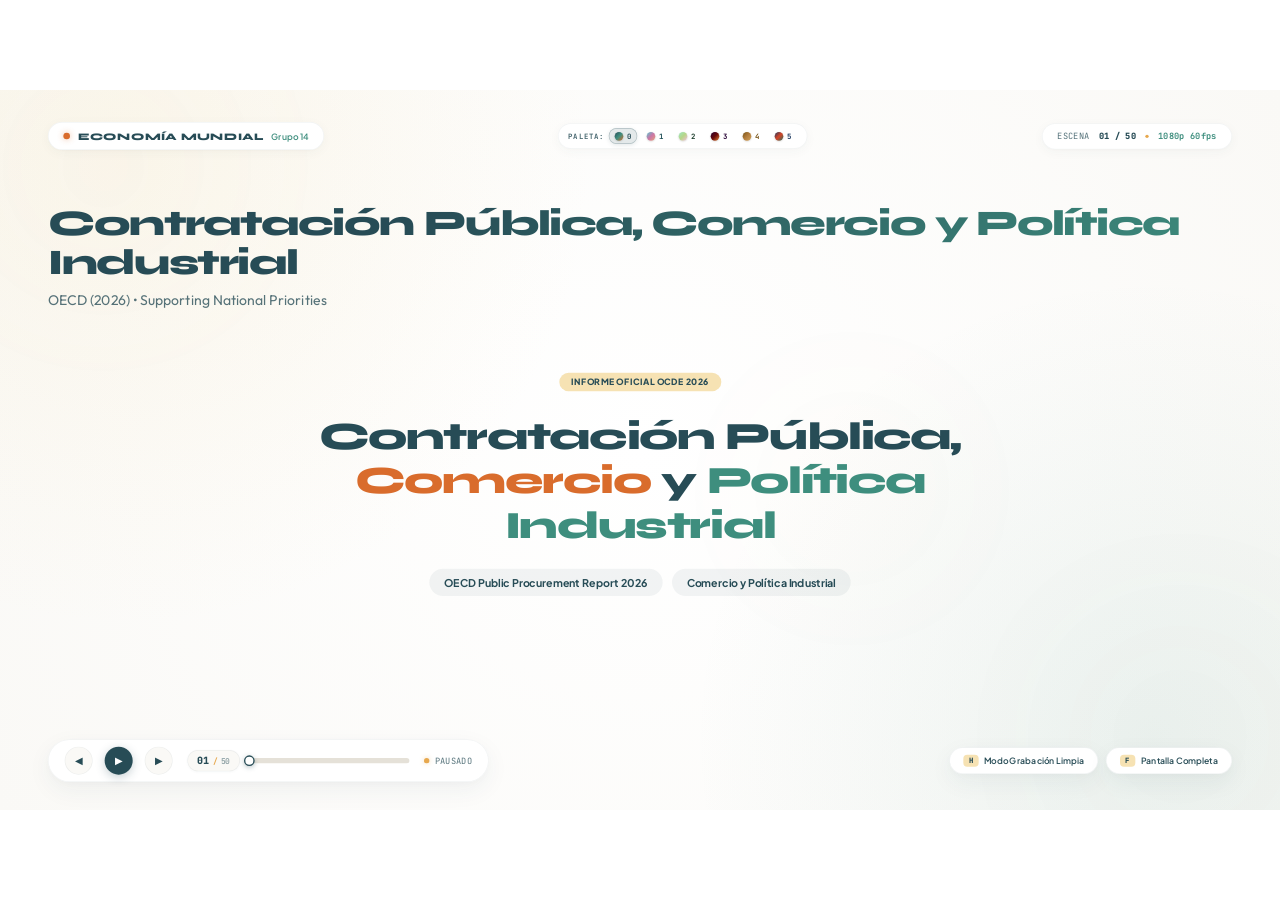
==== index.html @ 1d1a475e "feat: motor de presentación en vídeo y 50 micro-escenas con selector de paletas dinámico (OECD 2026)" ====
<!DOCTYPE html>
<html lang="es">
<head>
  <meta charset="UTF-8">
  <meta name="viewport" content="width=device-width, initial-scale=1.0">
  <title>Grupo 14 • Contratación Pública y Comercio Internacional (OECD 2026)</title>

  <!-- Google Fonts: Syne, Outfit, Plus Jakarta Sans, JetBrains Mono -->
  <link rel="preconnect" href="https://fonts.googleapis.com">
  <link rel="preconnect" href="https://fonts.gstatic.com" crossorigin>
  <link href="https://fonts.googleapis.com/css2?family=JetBrains+Mono:wght@500;700&family=Outfit:wght@300;400;500;600;700;800;900&family=Plus+Jakarta+Sans:wght@400;500;600;700;800&family=Syne:wght@600;700;800;900&display=swap" rel="stylesheet">

  <style>
/* ==========================================================================
   THEME.CSS - DESIGN TOKENS & VISUAL FOUNDATIONS (RETRO-MINIMALIST LIGHT THEME)
   Grupo 14: Economía Mundial | OECD 2026 Presentation Engine
   Estilo editorial vintage, minimalista, fondo blanco, ultra-redondeado, alta legibilidad.
   ========================================================================== */

@import url('https://fonts.googleapis.com/css2?family=Outfit:wght@300;400;500;600;700;800;900&family=Plus+Jakarta+Sans:wght@400;500;600;700;800&family=Syne:wght@600;700;800;900&family=JetBrains+Mono:wght@500;700&display=swap');

:root,
[data-palette="0"] {
  /* ==========================================================================
     PALETA 0: RETRO VINTAGE (ORIGINAL RECONOCIBLE)
     ========================================================================== */
  --color-primary: #274C56;
  --color-primary-rgb: 39, 76, 86;
  --color-secondary: #3E8E7E;
  --color-secondary-rgb: 62, 142, 126;
  --color-accent-1: #D96C2C;
  --color-accent-1-rgb: 217, 108, 44;
  --color-accent-2: #E7A84E;
  --color-accent-2-rgb: 231, 168, 78;
  --color-surface-tint: #F6E2B3;
  --color-surface-tint-rgb: 246, 226, 179;

  --ambient-orb-1: rgba(246, 226, 179, 0.20);
  --ambient-orb-2: rgba(62, 142, 126, 0.25);
  --ambient-orb-3: rgba(231, 168, 78, 0.20);
}

[data-palette="1"] {
  /* ==========================================================================
     PALETA 1: PASTEL RETRO / TROPICAL SORBET
     #57C7D0, #69D9D1, #CDB960, #E5A37A, #CC75A7 (Ancla oscura #225159 sobre blanco)
     ========================================================================== */
  --color-primary: #225159;
  --color-primary-rgb: 34, 81, 89;
  --color-secondary: #57C7D0;
  --color-secondary-rgb: 87, 199, 208;
  --color-accent-1: #CC75A7;
  --color-accent-1-rgb: 204, 117, 167;
  --color-accent-2: #E5A37A;
  --color-accent-2-rgb: 229, 163, 122;
  --color-surface-tint: #CDB960;
  --color-surface-tint-rgb: 205, 185, 96;

  --ambient-orb-1: rgba(205, 185, 96, 0.22);
  --ambient-orb-2: rgba(87, 199, 208, 0.25);
  --ambient-orb-3: rgba(204, 117, 167, 0.18);
}

[data-palette="2"] {
  /* ==========================================================================
     PALETA 2: SPRING MEADOW / MATCHA & SAKURA
     #9DE7C4, #C8F0B8, #B7D687, #E6D992, #F6BCDC (Ancla oscura #1E3F2E sobre blanco)
     ========================================================================== */
  --color-primary: #1E3F2E;
  --color-primary-rgb: 30, 63, 46;
  --color-secondary: #3E7A4A;
  --color-secondary-rgb: 62, 122, 74;
  --color-accent-1: #C44C7C;
  --color-accent-1-rgb: 196, 76, 124;
  --color-accent-2: #947E24;
  --color-accent-2-rgb: 148, 126, 36;
  --color-surface-tint: #C8F0B8;
  --color-surface-tint-rgb: 200, 240, 184;

  --ambient-orb-1: rgba(200, 240, 184, 0.28);
  --ambient-orb-2: rgba(157, 231, 196, 0.25);
  --ambient-orb-3: rgba(246, 188, 220, 0.22);
}

[data-palette="3"] {
  /* ==========================================================================
     PALETA 3: AUTUMN PLUM / TERRACOTA A CIRUELA INTENSO
     #E18338, #C66624, #973816, #6A0A08, #250033 (Ciruela para texto, óxidos para números)
     ========================================================================== */
  --color-primary: #250033;
  --color-primary-rgb: 37, 0, 51;
  --color-secondary: #973816;
  --color-secondary-rgb: 151, 56, 22;
  --color-accent-1: #C66624;
  --color-accent-1-rgb: 198, 102, 36;
  --color-accent-2: #E18338;
  --color-accent-2-rgb: 225, 131, 56;
  --color-surface-tint: #F6E6DC;
  --color-surface-tint-rgb: 246, 230, 220;

  --ambient-orb-1: rgba(225, 131, 56, 0.22);
  --ambient-orb-2: rgba(198, 102, 36, 0.20);
  --ambient-orb-3: rgba(106, 10, 8, 0.16);
}

[data-palette="4"] {
  /* ==========================================================================
     PALETA 4: MONOCROMÁTICO CARAMELO & ÁMBAR
     #FCDDB0, #E3BD81, #D1A259, #B37E3E, #765317 (Café tostado texto, ocres datos)
     ========================================================================== */
  --color-primary: #765317;
  --color-primary-rgb: 118, 83, 23;
  --color-secondary: #B37E3E;
  --color-secondary-rgb: 179, 126, 62;
  --color-accent-1: #D1A259;
  --color-accent-1-rgb: 209, 162, 89;
  --color-accent-2: #E3BD81;
  --color-accent-2-rgb: 227, 189, 129;
  --color-surface-tint: #FCDDB0;
  --color-surface-tint-rgb: 252, 221, 176;

  --ambient-orb-1: rgba(252, 221, 176, 0.30);
  --ambient-orb-2: rgba(209, 162, 89, 0.22);
  --ambient-orb-3: rgba(179, 126, 62, 0.18);
}

[data-palette="5"] {
  /* ==========================================================================
     PALETA 5: SWISS EDITORIAL / NAVY & VERMILION
     #1A365D, #D64527, #E59834, #2A6F5B, #F6E2B3 (Navy texto, Bermellón y Azafrán)
     ========================================================================== */
  --color-primary: #1A365D;
  --color-primary-rgb: 26, 54, 93;
  --color-secondary: #2A6F5B;
  --color-secondary-rgb: 42, 111, 91;
  --color-accent-1: #D64527;
  --color-accent-1-rgb: 214, 69, 39;
  --color-accent-2: #E59834;
  --color-accent-2-rgb: 229, 152, 52;
  --color-surface-tint: #F6E2B3;
  --color-surface-tint-rgb: 246, 226, 179;

  --ambient-orb-1: rgba(246, 226, 179, 0.24);
  --ambient-orb-2: rgba(42, 111, 91, 0.22);
  --ambient-orb-3: rgba(214, 69, 39, 0.16);
}

:root {
  /* Aliases retrocompatibles para sincronía total */
  --color-sand: var(--color-surface-tint);
  --color-mustard: var(--color-accent-2);
  --color-terracotta: var(--color-accent-1);
  --color-sage: var(--color-secondary);
  --color-petroleum: var(--color-primary);
  --color-white: #FFFFFF;
  --color-offwhite: #FAF9F6;

  /* --- FONDOS Y SUPERFICIES (TEMA CLARO ULTRA-MINIMALISTA SIN RECUADROS) --- */
  --bg-deep: #FFFFFF;
  --bg-canvas: #FFFFFF;
  --bg-stage: #FFFFFF;
  --bg-surface-0: #FFFFFF;
  --bg-surface-1: #FAF9F6;
  --bg-surface-2: #F1EFEA;
  --bg-surface-3: #E5E1D8;
  --bg-surface-hover: #DCD7CD;
  --bg-glass-card: transparent;
  --bg-glass-pill: rgba(255, 255, 255, 0.96);
  --bg-glass-hud: rgba(255, 255, 255, 0.98);

  /* --- MAPEO DE ACENTOS RETRO-MINIMALISTAS ADAPTATIVOS --- */
  --accent-indigo: var(--color-primary);
  --accent-indigo-light: var(--color-secondary);
  --accent-indigo-glow: rgba(var(--color-primary-rgb), 0.10);

  --accent-mint: var(--color-secondary);
  --accent-mint-light: var(--color-secondary);
  --accent-mint-glow: rgba(var(--color-secondary-rgb), 0.14);

  --accent-amber: var(--color-accent-2);
  --accent-amber-light: var(--color-accent-2);
  --accent-amber-glow: rgba(var(--color-accent-2-rgb), 0.16);

  --accent-cyan: var(--color-secondary);
  --accent-cyan-light: var(--color-primary);
  --accent-cyan-glow: rgba(var(--color-secondary-rgb), 0.12);

  --accent-rose: var(--color-accent-1);
  --accent-rose-light: var(--color-accent-1);
  --accent-rose-glow: rgba(var(--color-accent-1-rgb), 0.14);

  --accent-purple: var(--color-primary);
  --accent-purple-light: var(--color-secondary);
  --accent-purple-glow: rgba(var(--color-primary-rgb), 0.10);

  /* --- TEXTO Y CONTRASTE EDITORIAL ADAPTATIVO --- */
  --text-primary: var(--color-primary);
  --text-secondary: rgba(var(--color-primary-rgb), 0.78);
  --text-muted: rgba(var(--color-primary-rgb), 0.52);
  --text-inverse: #FFFFFF;

  /* --- LÍNEAS EDITORIALES SUTILES ADAPTATIVAS --- */
  --border-subtle: rgba(var(--color-primary-rgb), 0.08);
  --border-card: rgba(var(--color-primary-rgb), 0.06);

  /* --- TIPOGRAFÍAS MODERNAS Y ANCHAS --- */
  --font-display: 'Syne', 'Outfit', sans-serif;
  --font-body: 'Outfit', 'Plus Jakarta Sans', system-ui, -apple-system, sans-serif;
  --font-ui: 'Plus Jakarta Sans', 'Outfit', sans-serif;
  --font-mono: 'JetBrains Mono', monospace;

  /* --- PESOS Y TRACKING --- */
  --weight-regular: 400;
  --weight-medium: 500;
  --weight-semibold: 600;
  --weight-bold: 700;
  --weight-extrabold: 800;
  --weight-black: 900;

  --tracking-tightest: -0.04em;
  --tracking-tight: -0.02em;
  --tracking-normal: 0em;
  --tracking-wide: 0.04em;
  --tracking-widest: 0.10em;

  /* --- RADIO DE ESQUINAS ULTRA-REDONDEADAS --- */
  --radius-xs: 14px;
  --radius-sm: 20px;
  --radius-md: 28px;
  --radius-lg: 34px;
  --radius-xl: 48px;
  --radius-pill: 9999px;

  /* --- SOMBRAS SUAVES Y CÁLIDAS EDITORIALES --- */
  --shadow-ambient-sm: 0 4px 18px rgba(var(--color-primary-rgb), 0.04), 0 1px 3px rgba(0, 0, 0, 0.02);
  --shadow-ambient-md: 0 12px 36px rgba(var(--color-primary-rgb), 0.06), 0 3px 10px rgba(0, 0, 0, 0.02);
  --shadow-ambient-lg: 0 24px 64px rgba(var(--color-primary-rgb), 0.08), 0 6px 18px rgba(0, 0, 0, 0.02);
  --shadow-card: 0 8px 24px rgba(var(--color-primary-rgb), 0.04);
  --shadow-glow-terracotta: 0 8px 24px rgba(var(--color-accent-1-rgb), 0.16);
  --shadow-glow-sage: 0 8px 24px rgba(var(--color-secondary-rgb), 0.16);
  --shadow-glow-mustard: 0 8px 24px rgba(var(--color-accent-2-rgb), 0.16);

  /* --- CURVAS DE ANIMACIÓN Y TIMING RÁPIDO PARA MICRO-ESCENAS --- */
  --ease-spring: cubic-bezier(0.16, 1, 0.3, 1);
  --ease-smooth: cubic-bezier(0.25, 0.1, 0.25, 1);
  --ease-in-out: cubic-bezier(0.4, 0, 0.2, 1);

  --duration-fast: 140ms;
  --duration-normal: 240ms;
  --duration-scene: 350ms;
  --duration-fade: 280ms; /* Fundido a negro dinámico de ~280ms para DaVinci */
}

/* Reset y Reglas Base */
*, *::before, *::after {
  box-sizing: border-box;
  margin: 0;
  padding: 0;
  outline: none !important;
}

html, body {
  width: 100%;
  height: 100%;
  overflow: hidden;
  background-color: var(--bg-deep);
  color: var(--text-primary);
  font-family: var(--font-body);
  -webkit-font-smoothing: antialiased;
  -moz-osx-font-smoothing: grayscale;
  user-select: none;
}

/* Canvas del Reproductor 16:9 Nativo */
.player-viewport {
  position: relative;
  width: 100vw;
  height: 100vh;
  display: flex;
  align-items: center;
  justify-content: center;
  background-color: #FFFFFF;
  overflow: hidden;
}

.player-stage {
  position: relative;
  width: 1920px;
  height: 1080px;
  flex-shrink: 0;
  transform-origin: center center;
  aspect-ratio: 16 / 9;
  background-color: #FFFFFF;
  background-image: 
    radial-gradient(circle at 10% 10%, rgba(246, 226, 179, 0.20) 0%, transparent 35%),
    radial-gradient(circle at 90% 90%, rgba(62, 142, 126, 0.08) 0%, transparent 35%),
    radial-gradient(circle at 50% 50%, #FFFFFF 0%, #FAF9F6 100%);
  border-radius: 0px;
  overflow: hidden;
  box-shadow: none;
  display: flex;
  flex-direction: column;
  justify-content: space-between;
  padding: 48px 72px 42px 72px;
}

/* Orbes ambientales decorativos vintage suaves */
.ambient-orb {
  position: absolute;
  border-radius: 50%;
  filter: blur(140px);
  pointer-events: none;
  z-index: 0;
  opacity: 0.20;
  transition: all 1.8s var(--ease-spring);
}

.ambient-orb-1 {
  width: 550px;
  height: 550px;
  top: -160px;
  left: -120px;
  background: radial-gradient(circle, var(--ambient-orb-1, var(--color-sand)) 0%, transparent 70%);
}

.ambient-orb-2 {
  width: 500px;
  height: 500px;
  bottom: -140px;
  right: -100px;
  background: radial-gradient(circle, var(--ambient-orb-2, rgba(62, 142, 126, 0.25)) 0%, transparent 70%);
}

.ambient-orb-3 {
  width: 440px;
  height: 440px;
  top: 35%;
  right: 22%;
  background: radial-gradient(circle, var(--ambient-orb-3, rgba(231, 168, 78, 0.20)) 0%, transparent 70%);
  opacity: 0.18;
}

/* --- CLASES DE UTILIDAD CROMÁTICA EXACTA Y SEMÁNTICA DINÁMICA --- */
.color-sand { color: var(--color-sand) !important; }
.color-mustard { color: var(--color-mustard) !important; }
.color-terracotta { color: var(--color-terracotta) !important; }
.color-sage { color: var(--color-sage) !important; }
.color-petroleum { color: var(--color-petroleum) !important; }

.color-primary { color: var(--color-primary, var(--color-petroleum)) !important; }
.color-accent-1 { color: var(--color-accent-1, var(--color-sage)) !important; }
.color-accent-2 { color: var(--color-accent-2, var(--color-terracotta)) !important; }
.color-accent-3 { color: var(--color-accent-2, var(--color-mustard)) !important; }

.bg-sand { background-color: var(--color-sand) !important; }
.bg-mustard { background-color: var(--color-mustard) !important; }
.bg-terracotta { background-color: var(--color-terracotta) !important; }
.bg-sage { background-color: var(--color-sage) !important; }
.bg-petroleum { background-color: var(--color-petroleum) !important; }

.bg-primary { background-color: var(--color-primary, var(--color-petroleum)) !important; }
.bg-accent-1 { background-color: var(--color-accent-1, var(--color-sage)) !important; }
.bg-accent-2 { background-color: var(--color-accent-2, var(--color-terracotta)) !important; }

.border-sand { border-color: var(--color-sand) !important; }
.border-mustard { border-color: var(--color-mustard) !important; }
.border-terracotta { border-color: var(--color-terracotta) !important; }
.border-sage { border-color: var(--color-sage) !important; }
.border-petroleum { border-color: var(--color-petroleum) !important; }

.border-primary { border-color: var(--color-primary, var(--color-petroleum)) !important; }
.border-accent-1 { border-color: var(--color-accent-1, var(--color-sage)) !important; }
.border-accent-2 { border-color: var(--color-accent-2, var(--color-terracotta)) !important; }

/* Resaltado editorial dinámico sin cajas ni recuadros blancos */
.accent-highlight {
  color: var(--color-terracotta) !important;
  background: transparent !important;
}

.micro-pill-point {
  display: flex;
  align-items: center;
  gap: 12px;
  padding: 10px 22px;
  background: rgba(var(--color-primary-rgb), 0.06) !important;
  border: none !important;
  border-radius: var(--radius-pill);
  font-family: var(--font-ui);
  font-size: 18px;
  font-weight: 700;
  color: var(--color-primary) !important;
  box-shadow: none !important;
}

/* Transición suave entre paletas cromáticas */
body, .player-stage, .scene-title-large, .stat-badge, .pill-tag {
  transition: color 0.3s ease, background-color 0.3s ease, border-color 0.3s ease;
}

/* ==========================================================================
   SELECTOR VISUAL DE PALETAS CROMÁTICAS EN HUD Y NOTIFICACIÓN TOAST
   ========================================================================== */
.palette-picker-pill {
  display: flex;
  align-items: center;
  gap: 8px;
  padding: 6px 14px 6px 10px;
  background: var(--bg-glass-hud);
  border: 1px solid var(--border-card);
  border-radius: var(--radius-pill);
  box-shadow: var(--shadow-ambient-md);
  transition: all 0.25s var(--ease-spring);
}

.palette-picker-pill:hover {
  background: var(--bg-surface-1);
}

.palette-picker-label-btn {
  display: flex;
  align-items: center;
  gap: 8px;
  background: transparent;
  border: none;
  cursor: pointer;
  padding: 0;
  font-family: var(--font-ui);
  font-size: 13px;
  font-weight: var(--weight-semibold);
  color: var(--color-primary);
  transition: color 0.2s ease;
}

.palette-picker-label-btn:hover {
  color: var(--color-accent-1);
}

.palette-name-display {
  white-space: nowrap;
  max-width: 140px;
  overflow: hidden;
  text-overflow: ellipsis;
}

.palette-swatches-strip {
  display: flex;
  align-items: center;
  gap: 6px;
  padding-left: 8px;
  border-left: 1px solid var(--border-subtle);
}

.palette-swatch-btn {
  width: 22px;
  height: 22px;
  border-radius: 50%;
  border: 2px solid transparent;
  padding: 1px;
  background: transparent;
  cursor: pointer;
  display: flex;
  align-items: center;
  justify-content: center;
  transition: transform 0.2s var(--ease-spring), border-color 0.2s ease, box-shadow 0.2s ease;
}

.palette-swatch-btn:hover {
  transform: scale(1.22);
}

.palette-swatch-btn.active {
  border-color: var(--color-primary);
  transform: scale(1.15);
  box-shadow: 0 0 0 1px rgba(255, 255, 255, 0.9), 0 2px 6px rgba(0, 0, 0, 0.15);
}

.swatch-preview {
  width: 14px;
  height: 14px;
  border-radius: 50%;
  display: block;
  pointer-events: none;
  box-shadow: inset 0 0 1px rgba(0, 0, 0, 0.2);
}

/* Toast Flotante Discreto para Notificación de Paleta (Tecla P) */
.palette-toast {
  position: absolute;
  top: 96px;
  left: 50%;
  transform: translateX(-50%) translateY(-14px);
  display: flex;
  align-items: center;
  gap: 10px;
  padding: 8px 18px;
  background: rgba(255, 255, 255, 0.96);
  border: 1px solid var(--border-card);
  border-radius: var(--radius-pill);
  box-shadow: 0 10px 30px rgba(0, 0, 0, 0.08), 0 2px 6px rgba(0, 0, 0, 0.04);
  backdrop-filter: blur(12px);
  -webkit-backdrop-filter: blur(12px);
  z-index: 1000;
  opacity: 0;
  pointer-events: none;
  transition: opacity 0.28s var(--ease-spring), transform 0.28s var(--ease-spring);
}

.palette-toast.show {
  opacity: 1;
  transform: translateX(-50%) translateY(0);
}

.palette-toast-badge {
  display: inline-flex;
  align-items: center;
  justify-content: center;
  padding: 3px 8px;
  background: var(--color-sand);
  color: var(--color-primary);
  font-family: var(--font-mono);
  font-size: 11px;
  font-weight: 800;
  border-radius: 6px;
  letter-spacing: 0.06em;
}

.palette-toast-name {
  font-family: var(--font-ui);
  font-size: 14px;
  font-weight: 700;
  color: var(--color-primary);
}

/* ==========================================================================
   MOTION.CSS - ANIMATION ENGINE & TRANSITIONS (RETRO-MINIMALIST LIGHT THEME)
   Fluid cubic-bezier(0.16, 1, 0.3, 1), Staggered Entrances, Fade to Black,
   Floating Cards, Pulsing Badges, Dynamic Chart Bars.
   ========================================================================== */

/* --- OVERLAY DE TRANSICIÓN LIMPIA (FONDO BLANCO PURO / CLEAN BACKGROUND) --- */
.blackout-curtain {
  position: absolute;
  inset: 0;
  background-color: var(--bg-stage, #FFFFFF);
  opacity: 0;
  pointer-events: none;
  z-index: 9999;
  /* Transición suave hacia el fondo blanco puro */
  transition: opacity 300ms cubic-bezier(0.25, 0.1, 0.25, 1);
}

.blackout-curtain.active {
  opacity: 1;
  pointer-events: auto;
}

/* --- CONTENEDOR DE ESCENAS --- */
.scene-container {
  position: relative;
  width: 100%;
  flex: 1;
  display: flex;
  flex-direction: column;
  justify-content: center;
  z-index: 10;
  perspective: 1200px;
}

.scene-slide {
  position: absolute;
  inset: 0;
  display: flex;
  flex-direction: column;
  justify-content: space-between;
  opacity: 0;
  pointer-events: none;
  transform: translateY(14px) scale(0.992);
  transition: opacity 0.35s var(--ease-spring),
              transform 0.35s var(--ease-spring);
}

.scene-slide.active {
  opacity: 1;
  pointer-events: auto;
  transform: translateY(0) scale(1);
}

.scene-slide.exiting {
  opacity: 0;
  pointer-events: none;
  transform: translateY(-12px) scale(0.992);
  transition: opacity 0.25s cubic-bezier(0.4, 0, 0.6, 1),
              transform 0.25s cubic-bezier(0.4, 0, 0.6, 1);
}

/* --- ANIMACIONES DE ENTRADA SUAVE Y FLUIDA PARA CADA DIAPO --- */
@keyframes cleanEntrance {
  0% {
    opacity: 0;
    transform: translateY(20px) scale(0.985);
  }
  100% {
    opacity: 1;
    transform: translateY(0) scale(1);
  }
}

.stagger-in {
  opacity: 1;
  animation: cleanEntrance 0.55s cubic-bezier(0.16, 1, 0.3, 1) both;
}

/* Delays escalonados armónicos */
.delay-1 { animation-delay: 40ms; }
.delay-2 { animation-delay: 110ms; }
.delay-3 { animation-delay: 180ms; }
.delay-4 { animation-delay: 260ms; }
.delay-5 { animation-delay: 340ms; }
.delay-6 { animation-delay: 420ms; }
.delay-7 { animation-delay: 500ms; }
.delay-8 { animation-delay: 580ms; }

/* Cascada de animación suave para elementos hijos de cada diapo */
.micro-stage-center > * {
  animation: cleanEntrance 0.52s cubic-bezier(0.16, 1, 0.3, 1) 80ms both;
}

.micro-contrast-grid > *:nth-child(1) {
  animation: cleanEntrance 0.52s cubic-bezier(0.16, 1, 0.3, 1) 80ms both;
}
.micro-contrast-grid > *:nth-child(2) {
  animation: cleanEntrance 0.52s cubic-bezier(0.16, 1, 0.3, 1) 160ms both;
}
.micro-contrast-grid > *:nth-child(3) {
  animation: cleanEntrance 0.52s cubic-bezier(0.16, 1, 0.3, 1) 240ms both;
}

.micro-chart-bars > *:nth-child(1) {
  animation: cleanEntrance 0.48s cubic-bezier(0.16, 1, 0.3, 1) 60ms both;
}
.micro-chart-bars > *:nth-child(2) {
  animation: cleanEntrance 0.48s cubic-bezier(0.16, 1, 0.3, 1) 130ms both;
}
.micro-chart-bars > *:nth-child(3) {
  animation: cleanEntrance 0.48s cubic-bezier(0.16, 1, 0.3, 1) 200ms both;
}
.micro-chart-bars > *:nth-child(4) {
  animation: cleanEntrance 0.48s cubic-bezier(0.16, 1, 0.3, 1) 270ms both;
}

.micro-type-e-grid > *:nth-child(1) {
  animation: cleanEntrance 0.52s cubic-bezier(0.16, 1, 0.3, 1) 80ms both;
}
.micro-type-e-grid > *:nth-child(2) {
  animation: cleanEntrance 0.52s cubic-bezier(0.16, 1, 0.3, 1) 180ms both;
}

.micro-points-container .micro-pill-point:nth-child(1) {
  animation: cleanEntrance 0.48s cubic-bezier(0.16, 1, 0.3, 1) 120ms both;
}
.micro-points-container .micro-pill-point:nth-child(2) {
  animation: cleanEntrance 0.48s cubic-bezier(0.16, 1, 0.3, 1) 200ms both;
}
.micro-points-container .micro-pill-point:nth-child(3) {
  animation: cleanEntrance 0.48s cubic-bezier(0.16, 1, 0.3, 1) 280ms both;
}

/* --- FLOTACIÓN SUAVE RETRO (FLOATING CARDS) --- */
@keyframes softFloat {
  0%, 100% {
    transform: translateY(0px);
  }
  50% {
    transform: translateY(-6px);
  }
}

.float-subtle {
  animation: softFloat 7s ease-in-out infinite;
}

.float-delayed {
  animation: softFloat 7s ease-in-out 3.5s infinite;
}

/* --- PULSACIÓN SUTIL EDITORIAL --- */
@keyframes pulseGlowVintage {
  0%, 100% {
    box-shadow: 0 0 0 0 rgba(62, 142, 126, 0.25);
  }
  50% {
    box-shadow: 0 0 0 8px rgba(62, 142, 126, 0);
  }
}

.pulse-badge {
  animation: pulseGlowVintage 3s infinite var(--ease-smooth);
}

/* --- BARRAS DE PROGRESO DE DATOS (GRÁFICAS) --- */
.animated-bar {
  position: relative;
  height: 100%;
  border-radius: var(--radius-pill);
  width: 0%;
  transition: width 0.65s var(--ease-spring);
}

.scene-slide.active .animated-bar {
  width: var(--target-width, 100%);
}

/* --- NÚMEROS INCREMENTALES DINÁMICOS --- */
.counter-val {
  display: inline-block;
  font-variant-numeric: tabular-nums;
  font-feature-settings: "tnum";
}

/* --- ELIMINACIÓN DE SUBTÍTULOS KINÉTICOS Y BARRA DE PROGRESO --- */
.kinetic-caption-bar,
.scene-progress-bar,
.kinetic-text,
.scene-progress-fill {
  display: none !important;
  opacity: 0 !important;
  visibility: hidden !important;
  pointer-events: none !important;
  height: 0 !important;
  width: 0 !important;
  margin: 0 !important;
  padding: 0 !important;
  border: none !important;
  overflow: hidden !important;
}

/* --- OCULTAR INTERFAZ EN MODO GRABACIÓN LIMPIA (TECLA H) --- */
.recording-clean-mode .hud-top,
.recording-clean-mode .hud-bottom,
.recording-clean-mode .hud-hints {
  opacity: 0 !important;
  pointer-events: none !important;
  transform: translateY(20px) !important;
  transition: opacity 0.35s var(--ease-smooth),
              transform 0.35s var(--ease-smooth) !important;
}

.recording-clean-mode {
  cursor: none !important;
}

/* ==========================================================================
   COMPONENTS.CSS - RETRO-MINIMALIST LIGHT THEME COMPONENTS & HUD
   Grupo 14: Economía Mundial (UPV) | OECD 2026 Presentation Engine
   Fondo blanco, paleta vintage exacta, líneas editoriales ultrafinas, ultra-redondeado.
   ========================================================================== */

/* --- BARRA SUPERIOR HUD (TOP HEADER) --- */
.hud-top {
  position: relative;
  width: 100%;
  display: flex;
  align-items: center;
  justify-content: space-between;
  z-index: 50;
  transition: opacity 0.35s var(--ease-smooth), transform 0.35s var(--ease-smooth);
}

.brand-pill {
  display: flex;
  align-items: center;
  gap: 12px;
  padding: 10px 22px;
  background: var(--bg-glass-pill);
  border: 1px solid var(--border-card);
  border-radius: var(--radius-pill);
  box-shadow: var(--shadow-ambient-sm);
}

.brand-dot {
  width: 10px;
  height: 10px;
  border-radius: 50%;
  background: var(--color-terracotta);
  box-shadow: 0 0 10px rgba(217, 108, 44, 0.45);
}

.brand-title {
  font-family: var(--font-display);
  font-weight: var(--weight-extrabold);
  font-size: 15px;
  letter-spacing: var(--tracking-wide);
  text-transform: uppercase;
  color: var(--color-petroleum);
}

.brand-subtitle {
  font-family: var(--font-ui);
  font-size: 13px;
  font-weight: var(--weight-semibold);
  color: var(--color-sage);
}

/* --- SELECTOR DE PALETAS EN EL HUD SUPERIOR --- */
.palette-picker-pill {
  display: flex;
  align-items: center;
  gap: 5px;
  padding: 6px 14px;
  background: var(--bg-glass-pill);
  border: 1px solid var(--border-card);
  border-radius: var(--radius-pill);
  box-shadow: var(--shadow-ambient-sm);
  font-family: var(--font-mono);
  font-size: 12px;
  color: var(--text-secondary);
}

.palette-picker-label {
  font-weight: var(--weight-bold);
  letter-spacing: 0.06em;
  font-size: 11px;
  margin-right: 2px;
  color: var(--color-primary);
  opacity: 0.85;
}

.palette-pill-btn {
  display: flex;
  align-items: center;
  gap: 5px;
  padding: 4px 8px;
  border-radius: var(--radius-pill);
  border: 1px solid transparent;
  background: transparent;
  cursor: pointer;
  font-family: var(--font-mono);
  font-size: 11px;
  font-weight: 700;
  color: var(--color-primary);
  transition: all 0.2s var(--ease-spring);
}

.palette-pill-btn:hover {
  background: rgba(var(--color-primary-rgb), 0.08);
  transform: translateY(-1px);
}

.palette-pill-btn.active {
  background: rgba(var(--color-primary-rgb), 0.12);
  border-color: rgba(var(--color-primary-rgb), 0.28);
  box-shadow: 0 2px 6px rgba(var(--color-primary-rgb), 0.12);
}

.palette-dot-preview {
  width: 13px;
  height: 13px;
  border-radius: 50%;
  box-shadow: 0 1px 3px rgba(0,0,0,0.2);
  display: inline-block;
  flex-shrink: 0;
}

/* Presenter Speaker Pill */
.speaker-pill {
  display: flex;
  align-items: center;
  gap: 12px;
  padding: 8px 18px 8px 10px;
  background: var(--bg-glass-pill);
  border: 1px solid var(--border-card);
  border-radius: var(--radius-pill);
  box-shadow: var(--shadow-ambient-sm);
  transition: all 0.3s var(--ease-spring);
}

.speaker-avatar {
  width: 34px;
  height: 34px;
  border-radius: 50%;
  background: linear-gradient(135deg, var(--color-petroleum), var(--color-sage));
  display: flex;
  align-items: center;
  justify-content: center;
  font-family: var(--font-display);
  font-weight: var(--weight-bold);
  font-size: 13px;
  color: #ffffff;
  box-shadow: 0 3px 10px rgba(39, 76, 86, 0.25);
}

.speaker-info {
  display: flex;
  flex-direction: column;
}

.speaker-name {
  font-family: var(--font-ui);
  font-size: 14px;
  font-weight: var(--weight-bold);
  color: var(--color-petroleum);
  line-height: 1.2;
}

.speaker-role {
  font-family: var(--font-ui);
  font-size: 11px;
  font-weight: var(--weight-bold);
  color: var(--color-terracotta);
  letter-spacing: 0.05em;
  text-transform: uppercase;
}

/* Metadata / Scene Counter Pill */
.scene-meta-pill {
  display: flex;
  align-items: center;
  gap: 14px;
  padding: 10px 22px;
  background: var(--bg-glass-pill);
  border: 1px solid var(--border-card);
  border-radius: var(--radius-pill);
  font-family: var(--font-mono);
  font-size: 13px;
  color: var(--text-secondary);
  box-shadow: var(--shadow-ambient-sm);
}

.meta-scene-num {
  font-weight: var(--weight-extrabold);
  color: var(--color-petroleum);
}

.meta-divider {
  width: 5px;
  height: 5px;
  border-radius: 50%;
  background: var(--color-mustard);
}

/* --- TIPOGRAFÍA Y TÍTULOS EDITORIALES RETRO-MINIMALISTAS --- */
.scene-header {
  margin-bottom: 22px;
}

.scene-badge-category {
  display: inline-flex;
  align-items: center;
  gap: 8px;
  padding: 6px 18px;
  background: var(--color-sand);
  border-radius: var(--radius-pill);
  font-family: var(--font-ui);
  font-size: 12px;
  font-weight: var(--weight-extrabold);
  letter-spacing: var(--tracking-widest);
  text-transform: uppercase;
  color: var(--color-petroleum);
  margin-bottom: 14px;
}

#speaker-pill-container,
.speaker-pill {
  display: none !important;
}

.scene-title-large {
  font-family: var(--font-display);
  font-size: 54px;
  font-weight: var(--weight-extrabold);
  line-height: 1.08;
  letter-spacing: var(--tracking-tightest);
  color: var(--color-primary);
}

/* Gradientes Tipográficos Sutiles y Legibles Adaptativos */
.text-gradient-indigo {
  background: linear-gradient(135deg, var(--color-primary) 30%, var(--color-secondary) 100%);
  -webkit-background-clip: text;
  -webkit-text-fill-color: transparent;
}

.text-gradient-mint {
  background: linear-gradient(135deg, var(--color-primary) 15%, var(--color-secondary) 100%);
  -webkit-background-clip: text;
  -webkit-text-fill-color: transparent;
}

.text-gradient-amber {
  background: linear-gradient(135deg, var(--color-accent-1) 10%, var(--color-accent-2) 100%);
  -webkit-background-clip: text;
  -webkit-text-fill-color: transparent;
}

.text-gradient-rose {
  background: linear-gradient(135deg, var(--color-accent-1) 20%, var(--color-secondary) 100%);
  -webkit-background-clip: text;
  -webkit-text-fill-color: transparent;
}

.scene-subtitle-lead {
  font-family: var(--font-body);
  font-size: 21px;
  font-weight: var(--weight-regular);
  color: var(--text-secondary);
  line-height: 1.48;
  margin-top: 10px;
  max-width: 1240px;
}

/* --- TARJETAS EDITORIALES LIMPIAS SIN RECUADRO --- */
.card-glass {
  background: transparent !important;
  border: none !important;
  border-radius: 0 !important;
  padding: 16px 0 !important;
  box-shadow: none !important;
  position: relative;
  overflow: visible !important;
  transition: transform 0.3s var(--ease-spring);
}

.card-glass:hover {
  transform: translateY(-2px);
  box-shadow: none !important;
}

/* Sin línea superior de recuadro */
.card-glass::before {
  display: none !important;
}

/* Normalización de colores para máxima legibilidad editorial */
.card-glass h3,
.card-glass h4,
.scene-container h2,
.scene-container h3,
.scene-container h4 {
  color: var(--color-petroleum) !important;
}

.card-glass p {
  color: var(--text-secondary);
}

/* Override de estilos inline heredados de texto blanco a texto oscuro petróleo */
[style*="color: #fff"],
[style*="color:#fff"] {
  color: var(--color-petroleum) !important;
}

[style*="background: rgba(255,255,255,0.03)"],
[style*="background: rgba(255, 255, 255, 0.03)"] {
  background: transparent !important;
  border: none !important;
  box-shadow: none !important;
}

[style*="background: rgba(244,63,94,0.08)"] {
  background: rgba(217, 108, 44, 0.08) !important;
  border: 1px solid rgba(217, 108, 44, 0.15) !important;
}

/* Grillas Modernas */
.grid-2 {
  display: grid;
  grid-template-columns: repeat(2, 1fr);
  gap: 28px;
}

.grid-3 {
  display: grid;
  grid-template-columns: repeat(3, 1fr);
  gap: 24px;
}

.grid-hero-sidebar {
  display: grid;
  grid-template-columns: 1.4fr 1fr;
  gap: 28px;
}

/* Tarjeta Métrica Hero Gigante */
.metric-hero {
  display: flex;
  flex-direction: column;
  justify-content: space-between;
  min-height: 240px;
  background: transparent !important;
  border: none !important;
  box-shadow: none !important;
}

.metric-number-wrapper {
  display: flex;
  align-items: baseline;
  gap: 12px;
}

.metric-giant-number {
  font-family: var(--font-display);
  font-size: 92px;
  font-weight: var(--weight-black);
  letter-spacing: var(--tracking-tightest);
  line-height: 0.95;
  color: var(--color-petroleum);
}

.metric-unit {
  font-family: var(--font-display);
  font-size: 38px;
  font-weight: var(--weight-bold);
  color: var(--color-sage);
}

.metric-badge-trend {
  display: inline-flex;
  align-items: center;
  gap: 6px;
  padding: 6px 16px;
  border-radius: var(--radius-pill);
  font-family: var(--font-ui);
  font-size: 13px;
  font-weight: var(--weight-bold);
  margin-top: 14px;
}

.trend-up {
  background: rgba(62, 142, 126, 0.14);
  color: var(--color-sage);
}

.trend-down {
  background: rgba(217, 108, 44, 0.14);
  color: var(--color-terracotta);
}

.trend-warning {
  background: rgba(231, 168, 78, 0.18);
  color: #B87B22;
}

.metric-desc {
  font-family: var(--font-body);
  font-size: 16px;
  color: var(--text-secondary);
  line-height: 1.45;
  margin-top: 16px;
}

/* Tarjeta Comparativa (Directa vs Indirecta / Abierta vs Protegida) */
.comparison-pill {
  display: inline-block;
  padding: 6px 16px;
  border-radius: var(--radius-pill);
  font-family: var(--font-ui);
  font-size: 13px;
  font-weight: var(--weight-bold);
  text-transform: uppercase;
  letter-spacing: var(--tracking-wide);
  margin-bottom: 18px;
}

.badge-direct {
  background: rgba(217, 108, 44, 0.15);
  color: var(--color-terracotta);
}

.badge-indirect {
  background: rgba(231, 168, 78, 0.18);
  color: #B87B22;
}

.badge-open {
  background: rgba(62, 142, 126, 0.15);
  color: var(--color-sage);
}

.badge-global {
  background: rgba(39, 76, 86, 0.12);
  color: var(--color-petroleum);
}

.feature-list {
  list-style: none;
  display: flex;
  flex-direction: column;
  gap: 16px;
  margin-top: 12px;
}

.feature-item {
  display: flex;
  align-items: flex-start;
  gap: 14px;
}

.feature-icon-pill {
  width: 30px;
  height: 30px;
  flex-shrink: 0;
  border-radius: 50%;
  display: flex;
  align-items: center;
  justify-content: center;
  font-size: 13px;
  margin-top: 2px;
  background: var(--bg-surface-2);
  color: var(--color-petroleum);
}

.feature-content h4 {
  font-family: var(--font-ui);
  font-size: 17px;
  font-weight: var(--weight-bold);
  color: var(--color-petroleum);
  margin-bottom: 4px;
}

.feature-content p {
  font-family: var(--font-body);
  font-size: 15px;
  color: var(--text-secondary);
  line-height: 1.42;
}

/* Barra de Datos con Porcentaje y Animación */
.data-bar-row, .data-row {
  margin-bottom: 20px;
}

.data-bar-header {
  display: flex;
  justify-content: space-between;
  align-items: baseline;
  margin-bottom: 8px;
}

.data-bar-label, .data-label {
  font-family: var(--font-ui);
  font-size: 15px;
  font-weight: var(--weight-medium);
  color: var(--color-petroleum);
}

.data-bar-val, .data-value {
  font-family: var(--font-mono);
  font-size: 16px;
  font-weight: var(--weight-bold);
  color: var(--color-petroleum);
}

.data-bar-track, .bar-track {
  width: 100%;
  height: 12px;
  background: var(--bg-surface-2);
  border-radius: var(--radius-pill);
  overflow: hidden;
}

.bar-fill {
  height: 100%;
  border-radius: var(--radius-pill);
}

/* Pastilla de Cita Académica / Fuente Oficial */
.citation-pill {
  display: inline-flex;
  align-items: center;
  gap: 10px;
  padding: 8px 22px;
  background: var(--bg-surface-1);
  border: 1px solid var(--border-card);
  border-radius: var(--radius-pill);
  margin-top: 18px;
  font-family: var(--font-ui);
  font-size: 12px;
  color: var(--text-muted);
}

.citation-source {
  font-weight: var(--weight-bold);
  color: var(--color-petroleum);
}

/* --- BARRA INFERIOR HUD DE CONTROL Y GRABACIÓN --- */
.hud-bottom {
  position: relative;
  width: 100%;
  display: flex;
  align-items: center;
  justify-content: space-between;
  z-index: 50;
  margin-top: 20px;
  transition: opacity 0.35s var(--ease-smooth), transform 0.35s var(--ease-smooth);
}

.timeline-control-pill {
  display: flex;
  align-items: center;
  gap: 18px;
  padding: 10px 24px;
  background: var(--bg-glass-hud);
  border: 1px solid var(--border-card);
  border-radius: var(--radius-pill);
  box-shadow: var(--shadow-ambient-md);
}

.btn-icon-hud {
  background: var(--bg-surface-1);
  border: 1px solid var(--border-card);
  width: 42px;
  height: 42px;
  border-radius: 50%;
  display: flex;
  align-items: center;
  justify-content: center;
  color: var(--color-petroleum);
  font-size: 15px;
  cursor: pointer;
  transition: all 0.25s var(--ease-spring);
}

.btn-icon-hud:hover {
  background: var(--bg-surface-2);
  transform: scale(1.08);
}

.btn-icon-hud:active {
  transform: scale(0.95);
}

.btn-icon-hud.primary {
  background: var(--color-petroleum);
  color: #ffffff;
  border: none !important;
  box-shadow: 0 4px 14px rgba(39, 76, 86, 0.25);
}

.btn-icon-hud.primary:hover {
  background: var(--color-sage);
}

/* --- NAVEGADOR DE PASOS Y MINI-TRACK SCRUBBER (45-55 ESCENAS) --- */
.hud-scrubber-nav {
  display: flex;
  align-items: center;
  gap: 14px;
  padding: 0 4px;
}

.hud-step-indicator {
  display: flex;
  align-items: baseline;
  gap: 3px;
  font-family: var(--font-mono);
  font-size: 13px;
  font-weight: 800;
  background: var(--bg-surface-1);
  border: 1px solid var(--border-card);
  padding: 5px 14px;
  border-radius: var(--radius-pill);
  user-select: none;
  box-shadow: 0 1px 4px rgba(39, 76, 86, 0.04);
}

.hud-step-curr {
  font-size: 15px;
  font-weight: 900;
  color: var(--color-petroleum);
}

.hud-step-sep {
  font-size: 12px;
  color: var(--color-mustard);
  font-weight: 700;
  margin: 0 2px;
}

.hud-step-total {
  font-size: 12px;
  color: var(--text-muted);
  font-weight: 600;
}

.hud-scrubber-rail-wrapper {
  position: relative;
  width: 240px;
  height: 28px;
  display: flex;
  align-items: center;
  cursor: pointer;
  user-select: none;
}

.hud-scrubber-rail {
  position: relative;
  width: 100%;
  height: 8px;
  background: var(--bg-surface-3);
  border-radius: var(--radius-pill);
  overflow: visible;
  transition: height 0.18s var(--ease-spring);
}

.hud-scrubber-rail-wrapper:hover .hud-scrubber-rail {
  height: 10px;
}

.hud-scrubber-fill {
  position: absolute;
  left: 0;
  top: 0;
  bottom: 0;
  width: 0%;
  background: linear-gradient(90deg, var(--color-petroleum) 0%, var(--color-sage) 65%, var(--color-mustard) 100%);
  border-radius: var(--radius-pill);
  pointer-events: none;
  transition: width 0.12s ease-out;
}

.hud-scrubber-thumb {
  position: absolute;
  top: 50%;
  left: 0%;
  transform: translate(-50%, -50%);
  width: 16px;
  height: 16px;
  border-radius: 50%;
  background: #FFFFFF;
  border: 2.5px solid var(--color-petroleum);
  box-shadow: 0 2px 8px rgba(39, 76, 86, 0.35);
  pointer-events: none;
  transition: transform 0.18s var(--ease-spring), left 0.12s ease-out;
}

.hud-scrubber-rail-wrapper:hover .hud-scrubber-thumb {
  transform: translate(-50%, -50%) scale(1.3);
  border-color: var(--color-terracotta);
}

.hud-scrubber-tooltip {
  position: absolute;
  bottom: 34px;
  left: 50%;
  transform: translateX(-50%) translateY(4px);
  padding: 6px 14px;
  background: var(--color-petroleum);
  color: #FFFFFF;
  border-radius: 8px;
  font-family: var(--font-ui);
  font-size: 11px;
  font-weight: 700;
  white-space: nowrap;
  pointer-events: none;
  opacity: 0;
  transition: opacity 0.18s, transform 0.18s;
  box-shadow: 0 6px 18px rgba(39, 76, 86, 0.25);
  z-index: 100;
}

.hud-scrubber-rail-wrapper:hover .hud-scrubber-tooltip {
  opacity: 1;
  transform: translateX(-50%) translateY(0);
}

/* Indicadores de Escena Compactos (Dots compatibles) */
.timeline-dots {
  display: flex;
  align-items: center;
  gap: 5px;
  max-width: 400px;
  overflow-x: auto;
}

.timeline-dot {
  width: 8px;
  height: 8px;
  border-radius: var(--radius-pill);
  background: var(--bg-surface-3);
  cursor: pointer;
  transition: all 0.25s var(--ease-spring);
  flex-shrink: 0;
}

.timeline-dot.active {
  width: 22px;
  background: var(--color-petroleum);
  box-shadow: 0 2px 8px rgba(39, 76, 86, 0.2);
}

.timeline-dot:hover:not(.active) {
  background: var(--color-sage);
}

/* Indicador de Autoplay y Tiempo */
.autoplay-status {
  display: flex;
  align-items: center;
  gap: 8px;
  font-family: var(--font-mono);
  font-size: 13px;
  color: var(--text-secondary);
}

.autoplay-dot {
  width: 8px;
  height: 8px;
  border-radius: 50%;
  background: var(--color-sage);
  box-shadow: 0 0 8px rgba(62, 142, 126, 0.4);
}

.autoplay-dot.paused {
  background: var(--color-mustard);
  box-shadow: 0 0 8px rgba(231, 168, 78, 0.4);
}

/* Botones Auxiliares de Grabación (H, F) */
.hud-recording-tools {
  display: flex;
  align-items: center;
  gap: 12px;
}

.tool-pill-btn {
  display: flex;
  align-items: center;
  gap: 8px;
  padding: 10px 20px;
  background: var(--bg-glass-hud);
  border: 1px solid var(--border-card);
  border-radius: var(--radius-pill);
  box-shadow: var(--shadow-ambient-md);
  font-family: var(--font-ui);
  font-size: 13px;
  font-weight: var(--weight-semibold);
  color: var(--color-petroleum);
  cursor: pointer;
  transition: all 0.25s var(--ease-spring);
}

.tool-pill-btn:hover {
  background: var(--bg-surface-1);
  transform: translateY(-2px);
}

.key-kbd {
  display: inline-flex;
  align-items: center;
  justify-content: center;
  padding: 2px 8px;
  background: var(--color-sand);
  border-radius: 6px;
  font-family: var(--font-mono);
  font-size: 11px;
  font-weight: var(--weight-extrabold);
  color: var(--color-petroleum);
}

/* ==========================================================================
   COMPONENTES ATÓMICOS DE IMPACTO PARA MICRO-ESCENAS ULTRA-MINIMALISTAS
   Paleta cromática exacta:
   - #F6E2B3 (Arena / crema cálido)
   - #E7A84E (Mostaza / ámbar)
   - #D96C2C (Terracota / óxido)
   - #3E8E7E (Verde salvia / petróleo suave)
   - #274C56 (Azul petróleo profundo)
   ========================================================================== */

/* Contenedor escénico centrado de alto impacto visual */
.micro-stage-center {
  min-height: 480px;
  display: flex;
  flex-direction: column;
  justify-content: center;
  align-items: center;
  width: 100%;
}

/* --------------------------------------------------------------------------
   1. HERO METRIC SOLO (.hero-metric-solo)
   Número titánico centrado (120px+) con label inferior limpia de alto contraste.
   -------------------------------------------------------------------------- */
.hero-metric-solo {
  display: flex;
  flex-direction: column;
  align-items: center;
  justify-content: center;
  text-align: center;
  width: 100%;
  max-width: 1140px;
  margin: 12px auto 0;
  padding: 16px 0;
  background: transparent !important;
  border: none !important;
  border-radius: 0 !important;
  box-shadow: none !important;
  position: relative;
  overflow: visible !important;
}

.hero-metric-solo::before {
  display: none !important;
}

.hero-metric-solo.borderless {
  background: transparent !important;
  border: none !important;
  box-shadow: none !important;
  padding: 16px 0;
}
.hero-metric-solo.borderless::before {
  display: none !important;
}

.hero-metric-badge {
  display: inline-flex;
  align-items: center;
  gap: 8px;
  padding: 6px 18px;
  background: var(--color-sand);
  color: var(--color-petroleum);
  border-radius: var(--radius-pill);
  font-family: var(--font-ui);
  font-size: 13px;
  font-weight: 800;
  letter-spacing: var(--tracking-wide);
  text-transform: uppercase;
  margin-bottom: 14px;
  box-shadow: 0 2px 10px rgba(246, 226, 179, 0.45);
}

.hero-metric-number-box,
.hero-metric-solo .micro-number-hero {
  display: flex;
  align-items: baseline;
  justify-content: center;
  gap: 10px;
  line-height: 0.90;
  margin: 4px 0;
}

.hero-metric-val,
.hero-metric-value,
.micro-number-val {
  font-family: var(--font-display);
  font-size: 136px; /* Titánico 120px+ */
  font-weight: 900;
  line-height: 0.90;
  letter-spacing: var(--tracking-tightest);
  color: var(--color-petroleum);
}

.hero-metric-val.accent-terracotta,
.micro-number-val.accent-terracotta {
  color: var(--color-terracotta);
}

.hero-metric-val.accent-sage,
.micro-number-val.accent-sage {
  color: var(--color-sage);
}

.hero-metric-val.accent-mustard,
.micro-number-val.accent-mustard {
  color: var(--color-mustard);
}

.hero-metric-prefix {
  font-family: var(--font-display);
  font-size: 78px;
  font-weight: 900;
  color: var(--color-mustard);
  line-height: 1;
}

.hero-metric-unit,
.micro-number-unit {
  font-family: var(--font-display);
  font-size: 56px;
  font-weight: 800;
  letter-spacing: -0.02em;
  color: var(--color-sage);
  line-height: 1;
}

.hero-metric-label,
.micro-number-label {
  font-family: var(--font-ui);
  font-size: 26px;
  font-weight: 800;
  color: var(--color-petroleum);
  letter-spacing: -0.015em;
  line-height: 1.25;
  margin-top: 20px;
  max-width: 860px;
}

.hero-metric-sub {
  font-family: var(--font-body);
  font-size: 17px;
  font-weight: 500;
  color: var(--text-secondary);
  line-height: 1.45;
  margin-top: 10px;
  max-width: 780px;
}

/* --------------------------------------------------------------------------
   2. DUAL STAT (.dual-stat)
   Dos números enfrentados minimalistas de alto impacto.
   -------------------------------------------------------------------------- */
.dual-stat,
.micro-contrast-grid {
  display: grid;
  grid-template-columns: 1fr auto 1fr;
  align-items: center;
  gap: 28px;
  width: 100%;
  max-width: 1260px;
  margin: 16px auto 0;
}

.dual-stat-col,
.micro-contrast-box {
  background: transparent !important;
  border: none !important;
  border-radius: 0 !important;
  padding: 12px 24px !important;
  text-align: center;
  box-shadow: none !important;
  position: relative;
  overflow: visible !important;
  display: flex;
  flex-direction: column;
  align-items: center;
  justify-content: center;
  transition: transform 0.25s var(--ease-spring);
}

.dual-stat-col:hover,
.micro-contrast-box:hover {
  transform: translateY(-2px);
  box-shadow: none !important;
}

.dual-stat-col::before,
.micro-contrast-box::before {
  display: none !important;
}

.dual-stat-col.left::before,
.dual-stat-col.theme-petroleum::before,
.micro-contrast-box.left::before {
  background: var(--color-petroleum);
}

.dual-stat-col.right::before,
.dual-stat-col.theme-terracotta::before,
.micro-contrast-box.right::before {
  background: var(--color-terracotta);
}

.dual-stat-col.theme-sage::before {
  background: var(--color-sage);
}

.dual-stat-col.theme-mustard::before {
  background: var(--color-mustard);
}

.dual-stat-badge {
  display: inline-flex;
  align-items: center;
  gap: 6px;
  padding: 5px 16px;
  border-radius: var(--radius-pill);
  font-family: var(--font-ui);
  font-size: 12px;
  font-weight: 800;
  text-transform: uppercase;
  letter-spacing: var(--tracking-wide);
  margin-bottom: 14px;
}

.dual-stat-badge.badge-petroleum {
  background: rgba(39, 76, 86, 0.10);
  color: var(--color-petroleum);
}

.dual-stat-badge.badge-terracotta {
  background: rgba(217, 108, 44, 0.12);
  color: var(--color-terracotta);
}

.dual-stat-badge.badge-sage {
  background: rgba(62, 142, 126, 0.12);
  color: var(--color-sage);
}

.dual-stat-badge.badge-mustard {
  background: rgba(231, 168, 78, 0.16);
  color: #B87B22;
}

.dual-stat-number-box {
  display: flex;
  align-items: baseline;
  justify-content: center;
  gap: 6px;
  line-height: 0.92;
  margin: 4px 0;
}

.dual-stat-val,
.dual-stat-number {
  font-family: var(--font-display);
  font-size: 88px;
  font-weight: 900;
  line-height: 0.92;
  letter-spacing: var(--tracking-tightest);
  color: var(--color-petroleum);
}

.dual-stat-unit {
  font-family: var(--font-display);
  font-size: 42px;
  font-weight: 800;
  color: var(--color-sage);
}

.dual-stat-label {
  font-family: var(--font-ui);
  font-size: 20px;
  font-weight: 800;
  color: var(--color-petroleum);
  margin-top: 16px;
  line-height: 1.25;
}

.dual-stat-desc {
  font-family: var(--font-body);
  font-size: 15px;
  color: var(--text-secondary);
  line-height: 1.40;
  margin-top: 8px;
  max-width: 360px;
}

.dual-stat-divider {
  display: flex;
  flex-direction: column;
  align-items: center;
  justify-content: center;
  gap: 12px;
}

.dual-stat-divider-line {
  width: 2px;
  height: 60px;
  background: var(--bg-surface-3);
  border-radius: var(--radius-pill);
}

.dual-stat-vs,
.micro-vs-pill {
  width: 52px;
  height: 52px;
  border-radius: 50%;
  background: var(--color-sand);
  color: var(--color-petroleum);
  font-family: var(--font-display);
  font-weight: 900;
  font-size: 17px;
  display: flex;
  align-items: center;
  justify-content: center;
  box-shadow: 0 4px 14px rgba(231, 168, 78, 0.35);
  border: 2px solid #FFFFFF;
  flex-shrink: 0;
}

/* --------------------------------------------------------------------------
   3. PURE CHART (.pure-chart)
   Gráfico de barras o porcentajes super estilizado sin etiquetas innecesarias.
   -------------------------------------------------------------------------- */
.pure-chart {
  width: 100%;
  max-width: 1040px;
  margin: 16px auto 0;
}

.pure-chart-bars,
.micro-chart-bars {
  display: flex;
  flex-direction: column;
  gap: 20px;
  width: 100%;
}

.pure-chart-item,
.micro-chart-bar-item {
  display: flex;
  flex-direction: column;
  gap: 10px;
  background: transparent !important;
  border: none !important;
  border-radius: 0 !important;
  padding: 8px 0 !important;
  box-shadow: none !important;
}

.pure-chart-header,
.pure-chart-meta,
.micro-chart-bar-header {
  display: flex;
  justify-content: space-between;
  align-items: baseline;
}

.pure-chart-label,
.pure-chart-name {
  font-family: var(--font-ui);
  font-size: 19px;
  font-weight: 700;
  color: var(--color-petroleum);
}

.pure-chart-val,
.pure-chart-value,
.micro-chart-bar-val {
  font-family: var(--font-mono);
  font-size: 24px;
  font-weight: 800;
  color: var(--color-petroleum);
}

.pure-chart-rail,
.pure-chart-track,
.micro-chart-bar-track {
  width: 100%;
  height: 20px;
  background: var(--bg-surface-2);
  border-radius: var(--radius-pill);
  overflow: hidden;
  position: relative;
}

.pure-chart-fill,
.micro-chart-bar-fill {
  height: 100%;
  border-radius: var(--radius-pill);
  width: 0%;
  transition: width 0.65s var(--ease-spring);
}

.pure-chart-fill.fill-petroleum,
.color-petroleum .pure-chart-fill {
  background: linear-gradient(90deg, #274C56, #3E8E7E);
}

.pure-chart-fill.fill-terracotta,
.color-terracotta .pure-chart-fill {
  background: linear-gradient(90deg, #D96C2C, #E7A84E);
}

.pure-chart-fill.fill-sage,
.color-sage .pure-chart-fill {
  background: linear-gradient(90deg, #3E8E7E, #274C56);
}

.pure-chart-fill.fill-mustard,
.color-mustard .pure-chart-fill {
  background: linear-gradient(90deg, #E7A84E, #F6E2B3);
}

/* Ratio Split Bar */
.pure-chart-ratio {
  display: flex;
  width: 100%;
  height: 64px;
  border-radius: var(--radius-pill);
  overflow: hidden;
  box-shadow: var(--shadow-ambient-md);
  margin-top: 14px;
}

.pure-ratio-segment {
  display: flex;
  flex-direction: column;
  align-items: center;
  justify-content: center;
  color: #FFFFFF;
  font-family: var(--font-display);
  transition: width 0.65s var(--ease-spring);
  padding: 0 16px;
}

.pure-ratio-pct {
  font-size: 22px;
  font-weight: 900;
  line-height: 1;
}

.pure-ratio-tag {
  font-family: var(--font-ui);
  font-size: 12px;
  font-weight: 700;
  text-transform: uppercase;
  letter-spacing: 0.04em;
  opacity: 0.95;
  margin-top: 3px;
}

/* --------------------------------------------------------------------------
   4. CONCEPT PILL HERO (.concept-pill-hero)
   Gran pastilla conceptual o frase corta tipográfica.
   -------------------------------------------------------------------------- */
.concept-pill-hero-container {
  display: flex;
  flex-direction: column;
  align-items: center;
  justify-content: center;
  text-align: center;
  width: 100%;
  max-width: 1240px;
  margin: 20px auto 0;
}

.concept-pill-hero {
  display: inline-flex;
  align-items: center;
  gap: 18px;
  padding: 22px 48px;
  border-radius: var(--radius-pill);
  background: #FFFFFF;
  border: 2px solid var(--border-card);
  box-shadow: var(--shadow-ambient-lg);
  transition: transform 0.25s var(--ease-spring);
}

.concept-pill-hero:hover {
  transform: translateY(-2px);
}

.concept-pill-hero.variant-sand {
  background: var(--color-sand);
  border-color: rgba(231, 168, 78, 0.45);
}

.concept-pill-hero.variant-petroleum {
  background: var(--color-petroleum);
  border-color: var(--color-petroleum);
  color: #FFFFFF;
}
.concept-pill-hero.variant-petroleum .concept-pill-text {
  color: #FFFFFF;
}

.concept-pill-hero.variant-terracotta {
  background: rgba(217, 108, 44, 0.08);
  border-color: rgba(217, 108, 44, 0.35);
}

.concept-pill-hero.variant-sage {
  background: rgba(62, 142, 126, 0.08);
  border-color: rgba(62, 142, 126, 0.35);
}

.concept-pill-icon {
  width: 44px;
  height: 44px;
  border-radius: 50%;
  background: var(--color-sand);
  color: var(--color-petroleum);
  display: flex;
  align-items: center;
  justify-content: center;
  font-size: 20px;
  font-weight: 900;
  flex-shrink: 0;
  box-shadow: var(--shadow-ambient-sm);
}

.concept-pill-text {
  font-family: var(--font-display);
  font-size: 32px;
  font-weight: 800;
  letter-spacing: -0.02em;
  color: var(--color-petroleum);
  line-height: 1.25;
}

.concept-pill-sub {
  font-family: var(--font-body);
  font-size: 18px;
  color: var(--text-secondary);
  line-height: 1.45;
  margin-top: 18px;
  max-width: 820px;
}

/* --------------------------------------------------------------------------
   5. IMPACT QUOTE (.impact-quote)
   Cita / concepto clave de 4-6 palabras en tipografía display grande.
   -------------------------------------------------------------------------- */
.impact-quote {
  display: flex;
  flex-direction: column;
  align-items: center;
  justify-content: center;
  text-align: center;
  width: 100%;
  max-width: 1200px;
  margin: 16px auto 0;
  padding: 32px 36px;
}

.impact-quote-mark {
  font-family: var(--font-display);
  font-size: 88px;
  line-height: 0.5;
  color: var(--color-sand);
  margin-bottom: 12px;
  user-select: none;
}

.impact-quote-text,
.micro-type-d-statement {
  font-family: var(--font-display);
  font-size: 60px;
  font-weight: 900;
  line-height: 1.15;
  letter-spacing: -0.035em;
  color: var(--color-petroleum);
  margin: 0;
  max-width: 1100px;
  text-align: center;
}

.impact-quote-text .quote-accent-terracotta,
.impact-quote-text .accent-highlight,
.micro-type-d-statement .accent-highlight {
  color: var(--color-terracotta);
}

.impact-quote-text .quote-accent-sage,
.micro-type-d-statement .accent-sage {
  color: var(--color-sage);
}

.impact-quote-text .quote-accent-mustard,
.micro-type-d-statement .accent-mustard {
  color: var(--color-mustard);
}

.impact-quote-author {
  display: inline-flex;
  align-items: center;
  gap: 10px;
  margin-top: 22px;
  padding: 8px 24px;
  background: var(--bg-surface-1);
  border: 1px solid var(--border-card);
  border-radius: var(--radius-pill);
  font-family: var(--font-mono);
  font-size: 13px;
  font-weight: 700;
  color: var(--color-petroleum);
  box-shadow: var(--shadow-ambient-sm);
}

.impact-quote-author .author-dot {
  width: 7px;
  height: 7px;
  border-radius: 50%;
  background: var(--color-terracotta);
}

/* --------------------------------------------------------------------------
   ESTILOS COMPATIBLES ADICIONALES (MICRO CARDS, DONUTS & PILL POINTS)
   -------------------------------------------------------------------------- */
.micro-card-atomic {
  background: transparent !important;
  border: none !important;
  border-radius: 0 !important;
  padding: 10px 0 !important;
  box-shadow: none !important;
  position: relative;
  overflow: visible !important;
  width: 100%;
  max-width: 1140px;
  display: flex;
  flex-direction: column;
  align-items: center;
  text-align: center;
}

.micro-card-atomic::before {
  display: none !important;
}

/* Pastilla de Tag / Categoría interna de diapo (flotante, sin recuadro) */
.micro-tag {
  display: inline-flex;
  align-items: center;
  gap: 8px;
  padding: 6px 18px;
  border-radius: var(--radius-pill);
  font-family: var(--font-ui);
  font-size: 13px;
  font-weight: 800;
  letter-spacing: var(--tracking-wide);
  text-transform: uppercase;
  margin-bottom: 16px;
  box-shadow: none;
  border: none;
}

.micro-type-e-grid {
  display: grid;
  grid-template-columns: 1fr 1fr;
  gap: 32px;
  width: 100%;
  max-width: 1240px;
}

.micro-type-e-card {
  background: transparent !important;
  border: none !important;
  border-radius: 0 !important;
  padding: 8px 16px !important;
  box-shadow: none !important;
  position: relative;
  overflow: visible !important;
  display: flex;
  flex-direction: column;
  justify-content: space-between;
}

.micro-type-e-card::before {
  display: none !important;
}

.micro-type-e-title {
  font-family: var(--font-display);
  font-size: 30px;
  font-weight: 800;
  color: var(--color-petroleum);
  margin-bottom: 20px;
  line-height: 1.2;
}

.micro-points-container {
  display: flex;
  flex-direction: column;
  gap: 12px;
}

.micro-pill-point {
  display: flex;
  align-items: center;
  gap: 12px;
  padding: 10px 22px;
  background: rgba(39, 76, 86, 0.05);
  border: none !important;
  border-radius: var(--radius-pill);
  font-family: var(--font-ui);
  font-size: 18px;
  font-weight: 700;
  color: var(--color-petroleum);
  box-shadow: none !important;
}

.micro-pill-icon {
  width: 26px;
  height: 26px;
  border-radius: 50%;
  display: flex;
  align-items: center;
  justify-content: center;
  font-size: 13px;
  font-weight: 900;
  flex-shrink: 0;
}

.micro-pill-icon.check { background: rgba(62, 142, 126, 0.18); color: var(--color-sage); }
.micro-pill-icon.cross { background: rgba(217, 108, 44, 0.18); color: var(--color-terracotta); }
.micro-pill-icon.arrow { background: rgba(231, 168, 78, 0.25); color: #B87B22; }

/* Donut Chart Minimalista */
.micro-donut-wrapper {
  display: flex;
  align-items: center;
  justify-content: center;
  gap: 50px;
}

.micro-donut-svg {
  width: 220px;
  height: 220px;
  transform: rotate(-90deg);
}

.micro-donut-legend {
  display: flex;
  flex-direction: column;
  gap: 16px;
  text-align: left;
}

.micro-donut-legend-item {
  display: flex;
  align-items: center;
  gap: 12px;
  font-family: var(--font-ui);
  font-size: 20px;
  font-weight: 700;
  color: var(--color-petroleum);
}

.micro-donut-dot {
  width: 14px;
  height: 14px;
  border-radius: 50%;
  flex-shrink: 0;
}

/* ==========================================================================
   REGLAS GLOBALES: CERO RECUADROS O BLOQUES BLANCOS (FLOTACIÓN PURA)
   ========================================================================== */
.hero-metric-box,
.pure-chart-box,
.card,
.box,
.chart-box,
.metric-box,
.card-glass,
.hero-metric-solo,
.micro-card-atomic,
.dual-stat-col,
.micro-contrast-box,
.pure-chart-item,
.micro-chart-bar-item,
.micro-type-e-card {
  background: transparent !important;
  border: none !important;
  box-shadow: none !important;
}

.card-glass::before,
.hero-metric-solo::before,
.micro-card-atomic::before,
.dual-stat-col::before,
.micro-contrast-box::before,
.micro-type-e-card::before {
  display: none !important;
}



  </style>
</head>
<body>

  <!-- Viewport Principal a Pantalla Completa -->
  <div class="player-viewport" id="player-viewport">

    <!-- Capa de Fundido a Negro Suave (Fade to Black) -->
    <div class="blackout-curtain" id="blackout-curtain"></div>

    <!-- Escenario 16:9 Nativo Cinematográfico -->
    <main class="player-stage" id="player-stage">

      <!-- Orbes de Luz Ambiental con Desenfocado Suave Vintage -->
      <div class="ambient-orb ambient-orb-1"></div>
      <div class="ambient-orb ambient-orb-2"></div>
      <div class="ambient-orb ambient-orb-3"></div>

      <!-- BARRA SUPERIOR (TOP HUD) -->
      <header class="hud-top">
        <div class="brand-pill">
          <div class="brand-dot"></div>
          <div>
            <span class="brand-title">Economía Mundial</span>
            <span class="brand-subtitle" style="margin-left: 8px;">Grupo 14</span>
          </div>
        </div>

        <!-- Selector Rápido de Paletas en el HUD -->
        <div class="palette-picker-pill" id="hud-palette-picker" title="Cambiar Paleta Cromática (Atajo: Tecla P)">
          <span class="palette-picker-label">PALETA:</span>
          <button class="palette-pill-btn active" data-palette="0" title="Paleta 0: Retro Actual" onclick="window.playerInstance.setPalette('0')">
            <span class="palette-dot-preview" style="background: linear-gradient(135deg, #274C56, #3E8E7E, #D96C2C);"></span>
            <span>0</span>
          </button>
          <button class="palette-pill-btn" data-palette="1" title="Paleta 1: Neo-Teal & Mauve" onclick="window.playerInstance.setPalette('1')">
            <span class="palette-dot-preview" style="background: linear-gradient(135deg, #57C7D0, #CC75A7, #E5A37A);"></span>
            <span>1</span>
          </button>
          <button class="palette-pill-btn" data-palette="2" title="Pastel Garden" onclick="window.playerInstance.setPalette('2')">
            <span class="palette-dot-preview" style="background: linear-gradient(135deg, #9DE7C4, #B7D687, #F6BCDC);"></span>
            <span>2</span>
          </button>
          <button class="palette-pill-btn" data-palette="3" title="Paleta 3: Crimson & Ochre" onclick="window.playerInstance.setPalette('3')">
            <span class="palette-dot-preview" style="background: linear-gradient(135deg, #250033, #6A0A08, #E18338);"></span>
            <span>3</span>
          </button>
          <button class="palette-pill-btn" data-palette="4" title="Paleta 4: Warm Bronze" onclick="window.playerInstance.setPalette('4')">
            <span class="palette-dot-preview" style="background: linear-gradient(135deg, #765317, #B37E3E, #D1A259);"></span>
            <span>4</span>
          </button>
          <button class="palette-pill-btn" data-palette="5" title="Paleta 5: Swiss Editorial" onclick="window.playerInstance.setPalette('5')">
            <span class="palette-dot-preview" style="background: linear-gradient(135deg, #1A365D, #D64527, #2A6F5B);"></span>
            <span>5</span>
          </button>
        </div>

        <!-- Pastilla del Ponente Activo -->
        <div class="speaker-pill" id="speaker-pill-container" style="display: none;">
          <div class="speaker-avatar" id="speaker-avatar">G14</div>
          <div class="speaker-info">
            <span class="speaker-name" id="speaker-name">Manuel, Jorge y Aleksandr</span>
            <span class="speaker-role" id="speaker-role">Presentación Conjunta</span>
          </div>
        </div>

        <!-- Metadatos de la Escena -->
        <div class="scene-meta-pill">
          <span>ESCENA</span>
          <span class="meta-scene-num" id="scene-counter-display">01 / 50</span>
          <div class="meta-divider"></div>
          <span style="color: var(--color-secondary); font-weight: 700;">1080p 60fps</span>
        </div>
      </header>

      <!-- ÁREA CENTRAL DE LA ESCENA DINÁMICA -->
      <section class="scene-container">
        <!-- Cabecera de la Escena Actual -->
        <div class="scene-header stagger-in delay-1">
          <h1 class="scene-title-large text-gradient-indigo" id="scene-title">
            Contratación Pública, Comercio y Política Industrial
          </h1>
          <p class="scene-subtitle-lead" id="scene-subtitle">
            OECD (2026) • Supporting National Priorities
          </p>
        </div>

        <!-- Contenido Inyectado Dinámicamente -->
        <div id="scene-content-area" style="min-height: 520px;"></div>
      </section>

      <!-- BARRA INFERIOR (BOTTOM HUD & RECORDING CONTROLS) -->
      <footer class="hud-bottom">
        
        <!-- Controles de Navegación y Línea de Tiempo -->
        <div class="timeline-control-pill">
          <button class="btn-icon-hud" id="btn-prev" title="Escena Anterior (Flecha Izquierda)" onclick="window.playerInstance.prevScene()">
            ◀
          </button>
          <button class="btn-icon-hud primary" id="btn-play-pause" title="Reproducir / Pausar (Barra Espaciadora)" onclick="window.playerInstance.togglePlayPause()">
            <span id="play-pause-icon">▶</span>
          </button>
          <button class="btn-icon-hud" id="btn-next" title="Siguiente Escena (Flecha Derecha)" onclick="window.playerInstance.nextScene()">
            ▶
          </button>

          <!-- Navegador de Pasos / Mini-Track Scrubber para 45-55 Escenas -->
          <div class="hud-scrubber-nav" id="hud-scrubber-nav">
            <div class="hud-step-indicator" id="hud-step-indicator" title="Escena Actual / Total">
              <span class="hud-step-curr" id="hud-step-curr">01</span>
              <span class="hud-step-sep">/</span>
              <span class="hud-step-total" id="hud-step-total">50</span>
            </div>
            <div class="hud-scrubber-rail-wrapper" id="hud-scrubber-rail-wrapper" title="Arrastra o haz clic para saltar entre escenas">
              <div class="hud-scrubber-rail" id="hud-scrubber-rail">
                <div class="hud-scrubber-fill" id="hud-scrubber-fill"></div>
                <div class="hud-scrubber-thumb" id="hud-scrubber-thumb"></div>
              </div>
              <div class="hud-scrubber-tooltip" id="hud-scrubber-tooltip">Escena 01</div>
            </div>
          </div>

          <!-- Indicadores de Escenas Opcionales (Dots) -->
          <div class="timeline-dots" id="timeline-dots-container" style="display: none;"></div>

          <!-- Estado de Autoplay -->
          <div class="autoplay-status">
            <div class="autoplay-dot paused" id="autoplay-dot"></div>
            <span id="autoplay-status-text">PAUSADO</span>
          </div>
        </div>

        <!-- Herramientas y Atajos para Grabación de Pantalla -->
        <div class="hud-recording-tools">
          <div class="tool-pill-btn" onclick="window.playerInstance.toggleCleanRecordingMode()" title="Ocultar toda la interfaz para grabar la pantalla limpiamente">
            <span class="key-kbd">H</span>
            <span>Modo Grabación Limpia</span>
          </div>

          <div class="tool-pill-btn" onclick="window.playerInstance.toggleFullscreen()" title="Pantalla completa para grabación a 1080p">
            <span class="key-kbd">F</span>
            <span>Pantalla Completa</span>
          </div>
        </div>
      </footer>

    </main>
  </div>

  <script>
/* ==========================================================================
   SCENES-DATA.JS - 50 MICRO-ESCENAS ULTRA-MINIMALISTAS (GRUPO 14 - UPV)
   OECD (2026) Public Procurement, Trade and Industrial Policies
   Paleta: #F6E2B3, #E7A84E, #D96C2C, #3E8E7E, #274C56 sobre fondo blanco.
   ========================================================================== */

const SCENES_DATA = [
  // --- ESCENA 1: SCENE-1 ---
  {
    id: "scene-1",
    category: "PANORAMA GLOBAL",
    title: "Contrataci\u00f3n P\u00fablica, Comercio y Pol\u00edtica Industrial",
    titleGradient: "text-gradient-indigo",
    subtitle: "OECD (2026) \u2022 Supporting National Priorities",
    speaker: {"name": "Equipo de Investigación", "role": "Presentación General", "initials": "EM"},
    duration: 6,
    renderContent: () => `
<div class="micro-stage-center stagger-in delay-2">
        <div class="micro-card-atomic">
          <span class="micro-tag" style="background: var(--color-surface-tint); color: var(--color-primary);">Informe Oficial OCDE 2026</span>
          <h1 class="micro-type-d-statement" style="font-size: 58px; margin: 18px 0;">
            Contratación Pública, <span class="accent-highlight">Comercio</span> y <span class="accent-sage">Política Industrial</span>
          </h1>
          <div style="display: flex; gap: 14px; margin-top: 14px;">
            <span class="micro-pill-point" style="font-size: 16px;">OECD Public Procurement Report 2026</span>
            <span class="micro-pill-point" style="font-size: 16px;">Comercio y Política Industrial</span>
          </div>
        </div>
      </div>
    `,
    subtitles: []
  },

  // --- ESCENA 2: SCENE-2 ---
  {
    id: "scene-2",
    category: "DEMANDA AGREGADA",
    title: "Demanda Agregada Mundial",
    titleGradient: "text-gradient-indigo",
    subtitle: "Volumen anual del mercado de contrataci\u00f3n p\u00fablica en el mundo",
    speaker: {"name": "Equipo de Investigación", "role": "Presentación General", "initials": "EM"},
    duration: 6,
    renderContent: () => `
<div class="micro-stage-center stagger-in delay-2">
        <div class="micro-card-atomic">
          <span class="micro-tag" style="background: rgba(var(--color-primary-rgb), 0.12); color: var(--color-primary);">Demanda Agregada Global</span>
          <div class="micro-number-hero">
            <span class="micro-number-unit" style="font-size: 80px; color: var(--color-primary);">$</span>
            <span class="micro-number-val counter-val" data-target="11">0</span>
            <span class="micro-number-unit" style="font-size: 70px; color: var(--color-secondary);">Billones</span>
          </div>
          <p class="micro-number-label">Gasto público anual en compras gubernamentales</p>
        </div>
      </div>
    `,
    subtitles: []
  },

  // --- ESCENA 3: SCENE-3 ---
  {
    id: "scene-3",
    category: "IMPACTO MACROECON\u00d3MICO",
    title: "Impacto en las Econom\u00edas Avanzadas",
    titleGradient: "text-gradient-indigo",
    subtitle: "Media oficial en los pa\u00edses miembros de la OCDE",
    speaker: {"name": "Equipo de Investigación", "role": "Presentación General", "initials": "EM"},
    duration: 6,
    renderContent: () => `
<div class="micro-stage-center stagger-in delay-2">
        <div class="micro-contrast-grid">
          <div class="micro-contrast-box left">
            <div class="micro-number-hero">
              <span class="micro-number-val counter-val" data-target="13">0</span>
              <span class="micro-number-unit">%</span>
            </div>
            <p class="micro-number-label">Del PIB de la OCDE</p>
          </div>
          <div class="micro-vs-pill">VS</div>
          <div class="micro-contrast-box right">
            <div class="micro-number-hero">
              <span class="micro-number-val accent-terracotta counter-val" data-target="29">0</span>
              <span class="micro-number-unit" style="color: var(--color-accent-1);">%</span>
            </div>
            <p class="micro-number-label">Del Gasto Público Total</p>
          </div>
        </div>
      </div>
    `,
    subtitles: []
  },

  // --- ESCENA 4: SCENE-4 ---
  {
    id: "scene-4",
    category: "CAMBIO DE PARADIGMA",
    title: "La Ruptura de Paradigma",
    titleGradient: "text-gradient-amber",
    subtitle: "De la minimizaci\u00f3n del coste contable a la soberan\u00eda geopol\u00edtica",
    speaker: {"name": "Equipo de Investigación", "role": "Presentación General", "initials": "EM"},
    duration: 6,
    renderContent: () => `
<div class="micro-stage-center stagger-in delay-2">
        <div class="micro-card-atomic">
          <span class="micro-tag" style="background: rgba(var(--color-accent-1-rgb), 0.14); color: var(--color-accent-1);">Giro Neomercantilista</span>
          <h2 class="micro-type-d-statement" style="margin: 20px 0;">
            <span style="color: var(--color-primary);">Coste Mínimo</span>
            <span class="micro-type-d-arrow">➔</span>
            <span class="accent-highlight">Seguridad Nacional</span>
          </h2>
          <div class="micro-pill-point" style="font-size: 18px; margin-top: 10px;">
            OECD (2026): El nuevo rol geopolítico de la compra estatal
          </div>
        </div>
      </div>
    `,
    subtitles: []
  },

  // --- ESCENA 5: SCENE-5 ---
  {
    id: "scene-5",
    category: "DESCENTRALIZACI\u00d3N FISCAL",
    title: "Descentralizaci\u00f3n Territorial",
    titleGradient: "text-gradient-indigo",
    subtitle: "Porcentaje ejecutado fuera del gobierno central",
    speaker: {"name": "Marco Macroeconómico", "role": "Política y Soberanía", "initials": "MM"},
    duration: 6,
    renderContent: () => `
<div class="micro-stage-center stagger-in delay-2">
        <div class="micro-card-atomic">
          <span class="micro-tag" style="background: rgba(var(--color-secondary-rgb), 0.14); color: var(--color-secondary);">Nivel Subnacional</span>
          <div class="micro-number-hero">
            <span class="micro-number-val accent-sage counter-val" data-target="62.5">0</span>
            <span class="micro-number-unit">%</span>
          </div>
          <p class="micro-number-label">Ejecutado por regiones, provincias y municipios</p>
        </div>
      </div>
    `,
    subtitles: []
  },

  // --- ESCENA 6: SCENE-6 ---
  {
    id: "scene-6",
    category: "DISTRIBUCI\u00d3N DEL GASTO",
    title: "Reparto Territorial del Gasto",
    titleGradient: "text-gradient-indigo",
    subtitle: "Dificultad de supervisi\u00f3n en tratados comerciales",
    speaker: {"name": "Marco Macroeconómico", "role": "Política y Soberanía", "initials": "MM"},
    duration: 6,
    renderContent: () => `
<div class="micro-stage-center stagger-in delay-2">
        <div class="micro-card-atomic">
          <span class="micro-tag" style="background: var(--color-surface-tint); color: var(--color-primary); margin-bottom: 28px;">Gobiernos OCDE</span>
          <div class="micro-chart-bars">
            <div class="micro-chart-bar-item">
              <div class="micro-chart-bar-header">
                <span>Administraciones Subnacionales (Regiones / Municipios)</span>
                <span class="micro-chart-bar-val" style="color: var(--color-secondary);">62,5%</span>
              </div>
              <div class="micro-chart-bar-track">
                <div class="micro-chart-bar-fill animated-bar" style="--target-width: 62.5%; background: var(--color-secondary);"></div>
              </div>
            </div>
            <div class="micro-chart-bar-item">
              <div class="micro-chart-bar-header">
                <span>Gobierno Central o Federal</span>
                <span class="micro-chart-bar-val" style="color: var(--color-primary);">37,5%</span>
              </div>
              <div class="micro-chart-bar-track">
                <div class="micro-chart-bar-fill animated-bar" style="--target-width: 37.5%; background: var(--color-primary);"></div>
              </div>
            </div>
          </div>
        </div>
      </div>
    `,
    subtitles: []
  },

  // --- ESCENA 7: SCENE-7 ---
  {
    id: "scene-7",
    category: "SECTOR SANITARIO",
    title: "Gasto en Sanidad P\u00fablica",
    titleGradient: "text-gradient-rose",
    subtitle: "El sector prioritario de mayor cuant\u00eda en compras p\u00fablicas",
    speaker: {"name": "Marco Macroeconómico", "role": "Política y Soberanía", "initials": "MM"},
    duration: 6,
    renderContent: () => `
<div class="micro-stage-center stagger-in delay-2">
        <div class="micro-card-atomic">
          <span class="micro-tag" style="background: rgba(var(--color-accent-1-rgb), 0.14); color: var(--color-accent-1);">Sector Sanitario</span>
          <div class="micro-number-hero">
            <span class="micro-number-unit" style="font-size: 90px; color: var(--color-accent-1);">&gt;</span>
            <span class="micro-number-val accent-terracotta counter-val" data-target="30">0</span>
            <span class="micro-number-unit" style="color: var(--color-accent-1);">%</span>
          </div>
          <p class="micro-number-label">Del gasto total de contratación pública en la OCDE</p>
        </div>
      </div>
    `,
    subtitles: []
  },

  // --- ESCENA 8: SCENE-8 ---
  {
    id: "scene-8",
    category: "DOCTRINA Y DILEMAS",
    title: "Colisi\u00f3n de Paradigmas",
    titleGradient: "text-gradient-indigo",
    subtitle: "El dilema central del comercio internacional",
    speaker: {"name": "Marco Macroeconómico", "role": "Política y Soberanía", "initials": "MM"},
    duration: 7,
    renderContent: () => `
<div class="micro-stage-center stagger-in delay-2">
        <div class="micro-type-e-grid">
          <div class="micro-type-e-card theme-sage">
            <span class="micro-tag" style="background: rgba(var(--color-secondary-rgb), 0.14); color: var(--color-secondary);">OMC • ACP / GPA</span>
            <h3 class="micro-type-e-title">Doctrina de Eficiencia</h3>
            <div class="micro-points-container">
              <div class="micro-pill-point"><span class="micro-pill-icon check">✓</span> Trato Nacional Sin Fronteras</div>
              <div class="micro-pill-point"><span class="micro-pill-icon check">✓</span> Máximo Valor por Dinero</div>
            </div>
          </div>
          <div class="micro-type-e-card theme-terracotta">
            <span class="micro-tag" style="background: rgba(var(--color-accent-1-rgb), 0.14); color: var(--color-accent-1);">Geopolítica Actual</span>
            <h3 class="micro-type-e-title">Doctrina de Seguridad</h3>
            <div class="micro-points-container">
              <div class="micro-pill-point"><span class="micro-pill-icon arrow">➔</span> Soberanía Industrial Local</div>
              <div class="micro-pill-point"><span class="micro-pill-icon cross">✕</span> Reservas de Mercado Nacional</div>
            </div>
          </div>
        </div>
      </div>
    `,
    subtitles: []
  },

  // --- ESCENA 9: SCENE-9 ---
  {
    id: "scene-9",
    category: "SHOCKS GLOBALES",
    title: "Los Shocks Catalizadores",
    titleGradient: "text-gradient-amber",
    subtitle: "Tres crisis consecutivas que transformaron la pol\u00edtica econ\u00f3mica",
    speaker: {"name": "Marco Macroeconómico", "role": "Política y Soberanía", "initials": "MM"},
    duration: 6,
    renderContent: () => `
<div class="micro-stage-center stagger-in delay-2">
        <div class="micro-card-atomic">
          <span class="micro-tag" style="background: rgba(var(--color-accent-1-rgb), 0.14); color: var(--color-accent-1);">Disrupciones de Suministro</span>
          <h2 class="micro-type-d-statement" style="font-size: 58px; margin: 20px 0;">
            <span style="color: var(--color-primary);">COVID-19</span>
            <span class="micro-type-d-arrow">➔</span>
            <span class="accent-highlight">Guerra Ucrania</span>
            <span class="micro-type-d-arrow">➔</span>
            <span class="accent-sage">Taiwán</span>
          </h2>
          <div class="micro-pill-point" style="font-size: 18px;">
            Riesgo extremo de desabastecimiento en insumos críticos
          </div>
        </div>
      </div>
    `,
    subtitles: []
  },

  // --- ESCENA 10: SCENE-10 ---
  {
    id: "scene-10",
    category: "POL\u00cdTICA INDUSTRIAL",
    title: "La Compra como Palanca",
    titleGradient: "text-gradient-indigo",
    subtitle: "El Estado genera mercados asegurados para sectores estrat\u00e9gicos",
    speaker: {"name": "Marco Macroeconómico", "role": "Política y Soberanía", "initials": "MM"},
    duration: 6,
    renderContent: () => `
<div class="micro-stage-center stagger-in delay-2">
        <div class="micro-card-atomic">
          <span class="micro-tag" style="background: var(--color-surface-tint); color: var(--color-primary);">Nuevo Enfoque Teórico</span>
          <h2 class="micro-type-d-statement" style="margin: 18px 0;">
            Política Industrial <span class="accent-highlight">desde la Demanda</span>
          </h2>
          <div class="micro-pill-point" style="font-size: 18px;">
            Garantía estatal de compra para impulsar tecnologías verdes y estratégicas
          </div>
        </div>
      </div>
    `,
    subtitles: []
  },

  // --- ESCENA 11: SCENE-11 ---
  {
    id: "scene-11",
    category: "ARSENAL DE MEDIDAS",
    title: "El Arsenal de Medidas",
    titleGradient: "text-gradient-indigo",
    subtitle: "Clasificaci\u00f3n oficial de intervenciones seg\u00fan la OCDE",
    speaker: {"name": "Marco Macroeconómico", "role": "Política y Soberanía", "initials": "MM"},
    duration: 7,
    renderContent: () => `
<div class="micro-stage-center stagger-in delay-2">
        <div class="micro-type-e-grid">
          <div class="micro-type-e-card theme-terracotta">
            <span class="micro-tag" style="background: rgba(var(--color-accent-1-rgb), 0.14); color: var(--color-accent-1);">Capítulo 2.1</span>
            <h3 class="micro-type-e-title">Medidas Directas</h3>
            <div class="micro-points-container">
              <div class="micro-pill-point"><span class="micro-pill-icon cross">✕</span> Contenido Nacional (DCRs)</div>
              <div class="micro-pill-point"><span class="micro-pill-icon cross">✕</span> Preferencias de Precio Local</div>
              <div class="micro-pill-point"><span class="micro-pill-icon cross">✕</span> Contratos Reservados a PYMEs</div>
            </div>
          </div>
          <div class="micro-type-e-card theme-mustard">
            <span class="micro-tag" style="background: rgba(var(--color-accent-2-rgb), 0.18); color: var(--color-accent-2);">Capítulo 2.2</span>
            <h3 class="micro-type-e-title">Medidas Indirectas</h3>
            <div class="micro-points-container">
              <div class="micro-pill-point"><span class="micro-pill-icon arrow">➔</span> Compras Verdes / Cadenas Cortas</div>
              <div class="micro-pill-point"><span class="micro-pill-icon arrow">➔</span> Soberanía Tecnológica y Cloud</div>
              <div class="micro-pill-point"><span class="micro-pill-icon arrow">➔</span> Compra Pública de Innovación</div>
            </div>
          </div>
        </div>
      </div>
    `,
    subtitles: []
  },

  // --- ESCENA 12: SCENE-12 ---
  {
    id: "scene-12",
    category: "BUY AMERICAN ACT",
    title: "Buy American Act en EE.UU.",
    titleGradient: "text-gradient-indigo",
    subtitle: "Umbral m\u00ednimo legal de componentes locales en 2024",
    speaker: {"name": "Marco Macroeconómico", "role": "Política y Soberanía", "initials": "MM"},
    duration: 6,
    renderContent: () => `
<div class="micro-stage-center stagger-in delay-2">
        <div class="micro-card-atomic">
          <span class="micro-tag" style="background: rgba(var(--color-primary-rgb), 0.12); color: var(--color-primary);">Estados Unidos 2024</span>
          <div class="micro-number-hero">
            <span class="micro-number-val counter-val" data-target="65">0</span>
            <span class="micro-number-unit">%</span>
          </div>
          <p class="micro-number-label">Insumos nacionales obligatorios en compras federales</p>
        </div>
      </div>
    `,
    subtitles: []
  },

  // --- ESCENA 13: SCENE-13 ---
  {
    id: "scene-13",
    category: "ESCALADA PROTECCIONISTA",
    title: "Escalada Proteccionista en EE.UU.",
    titleGradient: "text-gradient-amber",
    subtitle: "La senda legislativa de endurecimiento comercial",
    speaker: {"name": "Marco Macroeconómico", "role": "Política y Soberanía", "initials": "MM"},
    duration: 6,
    renderContent: () => `
<div class="micro-stage-center stagger-in delay-2">
        <div class="micro-card-atomic">
          <span class="micro-tag" style="background: rgba(var(--color-accent-1-rgb), 0.14); color: var(--color-accent-1);">Requisito de Contenido Nacional</span>
          <h2 class="micro-type-d-statement" style="margin: 20px 0;">
            Buy American: <span style="color: var(--color-primary);">65%</span>
            <span class="micro-type-d-arrow">➔</span>
            <span class="accent-highlight">75% en 2029</span>
          </h2>
          <div class="micro-pill-point" style="font-size: 18px;">
            Cierre progresivo del mayor mercado federal del planeta
          </div>
        </div>
      </div>
    `,
    subtitles: []
  },

  // --- ESCENA 14: SCENE-14 ---
  {
    id: "scene-14",
    category: "TRAYECTORIA LEGISLATIVA",
    title: "Trayectoria del Buy American",
    titleGradient: "text-gradient-indigo",
    subtitle: "Evoluci\u00f3n porcentual del umbral exigido",
    speaker: {"name": "Marco Macroeconómico", "role": "Política y Soberanía", "initials": "MM"},
    duration: 6,
    renderContent: () => `
<div class="micro-stage-center stagger-in delay-2">
        <div class="micro-card-atomic">
          <span class="micro-tag" style="background: var(--color-surface-tint); color: var(--color-primary); margin-bottom: 28px;">Umbral BAA</span>
          <div class="micro-chart-bars">
            <div class="micro-chart-bar-item">
              <div class="micro-chart-bar-header">
                <span>Año 2022 (Nivel Histórico Previo)</span>
                <span class="micro-chart-bar-val" style="color: var(--color-secondary);">55%</span>
              </div>
              <div class="micro-chart-bar-track">
                <div class="micro-chart-bar-fill animated-bar" style="--target-width: 55%; background: var(--color-secondary);"></div>
              </div>
            </div>
            <div class="micro-chart-bar-item">
              <div class="micro-chart-bar-header">
                <span>Año 2024 (Umbral Actual Vigente)</span>
                <span class="micro-chart-bar-val" style="color: var(--color-accent-2);">65%</span>
              </div>
              <div class="micro-chart-bar-track">
                <div class="micro-chart-bar-fill animated-bar" style="--target-width: 65%; background: var(--color-accent-2);"></div>
              </div>
            </div>
            <div class="micro-chart-bar-item">
              <div class="micro-chart-bar-header">
                <span>Año 2029 (Exigencia Legal Fijada)</span>
                <span class="micro-chart-bar-val" style="color: var(--color-accent-1);">75%</span>
              </div>
              <div class="micro-chart-bar-track">
                <div class="micro-chart-bar-fill animated-bar" style="--target-width: 75%; background: var(--color-accent-1);"></div>
              </div>
            </div>
          </div>
        </div>
      </div>
    `,
    subtitles: []
  },

  // --- ESCENA 15: SCENE-15 ---
  {
    id: "scene-15",
    category: "BABA ACT 2021",
    title: "BABA Act: Infraestructura Federal",
    titleGradient: "text-gradient-rose",
    subtitle: "Build America, Buy America Act (2021)",
    speaker: {"name": "Marco Macroeconómico", "role": "Política y Soberanía", "initials": "MM"},
    duration: 6,
    renderContent: () => `
<div class="micro-stage-center stagger-in delay-2">
        <div class="micro-card-atomic">
          <span class="micro-tag" style="background: rgba(var(--color-accent-1-rgb), 0.14); color: var(--color-accent-1);">Acero, Hierro y Materiales</span>
          <div class="micro-number-hero">
            <span class="micro-number-val accent-terracotta counter-val" data-target="100">0</span>
            <span class="micro-number-unit" style="color: var(--color-accent-1);">%</span>
          </div>
          <p class="micro-number-label">Fabricación nacional obligatoria en obras subvencionadas</p>
        </div>
      </div>
    `,
    subtitles: []
  },

  // --- ESCENA 16: SCENE-16 ---
  {
    id: "scene-16",
    category: "PLAN M\u00c9XICO 2025",
    title: "Plan M\u00e9xico 2025",
    titleGradient: "text-gradient-amber",
    subtitle: "Estrategia de sustituci\u00f3n de importaciones asi\u00e1ticas",
    speaker: {"name": "Marco Macroeconómico", "role": "Política y Soberanía", "initials": "MM"},
    duration: 6,
    renderContent: () => `
<div class="micro-stage-center stagger-in delay-2">
        <div class="micro-card-atomic">
          <span class="micro-tag" style="background: rgba(var(--color-accent-2-rgb), 0.18); color: var(--color-accent-2);">América Latina</span>
          <h2 class="micro-type-d-statement" style="font-size: 60px; margin: 20px 0;">
            Plan México: <span class="accent-highlight">65%</span> Contenido Local
          </h2>
          <div class="micro-pill-point" style="font-size: 18px;">
            Elevado desde el 50% previo para blindar la industria nacional
          </div>
        </div>
      </div>
    `,
    subtitles: []
  },

  // --- ESCENA 17: SCENE-17 ---
  {
    id: "scene-17",
    category: "INCENTIVOS LOCALES",
    title: "Doble Incentivo en M\u00e9xico",
    titleGradient: "text-gradient-indigo",
    subtitle: "Reserva de cuota y ventaja en precio para oferentes locales",
    speaker: {"name": "Marco Macroeconómico", "role": "Política y Soberanía", "initials": "MM"},
    duration: 6,
    renderContent: () => `
<div class="micro-stage-center stagger-in delay-2">
        <div class="micro-contrast-grid">
          <div class="micro-contrast-box left">
            <div class="micro-number-hero">
              <span class="micro-number-val counter-val" data-target="65">0</span>
              <span class="micro-number-unit">%</span>
            </div>
            <p class="micro-number-label">Contenido Nacional Obligatorio</p>
          </div>
          <div class="micro-vs-pill">+</div>
          <div class="micro-contrast-box right">
            <div class="micro-number-hero">
              <span class="micro-number-val accent-terracotta counter-val" data-target="15">0</span>
              <span class="micro-number-unit" style="color: var(--color-accent-1);">%</span>
            </div>
            <p class="micro-number-label">Margen de Preferencia en Precio</p>
          </div>
        </div>
      </div>
    `,
    subtitles: []
  },

  // --- ESCENA 18: SCENE-18 ---
  {
    id: "scene-18",
    category: "ARANCELES Y RECARGOS",
    title: "Recargo a Importaciones",
    titleGradient: "text-gradient-indigo",
    subtitle: "Pol\u00edticas de penalizaci\u00f3n a bienes for\u00e1neos en Ocean\u00eda",
    speaker: {"name": "Marco Macroeconómico", "role": "Política y Soberanía", "initials": "MM"},
    duration: 6,
    renderContent: () => `
<div class="micro-stage-center stagger-in delay-2">
        <div class="micro-card-atomic">
          <span class="micro-tag" style="background: rgba(var(--color-primary-rgb), 0.12); color: var(--color-primary);">Australia Occidental</span>
          <div class="micro-number-hero">
            <span class="micro-number-val counter-val" data-target="20">0</span>
            <span class="micro-number-unit">%</span>
          </div>
          <p class="micro-number-label">Recargo evaluativo sobre bienes importados en licitaciones</p>
        </div>
      </div>
    `,
    subtitles: []
  },

  // --- ESCENA 19: SCENE-19 ---
  {
    id: "scene-19",
    category: "DEBATE EN LA UE",
    title: "El Debate en la Uni\u00f3n Europea",
    titleGradient: "text-gradient-amber",
    subtitle: "Tensi\u00f3n pol\u00edtica interna en el mercado comunitario",
    speaker: {"name": "Marco Macroeconómico", "role": "Política y Soberanía", "initials": "MM"},
    duration: 7,
    renderContent: () => `
<div class="micro-stage-center stagger-in delay-2">
        <div class="micro-type-e-grid">
          <div class="micro-type-e-card theme-terracotta">
            <span class="micro-tag" style="background: rgba(var(--color-accent-1-rgb), 0.14); color: var(--color-accent-1);">Francia • Informe Draghi</span>
            <h3 class="micro-type-e-title">Preferencia Europea</h3>
            <div class="micro-points-container">
              <div class="micro-pill-point"><span class="micro-pill-icon check">✓</span> Buy European prioritario</div>
              <div class="micro-pill-point"><span class="micro-pill-icon check">✓</span> Subsidio a campeones industriales</div>
            </div>
          </div>
          <div class="micro-type-e-card theme-sage">
            <span class="micro-tag" style="background: rgba(var(--color-secondary-rgb), 0.14); color: var(--color-secondary);">Finlandia • Nórdicos</span>
            <h3 class="micro-type-e-title">Mercado Concurrente</h3>
            <div class="micro-points-container">
              <div class="micro-pill-point"><span class="micro-pill-icon arrow">➔</span> Alerta formal ante el sobrecoste fiscal</div>
              <div class="micro-pill-point"><span class="micro-pill-icon arrow">➔</span> Protección de la libre concurrencia</div>
            </div>
          </div>
        </div>
      </div>
    `,
    subtitles: []
  },

  // --- ESCENA 20: SCENE-20 ---
  {
    id: "scene-20",
    category: "SUBSIDIOS ESTATALES",
    title: "Subsidios Estatales en China",
    titleGradient: "text-gradient-rose",
    subtitle: "Apoyo p\u00fablico masivo a la cadena de automoci\u00f3n (2009-2023)",
    speaker: {"name": "Cadenas Globales de Valor", "role": "Comercio y Reshoring", "initials": "CG"},
    duration: 6,
    renderContent: () => `
<div class="micro-stage-center stagger-in delay-2">
        <div class="micro-card-atomic">
          <span class="micro-tag" style="background: rgba(var(--color-accent-1-rgb), 0.14); color: var(--color-accent-1);">Distorsión Global de Precios</span>
          <div class="micro-number-hero">
            <span class="micro-number-unit" style="font-size: 80px; color: var(--color-accent-1);">$</span>
            <span class="micro-number-val accent-terracotta counter-val" data-target="231">0</span>
            <span class="micro-number-unit" style="font-size: 70px; color: var(--color-accent-1);">Mil M</span>
          </div>
          <p class="micro-number-label">Subsidios acumulados de China a vehículos eléctricos</p>
        </div>
      </div>
    `,
    subtitles: []
  },

  // --- ESCENA 21: SCENE-21 ---
  {
    id: "scene-21",
    category: "SUBSIDIOS FERROVIARIOS",
    title: "El Gigante Ferroviario CRRC",
    titleGradient: "text-gradient-indigo",
    subtitle: "Ayudas directas permanentes de la administraci\u00f3n china",
    speaker: {"name": "Cadenas Globales de Valor", "role": "Comercio y Reshoring", "initials": "CG"},
    duration: 6,
    renderContent: () => `
<div class="micro-stage-center stagger-in delay-2">
        <div class="micro-card-atomic">
          <span class="micro-tag" style="background: rgba(var(--color-accent-2-rgb), 0.18); color: var(--color-accent-2);">Sector Ferroviario</span>
          <div class="micro-number-hero">
            <span class="micro-number-unit" style="font-size: 80px; color: var(--color-primary);">&gt;$</span>
            <span class="micro-number-val counter-val" data-target="1000">0</span>
            <span class="micro-number-unit" style="font-size: 60px; color: var(--color-secondary);">M / año</span>
          </div>
          <p class="micro-number-label">Subvenciones anuales a CRRC para ofertar en el exterior</p>
        </div>
      </div>
    `,
    subtitles: []
  },

  // --- ESCENA 22: SCENE-22 ---
  {
    id: "scene-22",
    category: "DISTORSI\u00d3N DE PRECIOS",
    title: "Precios Predatorios en Europa",
    titleGradient: "text-gradient-indigo",
    subtitle: "Distorsi\u00f3n de licitaciones p\u00fablicas por empresas subsidiadas",
    speaker: {"name": "Cadenas Globales de Valor", "role": "Comercio y Reshoring", "initials": "CG"},
    duration: 6,
    renderContent: () => `
<div class="micro-stage-center stagger-in delay-2">
        <div class="micro-contrast-grid">
          <div class="micro-contrast-box left">
            <div class="micro-number-hero">
              <span class="micro-number-val counter-val" data-target="100">0</span>
            </div>
            <p class="micro-number-label">Precio Coste Europeo (Alstom / Siemens)</p>
          </div>
          <div class="micro-vs-pill">VS</div>
          <div class="micro-contrast-box right">
            <div class="micro-number-hero">
              <span class="micro-number-val accent-terracotta counter-val" data-target="75">0</span>
            </div>
            <p class="micro-number-label">Oferta Subsidiada (-25% Baja Temeraria)</p>
          </div>
        </div>
      </div>
    `,
    subtitles: []
  },

  // --- ESCENA 23: SCENE-23 ---
  {
    id: "scene-23",
    category: "IMPACTO AMBIENTAL",
    title: "El Mito Ecol\u00f3gico",
    titleGradient: "text-gradient-amber",
    subtitle: "Desmontando la falacia de la huella de transporte local",
    speaker: {"name": "Cadenas Globales de Valor", "role": "Comercio y Reshoring", "initials": "CG"},
    duration: 6,
    renderContent: () => `
<div class="micro-stage-center stagger-in delay-2">
        <div class="micro-card-atomic">
          <span class="micro-tag" style="background: rgba(var(--color-secondary-rgb), 0.14); color: var(--color-secondary);">Evidencia Empírica OCDE</span>
          <h2 class="micro-type-d-statement" style="font-size: 72px; margin: 20px 0;">
            Comprar Local <span class="accent-highlight">≠</span> Ser Verde
          </h2>
          <div class="micro-pill-point" style="font-size: 18px;">
            El transporte marítimo representa solo una mínima fracción del CO2
          </div>
        </div>
      </div>
    `,
    subtitles: []
  },

  // --- ESCENA 24: SCENE-24 ---
  {
    id: "scene-24",
    category: "HUELLA DE CARBONO",
    title: "La Paradoja de Emisiones",
    titleGradient: "text-gradient-indigo",
    subtitle: "Comparativa de eficiencia en ciclos de vida de producto",
    speaker: {"name": "Cadenas Globales de Valor", "role": "Comercio y Reshoring", "initials": "CG"},
    duration: 7,
    renderContent: () => `
<div class="micro-stage-center stagger-in delay-2">
        <div class="micro-type-e-grid">
          <div class="micro-type-e-card theme-terracotta">
            <span class="micro-tag" style="background: rgba(var(--color-accent-1-rgb), 0.14); color: var(--color-accent-1);">Producción Local Térmica</span>
            <h3 class="micro-type-e-title">Invernadero Calentado</h3>
            <div class="micro-points-container">
              <div class="micro-pill-point"><span class="micro-pill-icon cross">✕</span> Consumo intensivo de gas o fuel</div>
              <div class="micro-pill-point"><span class="micro-pill-icon cross">✕</span> Huella de carbono 4 veces superior</div>
            </div>
          </div>
          <div class="micro-type-e-card theme-sage">
            <span class="micro-tag" style="background: rgba(var(--color-secondary-rgb), 0.14); color: var(--color-secondary);">Comercio Internacional</span>
            <h3 class="micro-type-e-title">Importación Solar</h3>
            <div class="micro-points-container">
              <div class="micro-pill-point"><span class="micro-pill-icon check">✓</span> Cultivo natural en climas cálidos</div>
              <div class="micro-pill-point"><span class="micro-pill-icon check">✓</span> Menor impacto de carbono total</div>
            </div>
          </div>
        </div>
      </div>
    `,
    subtitles: []
  },

  // --- ESCENA 25: SCENE-25 ---
  {
    id: "scene-25",
    category: "AUTONOM\u00cdA SANITARIA",
    title: "F\u00e1rmacos Esenciales Cr\u00edticos",
    titleGradient: "text-gradient-rose",
    subtitle: "Critical Medicines Act de la Comisi\u00f3n Europea (2025)",
    speaker: {"name": "Cadenas Globales de Valor", "role": "Comercio y Reshoring", "initials": "CG"},
    duration: 6,
    renderContent: () => `
<div class="micro-stage-center stagger-in delay-2">
        <div class="micro-card-atomic">
          <span class="micro-tag" style="background: rgba(var(--color-primary-rgb), 0.12); color: var(--color-primary);">Agencia Europea de Medicamentos</span>
          <div class="micro-number-hero">
            <span class="micro-number-val counter-val" data-target="299">0</span>
          </div>
          <p class="micro-number-label">Medicamentos esenciales bajo alerta por dependencia extrema</p>
        </div>
      </div>
    `,
    subtitles: []
  },

  // --- ESCENA 26: SCENE-26 ---
  {
    id: "scene-26",
    category: "CADENAS CR\u00cdTICAS",
    title: "Dependencia en Antibi\u00f3ticos",
    titleGradient: "text-gradient-amber",
    subtitle: "Vulnerabilidad estrat\u00e9gica del sistema sanitario comunitario",
    speaker: {"name": "Cadenas Globales de Valor", "role": "Comercio y Reshoring", "initials": "CG"},
    duration: 6,
    renderContent: () => `
<div class="micro-stage-center stagger-in delay-2">
        <div class="micro-card-atomic">
          <span class="micro-tag" style="background: rgba(var(--color-accent-1-rgb), 0.14); color: var(--color-accent-1);">Principio Activo Esencial</span>
          <h2 class="micro-type-d-statement" style="font-size: 64px; margin: 20px 0;">
            Amoxicilina: <span class="accent-highlight">80%</span> Depende de China
          </h2>
          <div class="micro-pill-point" style="font-size: 18px;">
            Riesgo inminente de colapso hospitalario ante shocks geopolíticos
          </div>
        </div>
      </div>
    `,
    subtitles: []
  },

  // --- ESCENA 27: SCENE-27 ---
  {
    id: "scene-27",
    category: "TRANSICI\u00d3N VERDE",
    title: "Net-Zero Industry Act",
    titleGradient: "text-gradient-indigo",
    subtitle: "Reglamento UE 2024/1735 sobre tecnolog\u00edas limpias",
    speaker: {"name": "Cadenas Globales de Valor", "role": "Comercio y Reshoring", "initials": "CG"},
    duration: 6,
    renderContent: () => `
<div class="micro-stage-center stagger-in delay-2">
        <div class="micro-card-atomic">
          <span class="micro-tag" style="background: rgba(var(--color-accent-2-rgb), 0.18); color: var(--color-accent-2);">Salvaguardia de Diversificación</span>
          <div class="micro-number-hero">
            <span class="micro-number-val accent-mustard counter-val" data-target="50">0</span>
            <span class="micro-number-unit" style="color: var(--color-accent-2);">%</span>
          </div>
          <p class="micro-number-label">Umbral de dependencia exterior que activa reservas obligatorias</p>
        </div>
      </div>
    `,
    subtitles: []
  },

  // --- ESCENA 28: SCENE-28 ---
  {
    id: "scene-28",
    category: "INNOVACI\u00d3N P\u00daBLICA",
    title: "Compra P\u00fablica de Innovaci\u00f3n",
    titleGradient: "text-gradient-indigo",
    subtitle: "Transformaci\u00f3n industrial documentada por la OCDE",
    speaker: {"name": "Cadenas Globales de Valor", "role": "Comercio y Reshoring", "initials": "CG"},
    duration: 6,
    renderContent: () => `
<div class="micro-stage-center stagger-in delay-2">
        <div class="micro-contrast-grid">
          <div class="micro-contrast-box left">
            <div class="micro-number-hero">
              <span class="micro-number-val counter-val" data-target="94">0</span>
              <span class="micro-number-unit">%</span>
            </div>
            <p class="micro-number-label">Países OCDE usan compra de innovación</p>
          </div>
          <div class="micro-vs-pill">➔</div>
          <div class="micro-contrast-box right">
            <div class="micro-number-hero">
              <span class="micro-number-val accent-sage counter-val" data-target="95">0</span>
              <span class="micro-number-unit" style="color: var(--color-secondary);">%</span>
            </div>
            <p class="micro-number-label">Adjudicatarias se vuelven exportadoras regulares</p>
          </div>
        </div>
      </div>
    `,
    subtitles: []
  },

  // --- ESCENA 29: SCENE-29 ---
  {
    id: "scene-29",
    category: "CADENAS GLOBALES",
    title: "Cadenas Globales de Valor",
    titleGradient: "text-gradient-indigo",
    subtitle: "Estructura productiva real del comercio contempor\u00e1neo",
    speaker: {"name": "Cadenas Globales de Valor", "role": "Comercio y Reshoring", "initials": "CG"},
    duration: 6,
    renderContent: () => `
<div class="micro-stage-center stagger-in delay-2">
        <div class="micro-card-atomic">
          <span class="micro-tag" style="background: rgba(var(--color-primary-rgb), 0.12); color: var(--color-primary);">Comercio Global Interconectado</span>
          <div class="micro-number-hero">
            <span class="micro-number-val counter-val" data-target="70">0</span>
            <span class="micro-number-unit">%</span>
          </div>
          <p class="micro-number-label">Del comercio mundial corresponde a bienes intermedios</p>
        </div>
      </div>
    `,
    subtitles: []
  },

  // --- ESCENA 30: SCENE-30 ---
  {
    id: "scene-30",
    category: "INSUMOS INTERMEDIOS",
    title: "Composici\u00f3n del Comercio Global",
    titleGradient: "text-gradient-indigo",
    subtitle: "Insumos intermedios frente a productos finales terminados",
    speaker: {"name": "Cadenas Globales de Valor", "role": "Comercio y Reshoring", "initials": "CG"},
    duration: 6,
    renderContent: () => `
<div class="micro-stage-center stagger-in delay-2">
        <div class="micro-card-atomic">
          <span class="micro-tag" style="background: var(--color-surface-tint); color: var(--color-primary); margin-bottom: 24px;">Flujos Transfronterizos</span>
          <div class="micro-donut-wrapper">
            <svg class="micro-donut-svg" viewBox="0 0 100 100">
              <circle cx="50" cy="50" r="38" fill="transparent" stroke="var(--bg-surface-2)" stroke-width="18"/>
              <circle cx="50" cy="50" r="38" fill="transparent" stroke="var(--color-primary)" stroke-width="18"
                      stroke-dasharray="167.1 238.8" stroke-dashoffset="0"/>
              <circle cx="50" cy="50" r="38" fill="transparent" stroke="var(--color-accent-2)" stroke-width="18"
                      stroke-dasharray="71.6 238.8" stroke-dashoffset="-167.1"/>
            </svg>
            <div class="micro-donut-legend">
              <div class="micro-donut-legend-item">
                <span class="micro-donut-dot" style="background: var(--color-primary);"></span>
                <span><strong>70%</strong> Bienes Intermedios (Insumos y Componentes)</span>
              </div>
              <div class="micro-donut-legend-item">
                <span class="micro-donut-dot" style="background: var(--color-accent-2);"></span>
                <span><strong>30%</strong> Bienes Finales Terminados</span>
              </div>
            </div>
          </div>
        </div>
      </div>
    `,
    subtitles: []
  },

  // --- ESCENA 31: SCENE-31 ---
  {
    id: "scene-31",
    category: "PRODUCTO DOM\u00c9STICO",
    title: "La Falacia del Producto Dom\u00e9stico",
    titleGradient: "text-gradient-amber",
    subtitle: "Imposibilidad f\u00edsica del aislamiento productivo en tecnolog\u00eda",
    speaker: {"name": "Cadenas Globales de Valor", "role": "Comercio y Reshoring", "initials": "CG"},
    duration: 6,
    renderContent: () => `
<div class="micro-stage-center stagger-in delay-2">
        <div class="micro-card-atomic">
          <span class="micro-tag" style="background: rgba(var(--color-accent-1-rgb), 0.14); color: var(--color-accent-1);">Evidencia Técnica</span>
          <h2 class="micro-type-d-statement" style="font-size: 64px; margin: 20px 0;">
            No existe ningún bien complejo <span class="accent-highlight">100% nacional</span>
          </h2>
          <div class="micro-pill-point" style="font-size: 18px;">
            Exigir producción local encarece los insumos de la propia industria interna
          </div>
        </div>
      </div>
    `,
    subtitles: []
  },

  // --- ESCENA 32: SCENE-32 ---
  {
    id: "scene-32",
    category: "COSTE DEL RESHORING",
    title: "Coste del Reshoring Forzado",
    titleGradient: "text-gradient-rose",
    subtitle: "Simulaciones cuantitativas de la OCDE (Arriola et al., 2020)",
    speaker: {"name": "Cadenas Globales de Valor", "role": "Comercio y Reshoring", "initials": "CG"},
    duration: 6,
    renderContent: () => `
<div class="micro-stage-center stagger-in delay-2">
        <div class="micro-card-atomic">
          <span class="micro-tag" style="background: rgba(var(--color-accent-1-rgb), 0.14); color: var(--color-accent-1);">Colapso del Comercio</span>
          <div class="micro-number-hero">
            <span class="micro-number-val accent-terracotta counter-val" data-target="-18">0</span>
            <span class="micro-number-unit" style="color: var(--color-accent-1);">%</span>
          </div>
          <p class="micro-number-label">Caída proyectada del comercio mundial ante una relocalización obligatoria</p>
        </div>
      </div>
    `,
    subtitles: []
  },

  // --- ESCENA 33: SCENE-33 ---
  {
    id: "scene-33",
    category: "IMPACTO EN EL PIB",
    title: "Destrucci\u00f3n del PIB Global",
    titleGradient: "text-gradient-rose",
    subtitle: "P\u00e9rdida irreversible de renta per c\u00e1pita mundial",
    speaker: {"name": "Cadenas Globales de Valor", "role": "Comercio y Reshoring", "initials": "CG"},
    duration: 6,
    renderContent: () => `
<div class="micro-stage-center stagger-in delay-2">
        <div class="micro-card-atomic">
          <span class="micro-tag" style="background: rgba(var(--color-accent-1-rgb), 0.14); color: var(--color-accent-1);">Pérdida Neta de Riqueza</span>
          <div class="micro-number-hero">
            <span class="micro-number-val accent-terracotta counter-val" data-target="-5">0</span>
            <span class="micro-number-unit" style="color: var(--color-accent-1);">%</span>
          </div>
          <p class="micro-number-label">Destrucción permanente del producto interior bruto global</p>
        </div>
      </div>
    `,
    subtitles: []
  },

  // --- ESCENA 34: SCENE-34 ---
  {
    id: "scene-34",
    category: "P\u00c9RDIDA ASIM\u00c9TRICA",
    title: "P\u00e9rdida de PIB por Pa\u00edses",
    titleGradient: "text-gradient-indigo",
    subtitle: "Impacto asim\u00e9trico del reshoring en econom\u00edas abiertas",
    speaker: {"name": "Cadenas Globales de Valor", "role": "Comercio y Reshoring", "initials": "CG"},
    duration: 6,
    renderContent: () => `
<div class="micro-stage-center stagger-in delay-2">
        <div class="micro-card-atomic">
          <span class="micro-tag" style="background: rgba(var(--color-accent-1-rgb), 0.14); color: var(--color-accent-1); margin-bottom: 24px;">Arriola et al. (OCDE)</span>
          <div class="micro-chart-bars">
            <div class="micro-chart-bar-item">
              <div class="micro-chart-bar-header">
                <span>Canadá (Alta Integración Externa)</span>
                <span class="micro-chart-bar-val" style="color: var(--color-accent-1);">-13,1%</span>
              </div>
              <div class="micro-chart-bar-track">
                <div class="micro-chart-bar-fill animated-bar" style="--target-width: 85%; background: var(--color-accent-1);"></div>
              </div>
            </div>
            <div class="micro-chart-bar-item">
              <div class="micro-chart-bar-header">
                <span>Reino Unido</span>
                <span class="micro-chart-bar-val" style="color: var(--color-accent-1);">-12,2%</span>
              </div>
              <div class="micro-chart-bar-track">
                <div class="micro-chart-bar-fill animated-bar" style="--target-width: 79%; background: var(--color-accent-1);"></div>
              </div>
            </div>
            <div class="micro-chart-bar-item">
              <div class="micro-chart-bar-header">
                <span>Media Mundial</span>
                <span class="micro-chart-bar-val" style="color: var(--color-primary);">-5,0%</span>
              </div>
              <div class="micro-chart-bar-track">
                <div class="micro-chart-bar-fill animated-bar" style="--target-width: 32%; background: var(--color-primary);"></div>
              </div>
            </div>
          </div>
        </div>
      </div>
    `,
    subtitles: []
  },

  // --- ESCENA 35: SCENE-35 ---
  {
    id: "scene-35",
    category: "RESILIENCIA ECON\u00d3MICA",
    title: "La Falacia de la Resiliencia",
    titleGradient: "text-gradient-amber",
    subtitle: "Por qu\u00e9 la econom\u00eda aut\u00e1rquica sufre mayores shocks",
    speaker: {"name": "Cadenas Globales de Valor", "role": "Comercio y Reshoring", "initials": "CG"},
    duration: 6,
    renderContent: () => `
<div class="micro-stage-center stagger-in delay-2">
        <div class="micro-card-atomic">
          <span class="micro-tag" style="background: rgba(var(--color-accent-1-rgb), 0.14); color: var(--color-accent-1);">Conclusión del Modelo</span>
          <h2 class="micro-type-d-statement" style="margin: 20px 0;">
            Autarquía <span class="accent-highlight">= Mayor Vulnerabilidad</span>
          </h2>
          <div class="micro-pill-point" style="font-size: 18px;">
            Imposibilidad de recurrir a proveedores alternativos externos ante un shock local
          </div>
        </div>
      </div>
    `,
    subtitles: []
  },

  // --- ESCENA 36: SCENE-36 ---
  {
    id: "scene-36",
    category: "FRIEND-SHORING",
    title: "El Coste del Friend-Shoring",
    titleGradient: "text-gradient-rose",
    subtitle: "Impacto de la divisi\u00f3n del mundo en bloques geopol\u00edticos (Javorcik et al.)",
    speaker: {"name": "Gobernanza y Acuerdos", "role": "Reciprocidad y Digitalización", "initials": "GA"},
    duration: 6,
    renderContent: () => `
<div class="micro-stage-center stagger-in delay-2">
        <div class="micro-card-atomic">
          <span class="micro-tag" style="background: rgba(var(--color-accent-2-rgb), 0.18); color: var(--color-accent-2);">Fragmentación Geoeconómica</span>
          <div class="micro-number-hero">
            <span class="micro-number-unit" style="font-size: 80px; color: var(--color-accent-1);">-</span>
            <span class="micro-number-val accent-terracotta counter-val" data-target="4.6">0</span>
            <span class="micro-number-unit" style="color: var(--color-accent-1);">%</span>
          </div>
          <p class="micro-number-label">Pérdida adicional de PIB global por fragmentación en bloques cerrados</p>
        </div>
      </div>
    `,
    subtitles: []
  },

  // --- ESCENA 37: SCENE-37 ---
  {
    id: "scene-37",
    category: "TRAMPA BUROCR\u00c1TICA",
    title: "La Trampa Burocr\u00e1tica",
    titleGradient: "text-gradient-indigo",
    subtitle: "Bosio, Djankov, Glaeser y Shleifer (AER 2022)",
    speaker: {"name": "Gobernanza y Acuerdos", "role": "Reciprocidad y Digitalización", "initials": "GA"},
    duration: 7,
    renderContent: () => `
<div class="micro-stage-center stagger-in delay-2">
        <div class="micro-type-e-grid">
          <div class="micro-type-e-card theme-sage">
            <span class="micro-tag" style="background: rgba(var(--color-secondary-rgb), 0.14); color: var(--color-secondary);">Capacidad Alta</span>
            <h3 class="micro-type-e-title">Administración Eficaz</h3>
            <div class="micro-points-container">
              <div class="micro-pill-point"><span class="micro-pill-icon check">✓</span> Compra estratégica viable</div>
              <div class="micro-pill-point"><span class="micro-pill-icon check">✓</span> Control estricto de sobrecostes</div>
            </div>
          </div>
          <div class="micro-type-e-card theme-terracotta">
            <span class="micro-tag" style="background: rgba(var(--color-accent-1-rgb), 0.14); color: var(--color-accent-1);">Capacidad Baja</span>
            <h3 class="micro-type-e-title">Burocracia Débil</h3>
            <div class="micro-points-container">
              <div class="micro-pill-point"><span class="micro-pill-icon cross">✕</span> Disparo del gasto ineficiente</div>
              <div class="micro-pill-point"><span class="micro-pill-icon cross">✕</span> Mayor riesgo de captura y corrupción</div>
            </div>
          </div>
        </div>
      </div>
    `,
    subtitles: []
  },

  // --- ESCENA 38: SCENE-38 ---
  {
    id: "scene-38",
    category: "EVIDENCIA EMP\u00cdRICA",
    title: "Evidencia Emp\u00edrica Global",
    titleGradient: "text-gradient-indigo",
    subtitle: "Estudio publicado en American Economic Review",
    speaker: {"name": "Gobernanza y Acuerdos", "role": "Reciprocidad y Digitalización", "initials": "GA"},
    duration: 6,
    renderContent: () => `
<div class="micro-stage-center stagger-in delay-2">
        <div class="micro-card-atomic">
          <span class="micro-tag" style="background: rgba(var(--color-primary-rgb), 0.12); color: var(--color-primary);">Muestra Cuantitativa Global</span>
          <div class="micro-number-hero">
            <span class="micro-number-val counter-val" data-target="187">0</span>
          </div>
          <p class="micro-number-label">Países analizados empíricamente por Bosio et al.</p>
        </div>
      </div>
    `,
    subtitles: []
  },

  // --- ESCENA 39: SCENE-39 ---
  {
    id: "scene-39",
    category: "ACUERDO ACP / GPA",
    title: "El L\u00edmite del GPA de la OMC",
    titleGradient: "text-gradient-indigo",
    subtitle: "El club restringido del comercio multilateral en compras",
    speaker: {"name": "Gobernanza y Acuerdos", "role": "Reciprocidad y Digitalización", "initials": "GA"},
    duration: 6,
    renderContent: () => `
<div class="micro-stage-center stagger-in delay-2">
        <div class="micro-contrast-grid">
          <div class="micro-contrast-box left">
            <div class="micro-number-hero">
              <span class="micro-number-val counter-val" data-target="48">0</span>
            </div>
            <p class="micro-number-label">Países Miembros del GPA</p>
          </div>
          <div class="micro-vs-pill">VS</div>
          <div class="micro-contrast-box right">
            <div class="micro-number-hero">
              <span class="micro-number-val accent-terracotta counter-val" data-target="142">0</span>
            </div>
            <p class="micro-number-label">Países Fuera del Tratado Multilateral</p>
          </div>
        </div>
      </div>
    `,
    subtitles: []
  },

  // --- ESCENA 40: SCENE-40 ---
  {
    id: "scene-40",
    category: "SUR GLOBAL",
    title: "Los Grandes Emergentes",
    titleGradient: "text-gradient-amber",
    subtitle: "Por qu\u00e9 las mayores econom\u00edas del Sur Global no firman el GPA",
    speaker: {"name": "Gobernanza y Acuerdos", "role": "Reciprocidad y Digitalización", "initials": "GA"},
    duration: 6,
    renderContent: () => `
<div class="micro-stage-center stagger-in delay-2">
        <div class="micro-card-atomic">
          <span class="micro-tag" style="background: rgba(var(--color-accent-1-rgb), 0.14); color: var(--color-accent-1);">Ausencias Estratégicas</span>
          <h2 class="micro-type-d-statement" style="font-size: 60px; margin: 20px 0;">
            <span class="accent-highlight">China, India y Brasil</span> Fuera del GPA
          </h2>
          <div class="micro-pill-point" style="font-size: 18px;">
            Reservan su contratación estatal como instrumento soberano de desarrollo
          </div>
        </div>
      </div>
    `,
    subtitles: []
  },

  // --- ESCENA 41: SCENE-41 ---
  {
    id: "scene-41",
    category: "INSTRUMENTO IPI",
    title: "El Instrumento IPI Europeo",
    titleGradient: "text-gradient-indigo",
    subtitle: "Reglamento UE 2022/1031 de Contrataci\u00f3n Internacional",
    speaker: {"name": "Gobernanza y Acuerdos", "role": "Reciprocidad y Digitalización", "initials": "GA"},
    duration: 6,
    renderContent: () => `
<div class="micro-stage-center stagger-in delay-2">
        <div class="micro-card-atomic">
          <span class="micro-tag" style="background: rgba(var(--color-secondary-rgb), 0.14); color: var(--color-secondary);">Mecanismo de Reciprocidad Forzada</span>
          <h2 class="micro-type-d-statement" style="margin: 20px 0;">
            IPI: <span class="accent-highlight">Apertura Condicional</span>
          </h2>
          <div class="micro-pill-point" style="font-size: 18px;">
            Sanciones y exclusión a empresas de países que bloquean a licitadores europeos
          </div>
        </div>
      </div>
    `,
    subtitles: []
  },

  // --- ESCENA 42: SCENE-42 ---
  {
    id: "scene-42",
    category: "PENALIZACIONES IPI",
    title: "Sanciones del Instrumento IPI",
    titleGradient: "text-gradient-rose",
    subtitle: "El r\u00e9gimen sancionador de la Comisi\u00f3n Europea",
    speaker: {"name": "Gobernanza y Acuerdos", "role": "Reciprocidad y Digitalización", "initials": "GA"},
    duration: 6,
    renderContent: () => `
<div class="micro-stage-center stagger-in delay-2">
        <div class="micro-contrast-grid">
          <div class="micro-contrast-box left">
            <div class="micro-number-hero">
              <span class="micro-number-unit" style="color: var(--color-accent-1);">-</span>
              <span class="micro-number-val accent-terracotta counter-val" data-target="50">0</span>
              <span class="micro-number-unit" style="color: var(--color-accent-1);">%</span>
            </div>
            <p class="micro-number-label">Penalización en Puntuación Técnica</p>
          </div>
          <div class="micro-vs-pill">O</div>
          <div class="micro-contrast-box right">
            <div class="micro-number-hero">
              <span class="micro-number-unit" style="color: var(--color-primary);">-</span>
              <span class="micro-number-val counter-val" data-target="100">0</span>
              <span class="micro-number-unit">%</span>
            </div>
            <p class="micro-number-label">Exclusión Total en Concursos por Precio</p>
          </div>
        </div>
      </div>
    `,
    subtitles: []
  },

  // --- ESCENA 43: SCENE-43 ---
  {
    id: "scene-43",
    category: "SENTENCIA KOLIN",
    title: "Sentencia Kolin del TJUE",
    titleGradient: "text-gradient-amber",
    subtitle: "Asunto C-652/22 (2024): Precedente legal de m\u00e1ximo calado",
    speaker: {"name": "Gobernanza y Acuerdos", "role": "Reciprocidad y Digitalización", "initials": "GA"},
    duration: 6,
    renderContent: () => `
<div class="micro-stage-center stagger-in delay-2">
        <div class="micro-card-atomic">
          <span class="micro-tag" style="background: rgba(var(--color-accent-1-rgb), 0.14); color: var(--color-accent-1);">Jurisprudencia Vinculante</span>
          <h2 class="micro-type-d-statement" style="font-size: 60px; margin: 20px 0;">
            Sin Tratado <span class="micro-type-d-arrow">➔</span> <span class="accent-highlight">Sin Recurso Legal</span>
          </h2>
          <div class="micro-pill-point" style="font-size: 18px;">
            Licitadores de países sin GPA carecen de tutela judicial para impugnar exclusiones
          </div>
        </div>
      </div>
    `,
    subtitles: []
  },

  // --- ESCENA 44: SCENE-44 ---
  {
    id: "scene-44",
    category: "MAPA LEGAL",
    title: "El Nuevo Mapa Legal de Licitaci\u00f3n",
    titleGradient: "text-gradient-indigo",
    subtitle: "Diferenciaci\u00f3n estricta entre socios comerciales y terceros",
    speaker: {"name": "Gobernanza y Acuerdos", "role": "Reciprocidad y Digitalización", "initials": "GA"},
    duration: 7,
    renderContent: () => `
<div class="micro-stage-center stagger-in delay-2">
        <div class="micro-type-e-grid">
          <div class="micro-type-e-card theme-sage">
            <span class="micro-tag" style="background: rgba(var(--color-secondary-rgb), 0.14); color: var(--color-secondary);">Países Cubiertos por GPA</span>
            <h3 class="micro-type-e-title">Garantías Plenas</h3>
            <div class="micro-points-container">
              <div class="micro-pill-point"><span class="micro-pill-icon check">✓</span> Trato Nacional obligatorio</div>
              <div class="micro-pill-point"><span class="micro-pill-icon check">✓</span> Derecho directo de recurso judicial</div>
            </div>
          </div>
          <div class="micro-type-e-card theme-terracotta">
            <span class="micro-tag" style="background: rgba(var(--color-accent-1-rgb), 0.14); color: var(--color-accent-1);">Terceros Países sin Acuerdo</span>
            <h3 class="micro-type-e-title">Acceso Condicionado</h3>
            <div class="micro-points-container">
              <div class="micro-pill-point"><span class="micro-pill-icon cross">✕</span> Posibilidad de exclusión directa</div>
              <div class="micro-pill-point"><span class="micro-pill-icon cross">✕</span> Sin legitimación activa ante tribunales</div>
            </div>
          </div>
        </div>
      </div>
    `,
    subtitles: []
  },

  // --- ESCENA 45: SCENE-45 ---
  {
    id: "scene-45",
    category: "D\u00c9FICIT DE EVALUACI\u00d3N",
    title: "El D\u00e9ficit de Evaluaci\u00f3n",
    titleGradient: "text-gradient-indigo",
    subtitle: "La falta de medici\u00f3n de costes reales en los pa\u00edses de la OCDE",
    speaker: {"name": "Gobernanza y Acuerdos", "role": "Reciprocidad y Digitalización", "initials": "GA"},
    duration: 6,
    renderContent: () => `
<div class="micro-stage-center stagger-in delay-2">
        <div class="micro-contrast-grid">
          <div class="micro-contrast-box left">
            <div class="micro-number-hero">
              <span class="micro-number-val counter-val" data-target="23">0</span>
              <span class="micro-number-unit">%</span>
            </div>
            <p class="micro-number-label">Evalúa Impacto Económico Real</p>
          </div>
          <div class="micro-vs-pill">&amp;</div>
          <div class="micro-contrast-box right">
            <div class="micro-number-hero">
              <span class="micro-number-val accent-mustard counter-val" data-target="10">0</span>
              <span class="micro-number-unit" style="color: var(--color-accent-2);">%</span>
            </div>
            <p class="micro-number-label">Evalúa Impacto Ambiental o Social</p>
          </div>
        </div>
      </div>
    `,
    subtitles: []
  },

  // --- ESCENA 46: SCENE-46 ---
  {
    id: "scene-46",
    category: "AUDITOR\u00cdA DEL GASTO",
    title: "Evaluaci\u00f3n Emp\u00edrica en la OCDE",
    titleGradient: "text-gradient-indigo",
    subtitle: "Porcentaje de administraciones que auditan los sobrecostes",
    speaker: {"name": "Gobernanza y Acuerdos", "role": "Reciprocidad y Digitalización", "initials": "GA"},
    duration: 6,
    renderContent: () => `
<div class="micro-stage-center stagger-in delay-2">
        <div class="micro-card-atomic">
          <span class="micro-tag" style="background: var(--color-surface-tint); color: var(--color-primary); margin-bottom: 24px;">Gobernanza Basada en Evidencia</span>
          <div class="micro-chart-bars">
            <div class="micro-chart-bar-item">
              <div class="micro-chart-bar-header">
                <span>Evalúan Impacto Económico Ex-Post</span>
                <span class="micro-chart-bar-val" style="color: var(--color-secondary);">23%</span>
              </div>
              <div class="micro-chart-bar-track">
                <div class="micro-chart-bar-fill animated-bar" style="--target-width: 23%; background: var(--color-secondary);"></div>
              </div>
            </div>
            <div class="micro-chart-bar-item">
              <div class="micro-chart-bar-header">
                <span>Evalúan Impacto Ambiental o Social</span>
                <span class="micro-chart-bar-val" style="color: var(--color-accent-2);">10%</span>
              </div>
              <div class="micro-chart-bar-track">
                <div class="micro-chart-bar-fill animated-bar" style="--target-width: 10%; background: var(--color-accent-2);"></div>
              </div>
            </div>
            <div class="micro-chart-bar-item">
              <div class="micro-chart-bar-header">
                <span>Sin Medición Sistemática de Sobrecostes</span>
                <span class="micro-chart-bar-val" style="color: var(--color-accent-1);">77%</span>
              </div>
              <div class="micro-chart-bar-track">
                <div class="micro-chart-bar-fill animated-bar" style="--target-width: 77%; background: var(--color-accent-1);"></div>
              </div>
            </div>
          </div>
        </div>
      </div>
    `,
    subtitles: []
  },

  // --- ESCENA 47: SCENE-47 ---
  {
    id: "scene-47",
    category: "DIGITALIZACI\u00d3N",
    title: "Digitalizaci\u00f3n e-Procurement",
    titleGradient: "text-gradient-indigo",
    subtitle: "Implantaci\u00f3n de plataformas electr\u00f3nicas \u00fanicas de licitaci\u00f3n",
    speaker: {"name": "Gobernanza y Acuerdos", "role": "Reciprocidad y Digitalización", "initials": "GA"},
    duration: 6,
    renderContent: () => `
<div class="micro-stage-center stagger-in delay-2">
        <div class="micro-card-atomic">
          <span class="micro-tag" style="background: rgba(var(--color-secondary-rgb), 0.14); color: var(--color-secondary);">Transparencia y Eficiencia</span>
          <div class="micro-number-hero">
            <span class="micro-number-val accent-sage counter-val" data-target="98">0</span>
            <span class="micro-number-unit" style="color: var(--color-secondary);">%</span>
          </div>
          <p class="micro-number-label">Países OCDE con portales digitales únicos de contratación</p>
        </div>
      </div>
    `,
    subtitles: []
  },

  // --- ESCENA 48: SCENE-48 ---
  {
    id: "scene-48",
    category: "TRANSPARENCIA Y PYMES",
    title: "El Efecto Democratizador",
    titleGradient: "text-gradient-indigo",
    subtitle: "Impacto de la tecnolog\u00eda digital en la transparencia",
    speaker: {"name": "Equipo de Investigación", "role": "Presentación General", "initials": "EM"},
    duration: 6,
    renderContent: () => `
<div class="micro-stage-center stagger-in delay-2">
        <div class="micro-card-atomic">
          <span class="micro-tag" style="background: rgba(var(--color-primary-rgb), 0.12); color: var(--color-primary);">Efecto Pro-Competitivo</span>
          <h2 class="micro-type-d-statement" style="margin: 20px 0;">
            Más Ofertas <span class="micro-type-d-arrow">➔</span> <span class="accent-highlight">Menos Colusión</span>
          </h2>
          <div class="micro-pill-point" style="font-size: 18px;">
            Eliminación de costes de transacción para PYMEs y oferentes internacionales
          </div>
        </div>
      </div>
    `,
    subtitles: []
  },

  // --- ESCENA 49: SCENE-49 ---
  {
    id: "scene-49",
    category: "DILEMA ESTRAT\u00c9GICO",
    title: "El Gran Dilema Global",
    titleGradient: "text-gradient-amber",
    subtitle: "La encrucijada estrat\u00e9gica documentada por la OCDE",
    speaker: {"name": "Equipo de Investigación", "role": "Presentación General", "initials": "EM"},
    duration: 7,
    renderContent: () => `
<div class="micro-stage-center stagger-in delay-2">
        <div class="micro-type-e-grid">
          <div class="micro-type-e-card theme-terracotta">
            <span class="micro-tag" style="background: rgba(var(--color-accent-1-rgb), 0.14); color: var(--color-accent-1);">Ruta Proteccionista</span>
            <h3 class="micro-type-e-title">Autarquía Cerrada</h3>
            <div class="micro-points-container">
              <div class="micro-pill-point"><span class="micro-pill-icon cross">✕</span> -18% en el comercio mundial</div>
              <div class="micro-pill-point"><span class="micro-pill-icon cross">✕</span> Mayor vulnerabilidad ante crisis</div>
            </div>
          </div>
          <div class="micro-type-e-card theme-sage">
            <span class="micro-tag" style="background: rgba(var(--color-secondary-rgb), 0.14); color: var(--color-secondary);">Ruta OCDE 2026</span>
            <h3 class="micro-type-e-title">Resiliencia Inteligente</h3>
            <div class="micro-points-container">
              <div class="micro-pill-point"><span class="micro-pill-icon check">✓</span> Diversificación global de suministros</div>
              <div class="micro-pill-point"><span class="micro-pill-icon check">✓</span> Evaluación rigurosa de sobrecostes</div>
            </div>
          </div>
        </div>
      </div>
    `,
    subtitles: []
  },

  // --- ESCENA 50: SCENE-50 ---
  {
    id: "scene-50",
    category: "S\u00cdNTESIS FINAL",
    title: "Econom\u00eda Mundial \u2022 UPV",
    titleGradient: "text-gradient-indigo",
    subtitle: "Grado en ADE + INF / MAT \u2022 Curso 2026-2027",
    speaker: {"name": "Equipo de Investigación", "role": "Presentación General", "initials": "EM"},
    duration: 6,
    renderContent: () => `
<div class="micro-stage-center stagger-in delay-2">
        <div class="micro-card-atomic">
          <span class="micro-tag" style="background: var(--color-surface-tint); color: var(--color-primary);">Síntesis del Proyecto • OCDE 2026</span>
          <h2 class="micro-type-d-statement" style="font-size: 64px; margin: 20px 0;">
            Rigor Científico, <span class="accent-highlight">Datos Reales</span> y <span class="accent-sage">Evidencia</span>
          </h2>
          <div style="display: flex; gap: 14px; margin-top: 14px;">
            <span class="micro-pill-point" style="font-size: 17px;">Grado en ADE + INF / MAT</span>
            <span class="micro-pill-point" style="font-size: 17px;">Universitat Politècnica de València</span>
          </div>
        </div>
      </div>
    `,
    subtitles: []
  }
];

/* ==========================================================================
   ENGINE.JS - RETRO-MINIMALIST PRESENTATION & PLAYBACK ENGINE
   Grupo 14: Economía Mundial (UPV) | OECD 2026 Presentation Engine
   Diseñado para tema claro, limpio, sin barra de progreso ni subtítulos,
   con soporte total de autoplay, atajos H (grabar), F (fullscreen) y flechas.
   ========================================================================== */

class MotionGraphicsPlayer {
  constructor(scenes, options = {}) {
    this.scenes = scenes;
    this.currentIndex = 0;
    this.isPlaying = false;
    this.isRecordingClean = false;
    this.isTransitioning = false;
    this.sceneElapsedMs = 0;
    this.tickInterval = 50; // ms
    this.timer = null;
    this.cursorTimeout = null;

    // DOM Elements Cache
    this.stage = document.getElementById('player-stage');
    this.viewport = document.getElementById('player-viewport');
    this.curtain = document.getElementById('blackout-curtain');
    this.sceneContent = document.getElementById('scene-content-area');
    this.categoryEl = document.getElementById('scene-category-pill');
    this.titleEl = document.getElementById('scene-title');
    this.subtitleEl = document.getElementById('scene-subtitle');
    this.speakerAvatar = document.getElementById('speaker-avatar');
    this.speakerName = document.getElementById('speaker-name');
    this.speakerRole = document.getElementById('speaker-role');
    this.sceneCounter = document.getElementById('scene-counter-display');
    this.progressBar = document.getElementById('scene-progress-fill');
    this.kineticContainer = document.getElementById('kinetic-caption-track');
    this.playPauseBtn = document.getElementById('btn-play-pause');
    this.playPauseIcon = document.getElementById('play-pause-icon');
    this.autoplayDot = document.getElementById('autoplay-dot');
    this.autoplayText = document.getElementById('autoplay-status-text');
    this.timelineDotsContainer = document.getElementById('timeline-dots-container');

    // Scrubber & Step Navigation Cache (45-55 micro-escenas)
    this.scrubberNav = document.getElementById('hud-scrubber-nav');
    this.hudStepCurr = document.getElementById('hud-step-curr');
    this.hudStepTotal = document.getElementById('hud-step-total');
    this.scrubberRailWrapper = document.getElementById('hud-scrubber-rail-wrapper');
    this.scrubberRail = document.getElementById('hud-scrubber-rail');
    this.scrubberFill = document.getElementById('hud-scrubber-fill');
    this.scrubberThumb = document.getElementById('hud-scrubber-thumb');
    this.scrubberTooltip = document.getElementById('hud-scrubber-tooltip');
    this.isScrubbing = false;

    this.init();
  }

  init() {
    this.setupResponsiveScaling();
    this.setupPaletteSystem();
    this.setupScrubber();
    this.renderTimelineDots();
    this.bindKeyboardShortcuts();
    this.bindMouseInactivity();
    this.loadScene(0, false);
  }

  // --- DEFINICIÓN DE PALETAS CROMÁTICAS DE ALTA LEGIBILIDAD ---
  static get PALETTES() {
    return [
      {
        id: '0',
        name: 'Retro Vintage',
        subtitle: 'Petróleo & Terracota (Original)',
        gradient: 'linear-gradient(135deg, #274C56 0%, #3E8E7E 50%, #D96C2C 100%)'
      },
      {
        id: '1',
        name: 'Tropical Sorbet',
        subtitle: 'Pastel Retro / Turquesa & Frambuesa',
        gradient: 'linear-gradient(135deg, #225159 0%, #57C7D0 50%, #CC75A7 100%)'
      },
      {
        id: '2',
        name: 'Matcha & Sakura',
        subtitle: 'Spring Meadow / Matcha & Sakura',
        gradient: 'linear-gradient(135deg, #1E3F2E 0%, #B7D687 50%, #F6BCDC 100%)'
      },
      {
        id: '3',
        name: 'Autumn Plum',
        subtitle: 'Terracota a Ciruela Intenso',
        gradient: 'linear-gradient(135deg, #250033 0%, #C66624 50%, #E18338 100%)'
      },
      {
        id: '4',
        name: 'Caramelo & Ámbar',
        subtitle: 'Monocromático Tostado & Ocre',
        gradient: 'linear-gradient(135deg, #765317 0%, #D1A259 50%, #E3BD81 100%)'
      },
      {
        id: '5',
        name: 'Swiss Editorial',
        subtitle: 'Navy & Vermilion Suizo',
        gradient: 'linear-gradient(135deg, #1A365D 0%, #D64527 50%, #2A6F5B 100%)'
      }
    ];
  }

  // --- SISTEMA DINÁMICO DE PALETAS (0 A 5) ---
  setupPaletteSystem() {
    this.palettes = MotionGraphicsPlayer.PALETTES;
    this.currentPalette = '0';
    this.paletteToastTimeout = null;

    try {
      const saved = localStorage.getItem('g14_active_palette') || localStorage.getItem('em_active_palette');
      if (saved !== null && ['0','1','2','3','4','5'].includes(saved)) {
        this.currentPalette = saved;
      }
    } catch (e) {}

    // Cachear elementos de UI de paleta
    this.palettePicker = document.getElementById('hud-palette-picker');
    this.paletteNameDisplay = document.getElementById('palette-name-display');
    this.paletteSwatchesStrip = document.getElementById('palette-swatches-strip');
    this.paletteToast = document.getElementById('palette-toast');
    this.paletteToastBadge = document.getElementById('palette-toast-badge');
    this.paletteToastName = document.getElementById('palette-toast-name');

    // Inicializar strip de botones con circulitos de muestra
    this.renderPaletteSwatches();

    // Vincular botón selector si existe
    const cycleBtn = document.getElementById('btn-palette-cycle');
    if (cycleBtn) {
      cycleBtn.addEventListener('click', (e) => {
        e.stopPropagation();
        this.cyclePalette();
      });
    }

    this.setPalette(this.currentPalette, false);
  }

  renderPaletteSwatches() {
    if (!this.paletteSwatchesStrip) return;
    this.paletteSwatchesStrip.innerHTML = '';

    this.palettes.forEach(p => {
      const btn = document.createElement('button');
      btn.className = `palette-swatch-btn ${p.id === this.currentPalette ? 'active' : ''}`;
      btn.setAttribute('data-palette', p.id);
      btn.title = `Paleta ${p.id}: ${p.name} (${p.subtitle})`;
      btn.innerHTML = `<span class="swatch-preview" style="background: ${p.gradient};"></span>`;
      btn.addEventListener('click', (e) => {
        e.stopPropagation();
        this.setPalette(p.id, true);
      });
      this.paletteSwatchesStrip.appendChild(btn);
    });
  }

  setPalette(paletteId, showNotice = true) {
    this.currentPalette = String(paletteId);
    document.documentElement.setAttribute('data-palette', this.currentPalette);
    if (document.body) {
      document.body.setAttribute('data-palette', this.currentPalette);
    }

    try {
      localStorage.setItem('g14_active_palette', this.currentPalette);
      localStorage.setItem('em_active_palette', this.currentPalette);
    } catch (e) {}

    // Actualizar nombre visible en el HUD
    const paletteInfo = this.palettes ? this.palettes.find(p => p.id === this.currentPalette) : null;
    if (this.paletteNameDisplay && paletteInfo) {
      this.paletteNameDisplay.textContent = paletteInfo.name;
    }

    // Actualizar botones swatch en el HUD
    if (this.paletteSwatchesStrip) {
      this.paletteSwatchesStrip.querySelectorAll('.palette-swatch-btn').forEach(btn => {
        btn.classList.toggle('active', btn.getAttribute('data-palette') === this.currentPalette);
      });
    }

    // Actualizar otros botones de paleta si existiesen
    document.querySelectorAll('.palette-pill-btn').forEach(btn => {
      btn.classList.toggle('active', btn.getAttribute('data-palette') === this.currentPalette);
    });

    // Mostrar aviso visual discreto tipo toast
    if (showNotice && paletteInfo) {
      this.showPaletteToast(paletteInfo);
    }
  }

  cyclePalette() {
    const currentNum = parseInt(this.currentPalette || '0', 10);
    const next = (currentNum + 1) % (this.palettes ? this.palettes.length : 6);
    this.setPalette(String(next), true);
  }

  showPaletteToast(paletteInfo) {
    if (!this.paletteToast) {
      this.paletteToast = document.getElementById('palette-toast');
      this.paletteToastBadge = document.getElementById('palette-toast-badge');
      this.paletteToastName = document.getElementById('palette-toast-name');
    }
    if (!this.paletteToast) return;

    if (this.paletteToastBadge) {
      this.paletteToastBadge.textContent = `PALETA ${paletteInfo.id}`;
    }
    if (this.paletteToastName) {
      this.paletteToastName.textContent = paletteInfo.name;
    }

    this.paletteToast.classList.add('show');
    clearTimeout(this.paletteToastTimeout);
    this.paletteToastTimeout = setTimeout(() => {
      if (this.paletteToast) {
        this.paletteToast.classList.remove('show');
      }
    }, 1500);
  }

  // --- ESCALADO RESPONSIVO PROPORCIONAL 16:9 NATIVO ---
  setupResponsiveScaling() {
    const handleResize = () => {
      if (!this.stage) return;
      const targetW = 1920;
      const targetH = 1080;
      const winW = window.innerWidth;
      const winH = window.innerHeight;
      const scale = Math.min(winW / targetW, winH / targetH);
      this.stage.style.transform = `scale(${scale})`;
    };
    window.addEventListener('resize', handleResize);
    window.addEventListener('orientationchange', handleResize);
    handleResize();
  }

  // --- NAVEGADOR DE PASOS Y MINI-TRACK SCRUBBER (45-55 ESCENAS) ---
  setupScrubber() {
    // Si no está en el DOM, crearlo automáticamente para retrocompatibilidad total
    if (!this.scrubberNav) {
      const pill = document.querySelector('.timeline-control-pill');
      if (pill) {
        const navDiv = document.createElement('div');
        navDiv.className = 'hud-scrubber-nav';
        navDiv.id = 'hud-scrubber-nav';
        navDiv.innerHTML = `
          <div class="hud-step-indicator" id="hud-step-indicator" title="Escena Actual / Total">
            <span class="hud-step-curr" id="hud-step-curr">01</span>
            <span class="hud-step-sep">/</span>
            <span class="hud-step-total" id="hud-step-total">${String(this.scenes.length).padStart(2, '0')}</span>
          </div>
          <div class="hud-scrubber-rail-wrapper" id="hud-scrubber-rail-wrapper" title="Arrastra o haz clic para saltar entre escenas">
            <div class="hud-scrubber-rail" id="hud-scrubber-rail">
              <div class="hud-scrubber-fill" id="hud-scrubber-fill"></div>
              <div class="hud-scrubber-thumb" id="hud-scrubber-thumb"></div>
            </div>
            <div class="hud-scrubber-tooltip" id="hud-scrubber-tooltip">Escena 01</div>
          </div>
        `;
        if (this.timelineDotsContainer) {
          pill.insertBefore(navDiv, this.timelineDotsContainer);
          this.timelineDotsContainer.style.display = 'none';
        } else {
          pill.appendChild(navDiv);
        }
        this.scrubberNav = navDiv;
        this.hudStepCurr = document.getElementById('hud-step-curr');
        this.hudStepTotal = document.getElementById('hud-step-total');
        this.scrubberRailWrapper = document.getElementById('hud-scrubber-rail-wrapper');
        this.scrubberRail = document.getElementById('hud-scrubber-rail');
        this.scrubberFill = document.getElementById('hud-scrubber-fill');
        this.scrubberThumb = document.getElementById('hud-scrubber-thumb');
        this.scrubberTooltip = document.getElementById('hud-scrubber-tooltip');
      }
    }

    if (!this.scrubberRailWrapper) return;

    const calculateTarget = (e) => {
      const rect = this.scrubberRail.getBoundingClientRect();
      const ratio = Math.max(0, Math.min(1, (e.clientX - rect.left) / rect.width));
      const targetIdx = Math.round(ratio * (this.scenes.length - 1));
      return { ratio, targetIdx };
    };

    const updateTooltip = (ratio, targetIdx) => {
      if (!this.scrubberTooltip) return;
      const scene = this.scenes[targetIdx];
      if (scene) {
        const num = String(targetIdx + 1).padStart(2, '0');
        const shortTitle = scene.title ? (scene.title.length > 26 ? scene.title.substring(0, 24) + '...' : scene.title) : `Escena ${num}`;
        this.scrubberTooltip.textContent = `${num} • ${shortTitle}`;
        this.scrubberTooltip.style.left = `${ratio * 100}%`;
      }
    };

    this.scrubberRailWrapper.addEventListener('click', (e) => {
      const { targetIdx } = calculateTarget(e);
      if (targetIdx !== this.currentIndex) {
        this.loadScene(targetIdx, true);
      }
    });

    this.scrubberRailWrapper.addEventListener('mousedown', (e) => {
      this.isScrubbing = true;
      const { targetIdx } = calculateTarget(e);
      if (targetIdx !== this.currentIndex) {
        this.loadScene(targetIdx, true);
      }
    });

    window.addEventListener('mousemove', (e) => {
      if (this.isScrubbing && this.scrubberRail) {
        const { ratio, targetIdx } = calculateTarget(e);
        updateTooltip(ratio, targetIdx);
        if (targetIdx !== this.currentIndex) {
          this.loadScene(targetIdx, false);
        }
      } else if (this.scrubberRailWrapper && this.scrubberRailWrapper.matches(':hover') && this.scrubberRail) {
        const { ratio, targetIdx } = calculateTarget(e);
        updateTooltip(ratio, targetIdx);
      }
    });

    window.addEventListener('mouseup', () => {
      if (this.isScrubbing) {
        this.isScrubbing = false;
      }
    });
  }

  // --- RENDERIZADO DE PUNTOS DE LA LÍNEA TEMPORAL (OPCIONAL / COMPATIBLE) ---
  renderTimelineDots() {
    if (!this.timelineDotsContainer) return;
    // Si hay más de 20 escenas, ocultar dots tradicionales y priorizar el scrubber track
    if (this.scenes.length > 20) {
      this.timelineDotsContainer.style.display = 'none';
      return;
    }
    this.timelineDotsContainer.innerHTML = '';
    this.scenes.forEach((_, idx) => {
      const dot = document.createElement('div');
      dot.className = `timeline-dot ${idx === this.currentIndex ? 'active' : ''}`;
      dot.title = `Ir a Escena ${idx + 1}`;
      dot.addEventListener('click', () => {
        if (this.currentIndex !== idx) this.loadScene(idx, true);
      });
      this.timelineDotsContainer.appendChild(dot);
    });
  }

  // --- ACTUALIZACIÓN SINCRONIZADA DEL HUD TRACK Y SCRUBBER ---
  updateHUDTrack() {
    const total = this.scenes.length;
    const current = this.currentIndex;
    const currentFormatted = String(current + 1).padStart(2, '0');
    const totalFormatted = String(total).padStart(2, '0');

    // Actualizar contador del Top HUD
    if (this.sceneCounter) {
      this.sceneCounter.textContent = `${currentFormatted} / ${totalFormatted}`;
    }

    // Actualizar indicador de paso del Bottom HUD
    if (this.hudStepCurr) this.hudStepCurr.textContent = currentFormatted;
    if (this.hudStepTotal) this.hudStepTotal.textContent = totalFormatted;

    // Actualizar scrubber rail fill y thumb
    const progressPct = (total > 1) ? (current / (total - 1)) * 100 : 100;
    if (this.scrubberFill) this.scrubberFill.style.width = `${progressPct}%`;
    if (this.scrubberThumb) this.scrubberThumb.style.left = `${progressPct}%`;

    // Actualizar dots tradicionales si estuviesen visibles
    if (this.timelineDotsContainer && this.timelineDotsContainer.style.display !== 'none') {
      const dots = this.timelineDotsContainer.querySelectorAll('.timeline-dot');
      dots.forEach((dot, idx) => {
        dot.classList.toggle('active', idx === current);
      });
    }
  }

  updateTimelineDots() {
    this.updateHUDTrack();
  }

  // --- CARGA Y TRANSICIÓN LIMPIA DE ESCENAS (PAUSA DE ~1S CON SOLO EL FONDO BLANCO LIMPIO) ---
  loadScene(index, withFade = true) {
    if (this.isTransitioning) return;
    if (index < 0 || index >= this.scenes.length) return;

    if (withFade) {
      this.isTransitioning = true;

      // 1. Desvanecer suavemente hacia el fondo blanco puro limpio (~300ms)
      if (this.curtain) {
        this.curtain.classList.add('active');
      }

      setTimeout(() => {
        // 2. Limpiar el contenido anterior para dejar visible ÚNICAMENTE el fondo limpio
        if (this.sceneContent) this.sceneContent.innerHTML = '';
        if (this.titleEl) this.titleEl.textContent = '';
        if (this.subtitleEl) this.subtitleEl.textContent = '';
        if (this.categoryEl) this.categoryEl.textContent = '';

        // Mantener la pantalla limpia con solo el fondo durante ~850-900ms ("un segundo")
        setTimeout(() => {
          // 3. Cargar la nueva escena y sincronizar HUD
          this.applySceneData(index);
          this.resetSceneTimer();
          this.updateHUDTrack();

          // 4. Iniciar transición limpia hacia la nueva diapo con animación suave
          requestAnimationFrame(() => {
            if (this.curtain) {
              this.curtain.classList.remove('active');
            }

            // Permitir que la animación suave de entrada se complete
            setTimeout(() => {
              this.isTransitioning = false;
            }, 450);
          });
        }, 850);
      }, 300);
    } else {
      this.applySceneData(index);
      this.resetSceneTimer();
      this.updateHUDTrack();
    }
  }

  applySceneData(index) {
    this.currentIndex = index;
    const scene = this.scenes[index];

    // Ocultar permanentemente la etiqueta de BLOQUE X NOMBRE
    if (this.categoryEl) {
      this.categoryEl.textContent = '';
      this.categoryEl.style.display = 'none';
      if (this.categoryEl.parentElement) {
        this.categoryEl.parentElement.style.display = 'none';
      }
    }

    // Reactivar animación suave en la cabecera de la diapo
    const headerEl = document.querySelector('.scene-header');
    if (headerEl) {
      headerEl.classList.remove('stagger-in');
      void headerEl.offsetWidth; // Forzar reflow para reiniciar keyframe
      headerEl.classList.add('stagger-in');
    }

    if (this.titleEl) {
      this.titleEl.textContent = scene.title || '';
      this.titleEl.className = `scene-title-large ${scene.titleGradient || 'text-gradient-indigo'}`;
    }
    if (this.subtitleEl) {
      this.subtitleEl.textContent = scene.subtitle || '';
    }

    // Actualizar orador
    if (this.speakerAvatar) this.speakerAvatar.textContent = scene.speaker ? scene.speaker.initials : 'G14';
    if (this.speakerName) this.speakerName.textContent = scene.speaker ? scene.speaker.name : '';
    if (this.speakerRole) this.speakerRole.textContent = scene.speaker ? scene.speaker.role : '';

    // Renderizar cuerpo de la escena (flotante directamente sobre el fondo limpio)
    if (this.sceneContent) {
      this.sceneContent.innerHTML = scene.renderContent ? scene.renderContent() : '';
    }

    // Disparar animaciones numéricas y barras de datos con cadencia suave
    setTimeout(() => {
      this.animateCounters();
      this.animateBars();
    }, 80);
  }

  // --- ANIMACIÓN DE CONTADORES NUMÉRICOS INCREMENTALES (SNAPPY 650ms) ---
  animateCounters() {
    if (!this.sceneContent) return;
    const counterElements = this.sceneContent.querySelectorAll('.counter-val');
    counterElements.forEach(el => {
      const rawTarget = el.dataset.target;
      const target = parseFloat(rawTarget);
      if (isNaN(target)) return;

      const decimals = rawTarget.includes('.') ? (rawTarget.split('.')[1] || '').length : 0;
      const duration = 650; // ms - dinámico y ágil para micro-escenas
      const startTime = performance.now();
      const isNegative = target < 0;
      const absTarget = Math.abs(target);

      const updateCount = (now) => {
        const elapsed = now - startTime;
        const progress = Math.min(elapsed / duration, 1);
        const easeProgress = 1 - Math.pow(1 - progress, 3);
        const currentVal = easeProgress * absTarget;

        el.textContent = (isNegative ? '-' : '') + (decimals > 0 ? currentVal.toFixed(decimals) : Math.round(currentVal));

        if (progress < 1) {
          requestAnimationFrame(updateCount);
        } else {
          el.textContent = (isNegative ? '-' : '') + (decimals > 0 ? absTarget.toFixed(decimals) : absTarget);
        }
      };

      requestAnimationFrame(updateCount);
    });
  }

  // --- ANIMACIÓN DE BARRAS DE DATOS EN GRÁFICAS ---
  animateBars() {
    if (!this.sceneContent) return;
    const bars = this.sceneContent.querySelectorAll('.animated-bar, .pure-chart-fill, .micro-chart-bar-fill');
    bars.forEach(bar => {
      const targetWidth = bar.style.getPropertyValue('--target-width') || bar.getAttribute('data-width') || '100%';
      bar.style.width = '0%';
      requestAnimationFrame(() => {
        setTimeout(() => {
          bar.style.width = targetWidth;
        }, 30);
      });
    });
  }

  // --- RELOJ Y PROGRESO DE AUTOPLAY (SIN BARRA DE PROGRESO NI SUBTÍTULOS) ---
  resetSceneTimer() {
    this.sceneElapsedMs = 0;
    if (this.progressBar) {
      this.progressBar.style.width = '0%';
    }
  }

  togglePlayPause() {
    this.isPlaying = !this.isPlaying;
    if (this.isPlaying) {
      this.startPlayback();
    } else {
      this.pausePlayback();
    }
  }

  startPlayback() {
    this.isPlaying = true;
    if (this.playPauseIcon) this.playPauseIcon.textContent = '⏸';
    if (this.autoplayDot) this.autoplayDot.classList.remove('paused');
    if (this.autoplayText) this.autoplayText.textContent = 'AUTOPLAY ACTIVO';

    clearInterval(this.timer);
    this.timer = setInterval(() => {
      if (this.isTransitioning) return;
      const scene = this.scenes[this.currentIndex];
      const durationMs = (scene.duration || 15) * 1000;

      this.sceneElapsedMs += this.tickInterval;

      // Si existe algún elemento de barra residual en el DOM, sincronizarlo sin errores
      if (this.progressBar) {
        const progressRatio = Math.min(this.sceneElapsedMs / durationMs, 1);
        this.progressBar.style.width = `${progressRatio * 100}%`;
      }

      if (this.sceneElapsedMs >= durationMs) {
        if (this.currentIndex < this.scenes.length - 1) {
          this.loadScene(this.currentIndex + 1, true);
        } else {
          // Última escena completada
          this.pausePlayback();
        }
      }
    }, this.tickInterval);
  }

  pausePlayback() {
    this.isPlaying = false;
    clearInterval(this.timer);
    if (this.playPauseIcon) this.playPauseIcon.textContent = '▶';
    if (this.autoplayDot) this.autoplayDot.classList.add('paused');
    if (this.autoplayText) this.autoplayText.textContent = 'PAUSADO';
  }

  nextScene() {
    if (this.currentIndex < this.scenes.length - 1) {
      this.loadScene(this.currentIndex + 1, true);
    }
  }

  prevScene() {
    if (this.currentIndex > 0) {
      this.loadScene(this.currentIndex - 1, true);
    }
  }

  // --- MODO GRABACIÓN LIMPIA (ZERO UI - TECLA H) ---
  toggleCleanRecordingMode() {
    this.isRecordingClean = !this.isRecordingClean;
    if (this.stage) {
      this.stage.classList.toggle('recording-clean-mode', this.isRecordingClean);
    }
    if (this.viewport) {
      this.viewport.classList.toggle('recording-clean-mode', this.isRecordingClean);
    }
  }

  // --- FULLSCREEN NATIVO (16:9 - TECLA F) ---
  toggleFullscreen() {
    if (!document.fullscreenElement) {
      if (this.viewport && this.viewport.requestFullscreen) {
        this.viewport.requestFullscreen();
      } else if (this.viewport && this.viewport.webkitRequestFullscreen) {
        this.viewport.webkitRequestFullscreen();
      }
    } else {
      if (document.exitFullscreen) {
        document.exitFullscreen();
      }
    }
  }

  // --- CONTROL DE INACTIVIDAD DEL RATÓN ---
  bindMouseInactivity() {
    window.addEventListener('mousemove', () => {
      if (this.viewport) this.viewport.style.cursor = 'default';
      clearTimeout(this.cursorTimeout);
      this.cursorTimeout = setTimeout(() => {
        if (this.isPlaying || this.isRecordingClean) {
          if (this.viewport) this.viewport.style.cursor = 'none';
        }
      }, 2500);
    });
  }

  // --- ATAJOS DE TECLADO COMPLETOS PARA MICRO-ESCENAS ---
  bindKeyboardShortcuts() {
    window.addEventListener('keydown', (e) => {
      if (['INPUT', 'TEXTAREA'].includes(e.target.tagName)) return;

      switch (e.code) {
        case 'Space':
        case 'KeyK':
          e.preventDefault();
          this.togglePlayPause();
          break;
        case 'ArrowRight':
        case 'KeyL':
          e.preventDefault();
          this.nextScene();
          break;
        case 'ArrowLeft':
        case 'KeyJ':
          e.preventDefault();
          this.prevScene();
          break;
        case 'Home':
          e.preventDefault();
          this.loadScene(0, true);
          break;
        case 'End':
          e.preventDefault();
          this.loadScene(this.scenes.length - 1, true);
          break;
        case 'PageUp':
          e.preventDefault();
          this.loadScene(Math.max(0, this.currentIndex - 5), true);
          break;
        case 'PageDown':
          e.preventDefault();
          this.loadScene(Math.min(this.scenes.length - 1, this.currentIndex + 5), true);
          break;
        case 'KeyF':
          e.preventDefault();
          this.toggleFullscreen();
          break;
        case 'KeyH':
          e.preventDefault();
          this.toggleCleanRecordingMode();
          break;
        case 'KeyP':
          e.preventDefault();
          this.cyclePalette();
          break;
        case 'Digit1': case 'Digit2': case 'Digit3': case 'Digit4':
        case 'Digit5': case 'Digit6': case 'Digit7': case 'Digit8':
        case 'Digit9': {
          const sceneNum = parseInt(e.key, 10) - 1;
          if (sceneNum < this.scenes.length) {
            this.loadScene(sceneNum, true);
          }
          break;
        }
        case 'Digit0': {
          if (this.scenes.length >= 10) {
            this.loadScene(9, true);
          }
          break;
        }
      }
    });
  }
}

// Inicialización automática tras cargar el DOM
window.addEventListener('DOMContentLoaded', () => {
  if (typeof SCENES_DATA !== 'undefined') {
    window.playerInstance = new MotionGraphicsPlayer(SCENES_DATA);
  }
});

  </script>
</body>
</html>
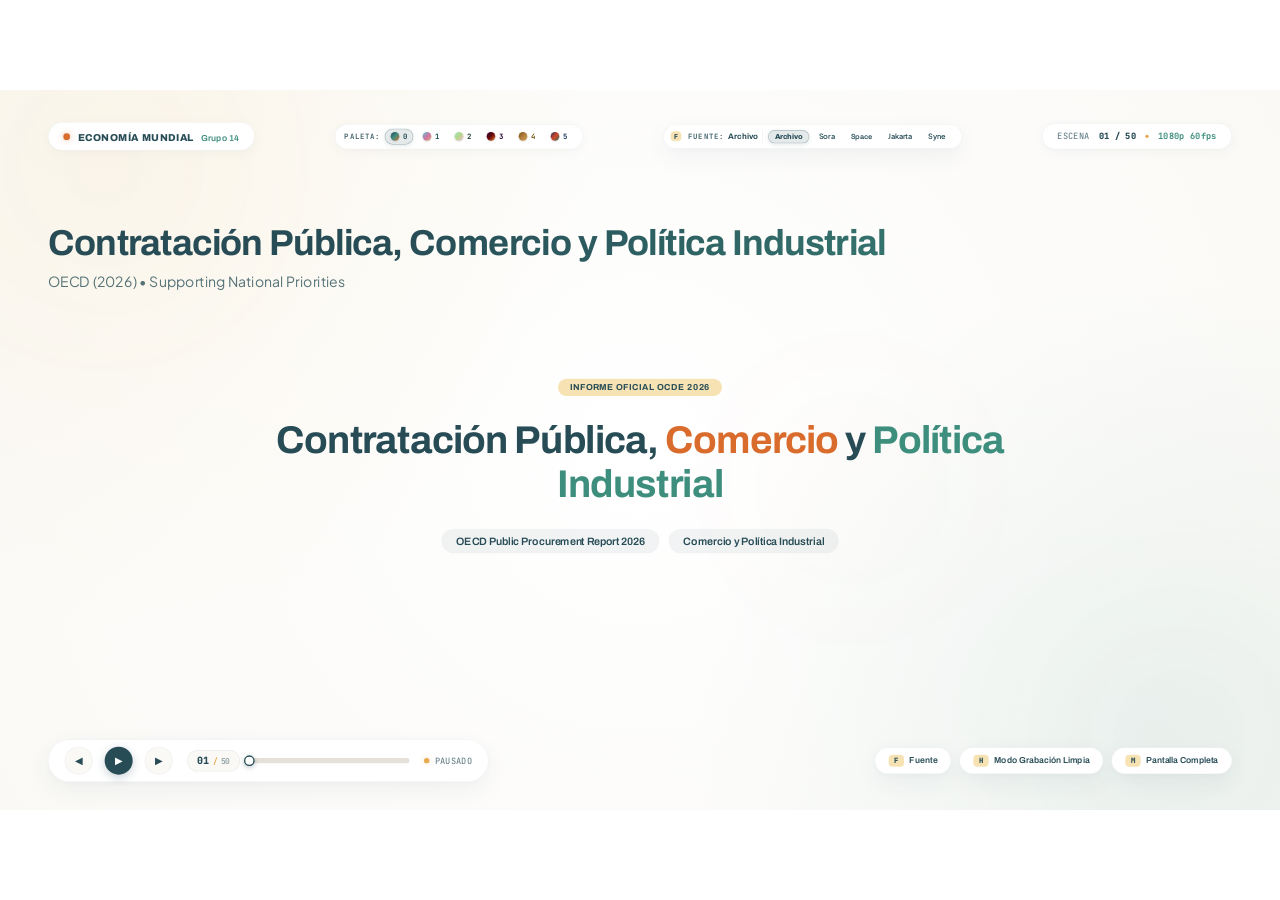
==== commit 11012c6f: "feat(typography): establecer Archivo como fuente predeterminada e incorporar selector dinamico (F)" ====
--- a/index.html
+++ b/index.html
@@ -1,14 +1,14 @@
 <!DOCTYPE html>
-<html lang="es">
+<html lang="es" data-font="0">
 <head>
   <meta charset="UTF-8">
   <meta name="viewport" content="width=device-width, initial-scale=1.0">
   <title>Grupo 14 • Contratación Pública y Comercio Internacional (OECD 2026)</title>
 
-  <!-- Google Fonts: Syne, Outfit, Plus Jakarta Sans, JetBrains Mono -->
+  <!-- Google Fonts: Sora, Space Grotesk, Archivo, Plus Jakarta Sans, JetBrains Mono, Syne, Outfit -->
   <link rel="preconnect" href="https://fonts.googleapis.com">
   <link rel="preconnect" href="https://fonts.gstatic.com" crossorigin>
-  <link href="https://fonts.googleapis.com/css2?family=JetBrains+Mono:wght@500;700&family=Outfit:wght@300;400;500;600;700;800;900&family=Plus+Jakarta+Sans:wght@400;500;600;700;800&family=Syne:wght@600;700;800;900&display=swap" rel="stylesheet">
+  <link href="https://fonts.googleapis.com/css2?family=Archivo:wght@400;500;600;700;800;900&family=JetBrains+Mono:wght@500;700&family=Outfit:wght@300;400;500;600;700;800;900&family=Plus+Jakarta+Sans:wght@400;500;600;700;800&family=Sora:wght@400;500;600;700;800&family=Space+Grotesk:wght@400;500;600;700&family=Syne:wght@600;700;800;900&display=swap" rel="stylesheet">
 
   <style>
 /* ==========================================================================
@@ -17,7 +17,7 @@
    Estilo editorial vintage, minimalista, fondo blanco, ultra-redondeado, alta legibilidad.
    ========================================================================== */
 
-@import url('https://fonts.googleapis.com/css2?family=Outfit:wght@300;400;500;600;700;800;900&family=Plus+Jakarta+Sans:wght@400;500;600;700;800&family=Syne:wght@600;700;800;900&family=JetBrains+Mono:wght@500;700&display=swap');
+@import url('https://fonts.googleapis.com/css2?family=Archivo:wght@500;600;700;800&family=JetBrains+Mono:wght@500;700&family=Outfit:wght@400;500;600;700&family=Plus+Jakarta+Sans:wght@400;500;600;700;800&family=Sora:wght@400;600;700;800&family=Space+Grotesk:wght@500;600;700&family=Syne:wght@700;800&display=swap');
 
 :root,
 [data-palette="0"] {
@@ -203,10 +203,10 @@
   --border-subtle: rgba(var(--color-primary-rgb), 0.08);
   --border-card: rgba(var(--color-primary-rgb), 0.06);
 
-  /* --- TIPOGRAFÍAS MODERNAS Y ANCHAS --- */
-  --font-display: 'Syne', 'Outfit', sans-serif;
-  --font-body: 'Outfit', 'Plus Jakarta Sans', system-ui, -apple-system, sans-serif;
-  --font-ui: 'Plus Jakarta Sans', 'Outfit', sans-serif;
+  /* --- TIPOGRAFÍAS MODERNAS, ANCHAS Y ULTRA-LEGIBLES --- */
+  --font-display: 'Archivo', sans-serif;
+  --font-body: 'Plus Jakarta Sans', 'Outfit', sans-serif;
+  --font-ui: 'Archivo', 'Plus Jakarta Sans', sans-serif;
   --font-mono: 'JetBrains Mono', monospace;
 
   /* --- PESOS Y TRACKING --- */
@@ -217,11 +217,11 @@
   --weight-extrabold: 800;
   --weight-black: 900;
 
-  --tracking-tightest: -0.04em;
-  --tracking-tight: -0.02em;
+  --tracking-tightest: -0.02em;
+  --tracking-tight: -0.01em;
   --tracking-normal: 0em;
   --tracking-wide: 0.04em;
-  --tracking-widest: 0.10em;
+  --tracking-widest: 0.08em;
 
   /* --- RADIO DE ESQUINAS ULTRA-REDONDEADAS --- */
   --radius-xs: 14px;
@@ -249,6 +249,51 @@
   --duration-normal: 240ms;
   --duration-scene: 350ms;
   --duration-fade: 280ms; /* Fundido a negro dinámico de ~280ms para DaVinci */
+}
+
+/* ==========================================================================
+   SELECTORES DE TIPOGRAFÍAS DINÁMICAS (DATA-FONT)
+   Permite alternar sets tipográficos dinámicamente preservando alta legibilidad:
+   0: Archivo (Grotesca suiza contundente - DEFAULT)
+   1: Sora (Geométrica ancha & limpia)
+   2: Space Grotesk (Editorial tech)
+   3: Plus Jakarta Sans (Moderna y neutra)
+   4: Syne (Display retro)
+   ========================================================================== */
+:root,
+[data-font="0"] {
+  --font-display: 'Archivo', sans-serif;
+  --font-body: 'Plus Jakarta Sans', 'Outfit', sans-serif;
+  --font-ui: 'Archivo', 'Plus Jakarta Sans', sans-serif;
+  --font-mono: 'JetBrains Mono', monospace;
+}
+
+[data-font="1"] {
+  --font-display: 'Sora', 'Plus Jakarta Sans', sans-serif;
+  --font-body: 'Plus Jakarta Sans', 'Outfit', sans-serif;
+  --font-ui: 'Plus Jakarta Sans', sans-serif;
+  --font-mono: 'JetBrains Mono', monospace;
+}
+
+[data-font="2"] {
+  --font-display: 'Space Grotesk', sans-serif;
+  --font-body: 'Plus Jakarta Sans', sans-serif;
+  --font-ui: 'Space Grotesk', sans-serif;
+  --font-mono: 'JetBrains Mono', monospace;
+}
+
+[data-font="3"] {
+  --font-display: 'Plus Jakarta Sans', sans-serif;
+  --font-body: 'Plus Jakarta Sans', sans-serif;
+  --font-ui: 'Plus Jakarta Sans', sans-serif;
+  --font-mono: 'JetBrains Mono', monospace;
+}
+
+[data-font="4"] {
+  --font-display: 'Syne', sans-serif;
+  --font-body: 'Outfit', sans-serif;
+  --font-ui: 'Plus Jakarta Sans', sans-serif;
+  --font-mono: 'JetBrains Mono', monospace;
 }
 
 /* Reset y Reglas Base */
@@ -533,6 +578,152 @@
 }
 
 /* ==========================================================================
+   SELECTOR VISUAL DE FUENTES EN HUD Y NOTIFICACIÓN TOAST (TECLA F)
+   ========================================================================== */
+.font-picker-pill {
+  display: flex;
+  align-items: center;
+  gap: 6px;
+  padding: 6px 14px 6px 10px;
+  background: var(--bg-glass-hud);
+  border: 1px solid var(--border-card);
+  border-radius: var(--radius-pill);
+  box-shadow: var(--shadow-ambient-md);
+  transition: all 0.25s var(--ease-spring);
+}
+
+.font-picker-pill:hover {
+  background: var(--bg-surface-1);
+}
+
+.font-picker-label-btn {
+  display: flex;
+  align-items: center;
+  gap: 6px;
+  background: transparent;
+  border: none;
+  cursor: pointer;
+  padding: 0;
+  color: var(--color-primary);
+  font-family: var(--font-ui);
+  font-size: 13px;
+  font-weight: var(--weight-bold);
+  transition: color 0.2s ease;
+}
+
+.font-picker-label-btn:hover {
+  color: var(--color-accent-1);
+}
+
+.font-picker-label {
+  font-family: var(--font-mono);
+  font-weight: var(--weight-bold);
+  letter-spacing: 0.06em;
+  font-size: 11px;
+  color: var(--color-primary);
+  opacity: 0.85;
+}
+
+.font-name-display {
+  font-family: var(--font-ui);
+  font-weight: 700;
+  font-size: 12px;
+  color: var(--color-primary);
+}
+
+.font-presets-strip {
+  display: flex;
+  align-items: center;
+  gap: 4px;
+  padding-left: 8px;
+  border-left: 1px solid var(--border-subtle);
+}
+
+.font-pill-btn {
+  display: inline-flex;
+  align-items: center;
+  justify-content: center;
+  padding: 3px 9px;
+  border-radius: var(--radius-pill);
+  border: 1px solid transparent;
+  background: transparent;
+  cursor: pointer;
+  font-family: var(--font-ui);
+  font-size: 11px;
+  font-weight: 600;
+  color: var(--color-primary);
+  transition: all 0.2s var(--ease-spring);
+}
+
+.font-pill-btn:hover {
+  background: rgba(var(--color-primary-rgb), 0.08);
+  transform: translateY(-1px);
+}
+
+.font-pill-btn.active {
+  background: rgba(var(--color-primary-rgb), 0.12);
+  border-color: rgba(var(--color-primary-rgb), 0.28);
+  font-weight: 800;
+  box-shadow: 0 2px 6px rgba(var(--color-primary-rgb), 0.12);
+}
+
+/* Toast Flotante Discreto para Notificación de Fuente (Tecla F) */
+.font-toast {
+  position: absolute;
+  top: 96px;
+  left: 50%;
+  transform: translateX(-50%) translateY(-14px);
+  display: flex;
+  align-items: center;
+  gap: 10px;
+  padding: 8px 18px;
+  background: rgba(255, 255, 255, 0.96);
+  border: 1px solid var(--border-card);
+  border-radius: var(--radius-pill);
+  box-shadow: 0 10px 30px rgba(0, 0, 0, 0.08), 0 2px 6px rgba(0, 0, 0, 0.04);
+  backdrop-filter: blur(12px);
+  -webkit-backdrop-filter: blur(12px);
+  z-index: 1000;
+  opacity: 0;
+  pointer-events: none;
+  transition: opacity 0.28s var(--ease-spring), transform 0.28s var(--ease-spring);
+}
+
+.font-toast.show {
+  opacity: 1;
+  transform: translateX(-50%) translateY(0);
+}
+
+.font-toast-badge {
+  display: inline-flex;
+  align-items: center;
+  justify-content: center;
+  padding: 3px 8px;
+  background: var(--color-sand);
+  color: var(--color-primary);
+  font-family: var(--font-mono);
+  font-size: 11px;
+  font-weight: 800;
+  border-radius: 6px;
+  letter-spacing: 0.06em;
+}
+
+.font-toast-name {
+  font-family: var(--font-ui);
+  font-size: 14px;
+  font-weight: 700;
+  color: var(--color-primary);
+}
+
+.font-toast-desc {
+  font-family: var(--font-ui);
+  font-size: 12px;
+  font-weight: 500;
+  color: var(--text-secondary);
+  opacity: 0.85;
+}
+
+/* ==========================================================================
    MOTION.CSS - ANIMATION ENGINE & TRANSITIONS (RETRO-MINIMALIST LIGHT THEME)
    Fluid cubic-bezier(0.16, 1, 0.3, 1), Staggered Entrances, Fade to Black,
    Floating Cards, Pulsing Badges, Dynamic Chart Bars.
@@ -965,12 +1156,13 @@
   display: none !important;
 }
 
+.micro-title,
 .scene-title-large {
   font-family: var(--font-display);
   font-size: 54px;
-  font-weight: var(--weight-extrabold);
-  line-height: 1.08;
-  letter-spacing: var(--tracking-tightest);
+  font-weight: 700;
+  line-height: 1.10;
+  letter-spacing: -0.02em;
   color: var(--color-primary);
 }
 
@@ -1098,11 +1290,12 @@
   gap: 12px;
 }
 
-.metric-giant-number {
+.metric-giant-number,
+.micro-giant-number {
   font-family: var(--font-display);
   font-size: 92px;
-  font-weight: var(--weight-black);
-  letter-spacing: var(--tracking-tightest);
+  font-weight: 800;
+  letter-spacing: -0.02em;
   line-height: 0.95;
   color: var(--color-petroleum);
 }
@@ -1625,8 +1818,8 @@
   border-radius: var(--radius-pill);
   font-family: var(--font-ui);
   font-size: 13px;
-  font-weight: 800;
-  letter-spacing: var(--tracking-wide);
+  font-weight: 700;
+  letter-spacing: 0.05em;
   text-transform: uppercase;
   margin-bottom: 14px;
   box-shadow: 0 2px 10px rgba(246, 226, 179, 0.45);
@@ -1644,12 +1837,13 @@
 
 .hero-metric-val,
 .hero-metric-value,
-.micro-number-val {
+.micro-number-val,
+.micro-giant-number-hero {
   font-family: var(--font-display);
   font-size: 136px; /* Titánico 120px+ */
-  font-weight: 900;
+  font-weight: 800;
   line-height: 0.90;
-  letter-spacing: var(--tracking-tightest);
+  letter-spacing: -0.02em;
   color: var(--color-petroleum);
 }
 
@@ -1671,7 +1865,7 @@
 .hero-metric-prefix {
   font-family: var(--font-display);
   font-size: 78px;
-  font-weight: 900;
+  font-weight: 800;
   color: var(--color-mustard);
   line-height: 1;
 }
@@ -1680,8 +1874,8 @@
 .micro-number-unit {
   font-family: var(--font-display);
   font-size: 56px;
-  font-weight: 800;
-  letter-spacing: -0.02em;
+  font-weight: 700;
+  letter-spacing: -0.015em;
   color: var(--color-sage);
   line-height: 1;
 }
@@ -1690,9 +1884,9 @@
 .micro-number-label {
   font-family: var(--font-ui);
   font-size: 26px;
-  font-weight: 800;
+  font-weight: 700;
   color: var(--color-petroleum);
-  letter-spacing: -0.015em;
+  letter-spacing: -0.01em;
   line-height: 1.25;
   margin-top: 20px;
   max-width: 860px;
@@ -1779,9 +1973,9 @@
   border-radius: var(--radius-pill);
   font-family: var(--font-ui);
   font-size: 12px;
-  font-weight: 800;
+  font-weight: 700;
   text-transform: uppercase;
-  letter-spacing: var(--tracking-wide);
+  letter-spacing: 0.05em;
   margin-bottom: 14px;
 }
 
@@ -1818,23 +2012,25 @@
 .dual-stat-number {
   font-family: var(--font-display);
   font-size: 88px;
-  font-weight: 900;
+  font-weight: 800;
   line-height: 0.92;
-  letter-spacing: var(--tracking-tightest);
+  letter-spacing: -0.02em;
   color: var(--color-petroleum);
 }
 
 .dual-stat-unit {
   font-family: var(--font-display);
   font-size: 42px;
-  font-weight: 800;
+  font-weight: 700;
+  letter-spacing: -0.01em;
   color: var(--color-sage);
 }
 
 .dual-stat-label {
   font-family: var(--font-ui);
   font-size: 20px;
-  font-weight: 800;
+  font-weight: 700;
+  letter-spacing: -0.01em;
   color: var(--color-petroleum);
   margin-top: 16px;
   line-height: 1.25;
@@ -1933,7 +2129,8 @@
 .micro-chart-bar-val {
   font-family: var(--font-mono);
   font-size: 24px;
-  font-weight: 800;
+  font-weight: 700;
+  letter-spacing: -0.01em;
   color: var(--color-petroleum);
 }
 
@@ -1999,8 +2196,10 @@
 }
 
 .pure-ratio-pct {
+  font-family: var(--font-display);
   font-size: 22px;
-  font-weight: 900;
+  font-weight: 800;
+  letter-spacing: -0.02em;
   line-height: 1;
 }
 
@@ -2087,7 +2286,7 @@
 .concept-pill-text {
   font-family: var(--font-display);
   font-size: 32px;
-  font-weight: 800;
+  font-weight: 700;
   letter-spacing: -0.02em;
   color: var(--color-petroleum);
   line-height: 1.25;
@@ -2128,12 +2327,13 @@
 }
 
 .impact-quote-text,
+.micro-statement,
 .micro-type-d-statement {
   font-family: var(--font-display);
   font-size: 60px;
-  font-weight: 900;
+  font-weight: 700;
   line-height: 1.15;
-  letter-spacing: -0.035em;
+  letter-spacing: -0.02em;
   color: var(--color-petroleum);
   margin: 0;
   max-width: 1100px;
@@ -2142,16 +2342,19 @@
 
 .impact-quote-text .quote-accent-terracotta,
 .impact-quote-text .accent-highlight,
+.micro-statement .accent-highlight,
 .micro-type-d-statement .accent-highlight {
   color: var(--color-terracotta);
 }
 
 .impact-quote-text .quote-accent-sage,
+.micro-statement .accent-sage,
 .micro-type-d-statement .accent-sage {
   color: var(--color-sage);
 }
 
 .impact-quote-text .quote-accent-mustard,
+.micro-statement .accent-mustard,
 .micro-type-d-statement .accent-mustard {
   color: var(--color-mustard);
 }
@@ -2211,8 +2414,8 @@
   border-radius: var(--radius-pill);
   font-family: var(--font-ui);
   font-size: 13px;
-  font-weight: 800;
-  letter-spacing: var(--tracking-wide);
+  font-weight: 700;
+  letter-spacing: 0.05em;
   text-transform: uppercase;
   margin-bottom: 16px;
   box-shadow: none;
@@ -2247,7 +2450,8 @@
 .micro-type-e-title {
   font-family: var(--font-display);
   font-size: 30px;
-  font-weight: 800;
+  font-weight: 700;
+  letter-spacing: -0.02em;
   color: var(--color-petroleum);
   margin-bottom: 20px;
   line-height: 1.2;
@@ -2269,7 +2473,8 @@
   border-radius: var(--radius-pill);
   font-family: var(--font-ui);
   font-size: 18px;
-  font-weight: 700;
+  font-weight: 600;
+  letter-spacing: -0.01em;
   color: var(--color-petroleum);
   box-shadow: none !important;
 }
@@ -2418,6 +2623,22 @@
           </button>
         </div>
 
+        <!-- Selector Rápido de Fuentes en el HUD (Atajo: Tecla F) -->
+        <div class="font-picker-pill" id="hud-font-picker" title="Cambiar Fuente Tipográfica (Atajo: Tecla F)">
+          <button class="font-picker-label-btn" id="btn-font-cycle" title="Ciclar fuente tipográfica (Tecla F)" onclick="window.playerInstance.cycleFont()">
+            <span class="key-kbd" style="font-size: 10px; padding: 1px 5px; margin-right: 4px;">F</span>
+            <span class="font-picker-label">FUENTE:</span>
+            <span class="font-name-display" id="font-name-display">Archivo</span>
+          </button>
+          <div class="font-presets-strip" id="font-presets-strip">
+            <button class="font-pill-btn active" data-font="0" title="Archivo: Grotesca suiza contundente (DEFAULT)" onclick="window.playerInstance.setFont('0')">Archivo</button>
+            <button class="font-pill-btn" data-font="1" title="Sora: Geométrica ancha & limpia" onclick="window.playerInstance.setFont('1')">Sora</button>
+            <button class="font-pill-btn" data-font="2" title="Space Grotesk: Editorial tech" onclick="window.playerInstance.setFont('2')">Space</button>
+            <button class="font-pill-btn" data-font="3" title="Plus Jakarta Sans: Moderna y neutra" onclick="window.playerInstance.setFont('3')">Jakarta</button>
+            <button class="font-pill-btn" data-font="4" title="Syne: Display retro" onclick="window.playerInstance.setFont('4')">Syne</button>
+          </div>
+        </div>
+
         <!-- Pastilla del Ponente Activo -->
         <div class="speaker-pill" id="speaker-pill-container" style="display: none;">
           <div class="speaker-avatar" id="speaker-avatar">G14</div>
@@ -2451,6 +2672,19 @@
         <!-- Contenido Inyectado Dinámicamente -->
         <div id="scene-content-area" style="min-height: 520px;"></div>
       </section>
+
+      <!-- Notificación Flotante Discreta de Cambio de Paleta (Tecla P) -->
+      <div class="palette-toast" id="palette-toast" aria-live="polite">
+        <span class="palette-toast-badge" id="palette-toast-badge">PALETA 0</span>
+        <span class="palette-toast-name" id="palette-toast-name">Retro Vintage</span>
+      </div>
+
+      <!-- Notificación Flotante Discreta de Cambio de Fuente (Tecla F) -->
+      <div class="palette-toast font-toast" id="font-toast" aria-live="polite">
+        <span class="palette-toast-badge font-toast-badge" id="font-toast-badge">FUENTE 0</span>
+        <span class="palette-toast-name font-toast-name" id="font-toast-name">Archivo</span>
+        <span class="font-toast-desc" id="font-toast-desc">Grotesca suiza contundente (DEFAULT)</span>
+      </div>
 
       <!-- BARRA INFERIOR (BOTTOM HUD & RECORDING CONTROLS) -->
       <footer class="hud-bottom">
@@ -2495,13 +2729,18 @@
 
         <!-- Herramientas y Atajos para Grabación de Pantalla -->
         <div class="hud-recording-tools">
-          <div class="tool-pill-btn" onclick="window.playerInstance.toggleCleanRecordingMode()" title="Ocultar toda la interfaz para grabar la pantalla limpiamente">
+          <div class="tool-pill-btn" onclick="window.playerInstance.cycleFont()" title="Cambiar familia tipográfica (Atajo: Tecla F)">
+            <span class="key-kbd">F</span>
+            <span>Fuente</span>
+          </div>
+
+          <div class="tool-pill-btn" onclick="window.playerInstance.toggleCleanRecordingMode()" title="Ocultar toda la interfaz para grabar la pantalla limpiamente (Atajo: Tecla H)">
             <span class="key-kbd">H</span>
             <span>Modo Grabación Limpia</span>
           </div>
 
-          <div class="tool-pill-btn" onclick="window.playerInstance.toggleFullscreen()" title="Pantalla completa para grabación a 1080p">
-            <span class="key-kbd">F</span>
+          <div class="tool-pill-btn" onclick="window.playerInstance.toggleFullscreen()" title="Pantalla completa para grabación a 1080p (Atajo: Tecla M o Doble Clic)">
+            <span class="key-kbd">M</span>
             <span>Pantalla Completa</span>
           </div>
         </div>
@@ -4037,6 +4276,7 @@
   init() {
     this.setupResponsiveScaling();
     this.setupPaletteSystem();
+    this.setupTypographySystem();
     this.setupScrubber();
     this.renderTimelineDots();
     this.bindKeyboardShortcuts();
@@ -4086,6 +4326,17 @@
     ];
   }
 
+  // --- CATÁLOGO DE PRESETS TIPOGRÁFICOS DE ALTO IMPACTO ---
+  static get TYPOGRAPHY_PRESETS() {
+    return [
+      { id: '0', name: 'Archivo', desc: 'Grotesca suiza contundente (DEFAULT)' },
+      { id: '1', name: 'Sora', desc: 'Geométrica ancha & limpia' },
+      { id: '2', name: 'Space Grotesk', desc: 'Editorial tech' },
+      { id: '3', name: 'Plus Jakarta Sans', desc: 'Moderna y neutra' },
+      { id: '4', name: 'Syne', desc: 'Display retro' }
+    ];
+  }
+
   // --- SISTEMA DINÁMICO DE PALETAS (0 A 5) ---
   setupPaletteSystem() {
     this.palettes = MotionGraphicsPlayer.PALETTES;
@@ -4204,6 +4455,165 @@
         this.paletteToast.classList.remove('show');
       }
     }, 1500);
+  }
+
+  // --- SISTEMA DINÁMICO DE TIPOGRAFÍAS (0 A 4) ---
+  setupTypographySystem() {
+    this.fonts = MotionGraphicsPlayer.TYPOGRAPHY_PRESETS;
+    this.currentFont = '0';
+    this.fontToastTimeout = null;
+
+    try {
+      // Migración a versión 2: Archivo como preset '0' predeterminado
+      const version = localStorage.getItem('em_font_version');
+      if (version !== '2') {
+        localStorage.setItem('em_font_version', '2');
+        localStorage.setItem('em_active_font', '0');
+        this.currentFont = '0';
+      } else {
+        const saved = localStorage.getItem('em_active_font');
+        if (saved !== null && ['0', '1', '2', '3', '4'].includes(saved)) {
+          this.currentFont = saved;
+        }
+      }
+    } catch (e) {}
+
+    // Cachear elementos de UI de fuente
+    this.fontPicker = document.getElementById('hud-font-picker');
+    this.fontNameDisplay = document.getElementById('font-name-display');
+    this.fontPresetsStrip = document.getElementById('font-presets-strip');
+    this.fontToast = document.getElementById('font-toast');
+    this.fontToastBadge = document.getElementById('font-toast-badge');
+    this.fontToastName = document.getElementById('font-toast-name');
+    this.fontToastDesc = document.getElementById('font-toast-desc');
+
+    this.renderFontPills();
+
+    const cycleBtn = document.getElementById('btn-font-cycle');
+    if (cycleBtn) {
+      cycleBtn.addEventListener('click', (e) => {
+        e.stopPropagation();
+        this.cycleFont();
+      });
+    }
+
+    this.setFont(this.currentFont, false);
+  }
+
+  renderFontPills() {
+    if (!this.fontPresetsStrip) return;
+    this.fontPresetsStrip.innerHTML = '';
+
+    this.fonts.forEach(f => {
+      const btn = document.createElement('button');
+      btn.className = `font-pill-btn ${f.id === this.currentFont ? 'active' : ''}`;
+      btn.setAttribute('data-font', f.id);
+      btn.title = `${f.name}: ${f.desc}`;
+      btn.textContent = f.name.includes('Jakarta') ? 'Jakarta' : f.name.split(' ')[0];
+      btn.addEventListener('click', (e) => {
+        e.stopPropagation();
+        this.setFont(f.id, true);
+      });
+      this.fontPresetsStrip.appendChild(btn);
+    });
+  }
+
+  setFont(fontId, showNotice = true) {
+    this.currentFont = String(fontId);
+    const fontInfo = (this.fonts || MotionGraphicsPlayer.TYPOGRAPHY_PRESETS).find(f => f.id === this.currentFont) || (this.fonts || MotionGraphicsPlayer.TYPOGRAPHY_PRESETS)[0];
+
+    document.documentElement.setAttribute('data-font', this.currentFont);
+    if (document.body) {
+      document.body.setAttribute('data-font', this.currentFont);
+    }
+
+    // Sobrescritura directa de CSS custom properties para sincronización instantánea
+    const fontMap = {
+      '0': { display: "'Archivo', sans-serif", body: "'Plus Jakarta Sans', 'Outfit', sans-serif", ui: "'Archivo', 'Plus Jakarta Sans', sans-serif" },
+      '1': { display: "'Sora', 'Plus Jakarta Sans', sans-serif", body: "'Plus Jakarta Sans', 'Outfit', sans-serif", ui: "'Plus Jakarta Sans', sans-serif" },
+      '2': { display: "'Space Grotesk', sans-serif", body: "'Plus Jakarta Sans', sans-serif", ui: "'Space Grotesk', sans-serif" },
+      '3': { display: "'Plus Jakarta Sans', sans-serif", body: "'Plus Jakarta Sans', sans-serif", ui: "'Plus Jakarta Sans', sans-serif" },
+      '4': { display: "'Syne', sans-serif", body: "'Outfit', sans-serif", ui: "'Plus Jakarta Sans', sans-serif" }
+    };
+    const currentMap = fontMap[this.currentFont] || fontMap['0'];
+    document.documentElement.style.setProperty('--font-display', currentMap.display);
+    document.documentElement.style.setProperty('--font-body', currentMap.body);
+    if (currentMap.ui) {
+      document.documentElement.style.setProperty('--font-ui', currentMap.ui);
+    }
+
+    try {
+      localStorage.setItem('em_active_font', this.currentFont);
+    } catch (e) {}
+
+    // Actualizar nombre visible en el HUD
+    if (this.fontNameDisplay && fontInfo) {
+      this.fontNameDisplay.textContent = fontInfo.name;
+    }
+
+    // Actualizar botones de fuente en el HUD
+    if (this.fontPresetsStrip) {
+      this.fontPresetsStrip.querySelectorAll('.font-pill-btn').forEach(btn => {
+        btn.classList.toggle('active', btn.getAttribute('data-font') === this.currentFont);
+      });
+    }
+    document.querySelectorAll('.font-pill-btn').forEach(btn => {
+      btn.classList.toggle('active', btn.getAttribute('data-font') === this.currentFont);
+    });
+
+    if (showNotice && fontInfo) {
+      this.showFontToast(fontInfo);
+    }
+  }
+
+  cycleFont() {
+    const currentNum = parseInt(this.currentFont || '0', 10);
+    const totalFonts = (this.fonts ? this.fonts.length : 5);
+    const next = (currentNum + 1) % totalFonts;
+    this.setFont(String(next), true);
+  }
+
+  showFontToast(fontInfo) {
+    if (!this.fontToast) {
+      this.fontToast = document.getElementById('font-toast');
+      this.fontToastBadge = document.getElementById('font-toast-badge');
+      this.fontToastName = document.getElementById('font-toast-name');
+      this.fontToastDesc = document.getElementById('font-toast-desc');
+    }
+    if (!this.fontToast) {
+      this.fontToast = document.createElement('div');
+      this.fontToast.className = 'palette-toast font-toast';
+      this.fontToast.id = 'font-toast';
+      this.fontToast.setAttribute('aria-live', 'polite');
+      this.fontToast.innerHTML = `
+        <span class="palette-toast-badge font-toast-badge" id="font-toast-badge">FUENTE ${fontInfo.id}</span>
+        <span class="palette-toast-name font-toast-name" id="font-toast-name">${fontInfo.name}</span>
+        <span class="font-toast-desc" id="font-toast-desc">${fontInfo.desc}</span>
+      `;
+      const stage = this.stage || document.body;
+      stage.appendChild(this.fontToast);
+      this.fontToastBadge = document.getElementById('font-toast-badge');
+      this.fontToastName = document.getElementById('font-toast-name');
+      this.fontToastDesc = document.getElementById('font-toast-desc');
+    }
+
+    if (this.fontToastBadge) {
+      this.fontToastBadge.textContent = `FUENTE ${fontInfo.id}`;
+    }
+    if (this.fontToastName) {
+      this.fontToastName.textContent = fontInfo.name;
+    }
+    if (this.fontToastDesc) {
+      this.fontToastDesc.textContent = fontInfo.desc;
+    }
+
+    this.fontToast.classList.add('show');
+    clearTimeout(this.fontToastTimeout);
+    this.fontToastTimeout = setTimeout(() => {
+      if (this.fontToast) {
+        this.fontToast.classList.remove('show');
+      }
+    }, 1600);
   }
 
   // --- ESCALADO RESPONSIVO PROPORCIONAL 16:9 NATIVO ---
@@ -4659,6 +5069,10 @@
           break;
         case 'KeyF':
           e.preventDefault();
+          this.cycleFont();
+          break;
+        case 'KeyM':
+          e.preventDefault();
           this.toggleFullscreen();
           break;
         case 'KeyH':
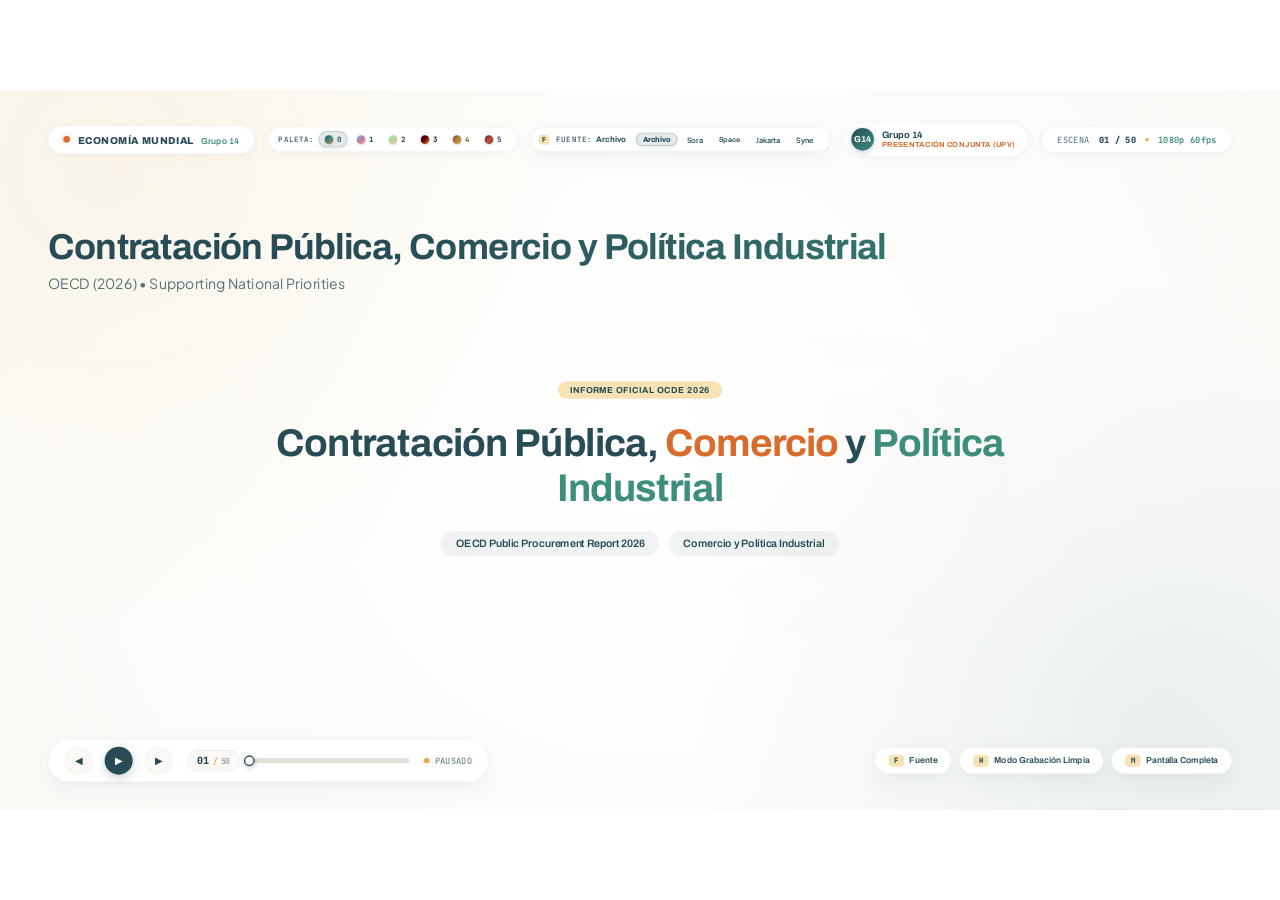
==== commit 5eb1a41a: "docs: verificar rigor factico OCDE 2026, cuadrar memoria (1.927 palabras) y sincronizar guion DaVinc" ====
--- a/index.html
+++ b/index.html
@@ -1149,11 +1149,6 @@
   text-transform: uppercase;
   color: var(--color-petroleum);
   margin-bottom: 14px;
-}
-
-#speaker-pill-container,
-.speaker-pill {
-  display: none !important;
 }
 
 .micro-title,
@@ -2640,7 +2635,7 @@
         </div>
 
         <!-- Pastilla del Ponente Activo -->
-        <div class="speaker-pill" id="speaker-pill-container" style="display: none;">
+        <div class="speaker-pill" id="speaker-pill-container">
           <div class="speaker-avatar" id="speaker-avatar">G14</div>
           <div class="speaker-info">
             <span class="speaker-name" id="speaker-name">Manuel, Jorge y Aleksandr</span>
@@ -2764,7 +2759,7 @@
     title: "Contrataci\u00f3n P\u00fablica, Comercio y Pol\u00edtica Industrial",
     titleGradient: "text-gradient-indigo",
     subtitle: "OECD (2026) \u2022 Supporting National Priorities",
-    speaker: {"name": "Equipo de Investigación", "role": "Presentación General", "initials": "EM"},
+    speaker: {"name": "Grupo 14", "role": "Presentación Conjunta (UPV)", "initials": "G14"},
     duration: 6,
     renderContent: () => `
 <div class="micro-stage-center stagger-in delay-2">
@@ -2789,8 +2784,8 @@
     category: "DEMANDA AGREGADA",
     title: "Demanda Agregada Mundial",
     titleGradient: "text-gradient-indigo",
-    subtitle: "Volumen anual del mercado de contrataci\u00f3n p\u00fablica en el mundo",
-    speaker: {"name": "Equipo de Investigación", "role": "Presentación General", "initials": "EM"},
+    subtitle: "Gasto anual mundial estimado entre 11 y 13 billones de d\u00f3lares",
+    speaker: {"name": "Grupo 14", "role": "Presentación Conjunta (UPV)", "initials": "G14"},
     duration: 6,
     renderContent: () => `
 <div class="micro-stage-center stagger-in delay-2">
@@ -2799,9 +2794,9 @@
           <div class="micro-number-hero">
             <span class="micro-number-unit" style="font-size: 80px; color: var(--color-primary);">$</span>
             <span class="micro-number-val counter-val" data-target="11">0</span>
-            <span class="micro-number-unit" style="font-size: 70px; color: var(--color-secondary);">Billones</span>
-          </div>
-          <p class="micro-number-label">Gasto público anual en compras gubernamentales</p>
+            <span class="micro-number-unit" style="font-size: 70px; color: var(--color-secondary);">–13 Billones</span>
+          </div>
+          <p class="micro-number-label">Gasto público anual en compras gubernamentales en todo el mundo</p>
         </div>
       </div>
     `,
@@ -2814,26 +2809,26 @@
     category: "IMPACTO MACROECON\u00d3MICO",
     title: "Impacto en las Econom\u00edas Avanzadas",
     titleGradient: "text-gradient-indigo",
-    subtitle: "Media oficial en los pa\u00edses miembros de la OCDE",
-    speaker: {"name": "Equipo de Investigación", "role": "Presentación General", "initials": "EM"},
+    subtitle: "12,7% del PIB en 2023 (13% de media) y un tercio del gasto p\u00fablico",
+    speaker: {"name": "Grupo 14", "role": "Presentación Conjunta (UPV)", "initials": "G14"},
     duration: 6,
     renderContent: () => `
 <div class="micro-stage-center stagger-in delay-2">
         <div class="micro-contrast-grid">
           <div class="micro-contrast-box left">
             <div class="micro-number-hero">
-              <span class="micro-number-val counter-val" data-target="13">0</span>
+              <span class="micro-number-val counter-val" data-target="12.7">0</span>
               <span class="micro-number-unit">%</span>
             </div>
-            <p class="micro-number-label">Del PIB de la OCDE</p>
+            <p class="micro-number-label">Del PIB de la OCDE (2023; media 13%)</p>
           </div>
           <div class="micro-vs-pill">VS</div>
           <div class="micro-contrast-box right">
             <div class="micro-number-hero">
-              <span class="micro-number-val accent-terracotta counter-val" data-target="29">0</span>
+              <span class="micro-number-val accent-terracotta counter-val" data-target="33">0</span>
               <span class="micro-number-unit" style="color: var(--color-accent-1);">%</span>
             </div>
-            <p class="micro-number-label">Del Gasto Público Total</p>
+            <p class="micro-number-label">Del Gasto Público Consolidado (≈1/3)</p>
           </div>
         </div>
       </div>
@@ -2848,7 +2843,7 @@
     title: "La Ruptura de Paradigma",
     titleGradient: "text-gradient-amber",
     subtitle: "De la minimizaci\u00f3n del coste contable a la soberan\u00eda geopol\u00edtica",
-    speaker: {"name": "Equipo de Investigación", "role": "Presentación General", "initials": "EM"},
+    speaker: {"name": "Grupo 14", "role": "Presentación Conjunta (UPV)", "initials": "G14"},
     duration: 6,
     renderContent: () => `
 <div class="micro-stage-center stagger-in delay-2">
@@ -2875,7 +2870,7 @@
     title: "Descentralizaci\u00f3n Territorial",
     titleGradient: "text-gradient-indigo",
     subtitle: "Porcentaje ejecutado fuera del gobierno central",
-    speaker: {"name": "Marco Macroeconómico", "role": "Política y Soberanía", "initials": "MM"},
+    speaker: {"name": "Manuel Romero Álvarez", "role": "Macroeconomía y Medidas Directas", "initials": "MR"},
     duration: 6,
     renderContent: () => `
 <div class="micro-stage-center stagger-in delay-2">
@@ -2899,7 +2894,7 @@
     title: "Reparto Territorial del Gasto",
     titleGradient: "text-gradient-indigo",
     subtitle: "Dificultad de supervisi\u00f3n en tratados comerciales",
-    speaker: {"name": "Marco Macroeconómico", "role": "Política y Soberanía", "initials": "MM"},
+    speaker: {"name": "Manuel Romero Álvarez", "role": "Macroeconomía y Medidas Directas", "initials": "MR"},
     duration: 6,
     renderContent: () => `
 <div class="micro-stage-center stagger-in delay-2">
@@ -2938,7 +2933,7 @@
     title: "Gasto en Sanidad P\u00fablica",
     titleGradient: "text-gradient-rose",
     subtitle: "El sector prioritario de mayor cuant\u00eda en compras p\u00fablicas",
-    speaker: {"name": "Marco Macroeconómico", "role": "Política y Soberanía", "initials": "MM"},
+    speaker: {"name": "Manuel Romero Álvarez", "role": "Macroeconomía y Medidas Directas", "initials": "MR"},
     duration: 6,
     renderContent: () => `
 <div class="micro-stage-center stagger-in delay-2">
@@ -2963,7 +2958,7 @@
     title: "Colisi\u00f3n de Paradigmas",
     titleGradient: "text-gradient-indigo",
     subtitle: "El dilema central del comercio internacional",
-    speaker: {"name": "Marco Macroeconómico", "role": "Política y Soberanía", "initials": "MM"},
+    speaker: {"name": "Manuel Romero Álvarez", "role": "Macroeconomía y Medidas Directas", "initials": "MR"},
     duration: 7,
     renderContent: () => `
 <div class="micro-stage-center stagger-in delay-2">
@@ -2997,21 +2992,21 @@
     title: "Los Shocks Catalizadores",
     titleGradient: "text-gradient-amber",
     subtitle: "Tres crisis consecutivas que transformaron la pol\u00edtica econ\u00f3mica",
-    speaker: {"name": "Marco Macroeconómico", "role": "Política y Soberanía", "initials": "MM"},
+    speaker: {"name": "Manuel Romero Álvarez", "role": "Macroeconomía y Medidas Directas", "initials": "MR"},
     duration: 6,
     renderContent: () => `
 <div class="micro-stage-center stagger-in delay-2">
         <div class="micro-card-atomic">
           <span class="micro-tag" style="background: rgba(var(--color-accent-1-rgb), 0.14); color: var(--color-accent-1);">Disrupciones de Suministro</span>
-          <h2 class="micro-type-d-statement" style="font-size: 58px; margin: 20px 0;">
+          <h2 class="micro-type-d-statement" style="font-size: 54px; margin: 20px 0;">
             <span style="color: var(--color-primary);">COVID-19</span>
             <span class="micro-type-d-arrow">➔</span>
-            <span class="accent-highlight">Guerra Ucrania</span>
+            <span class="accent-highlight">Crisis Ucrania</span>
             <span class="micro-type-d-arrow">➔</span>
-            <span class="accent-sage">Taiwán</span>
+            <span class="accent-sage">Tensiones China</span>
           </h2>
           <div class="micro-pill-point" style="font-size: 18px;">
-            Riesgo extremo de desabastecimiento en insumos críticos
+            Riesgo extremo de desabastecimiento en insumos y reactivación neomercantilista
           </div>
         </div>
       </div>
@@ -3026,7 +3021,7 @@
     title: "La Compra como Palanca",
     titleGradient: "text-gradient-indigo",
     subtitle: "El Estado genera mercados asegurados para sectores estrat\u00e9gicos",
-    speaker: {"name": "Marco Macroeconómico", "role": "Política y Soberanía", "initials": "MM"},
+    speaker: {"name": "Manuel Romero Álvarez", "role": "Macroeconomía y Medidas Directas", "initials": "MR"},
     duration: 6,
     renderContent: () => `
 <div class="micro-stage-center stagger-in delay-2">
@@ -3051,7 +3046,7 @@
     title: "El Arsenal de Medidas",
     titleGradient: "text-gradient-indigo",
     subtitle: "Clasificaci\u00f3n oficial de intervenciones seg\u00fan la OCDE",
-    speaker: {"name": "Marco Macroeconómico", "role": "Política y Soberanía", "initials": "MM"},
+    speaker: {"name": "Manuel Romero Álvarez", "role": "Macroeconomía y Medidas Directas", "initials": "MR"},
     duration: 7,
     renderContent: () => `
 <div class="micro-stage-center stagger-in delay-2">
@@ -3087,7 +3082,7 @@
     title: "Buy American Act en EE.UU.",
     titleGradient: "text-gradient-indigo",
     subtitle: "Umbral m\u00ednimo legal de componentes locales en 2024",
-    speaker: {"name": "Marco Macroeconómico", "role": "Política y Soberanía", "initials": "MM"},
+    speaker: {"name": "Manuel Romero Álvarez", "role": "Macroeconomía y Medidas Directas", "initials": "MR"},
     duration: 6,
     renderContent: () => `
 <div class="micro-stage-center stagger-in delay-2">
@@ -3111,7 +3106,7 @@
     title: "Escalada Proteccionista en EE.UU.",
     titleGradient: "text-gradient-amber",
     subtitle: "La senda legislativa de endurecimiento comercial",
-    speaker: {"name": "Marco Macroeconómico", "role": "Política y Soberanía", "initials": "MM"},
+    speaker: {"name": "Manuel Romero Álvarez", "role": "Macroeconomía y Medidas Directas", "initials": "MR"},
     duration: 6,
     renderContent: () => `
 <div class="micro-stage-center stagger-in delay-2">
@@ -3138,7 +3133,7 @@
     title: "Trayectoria del Buy American",
     titleGradient: "text-gradient-indigo",
     subtitle: "Evoluci\u00f3n porcentual del umbral exigido",
-    speaker: {"name": "Marco Macroeconómico", "role": "Política y Soberanía", "initials": "MM"},
+    speaker: {"name": "Manuel Romero Álvarez", "role": "Macroeconomía y Medidas Directas", "initials": "MR"},
     duration: 6,
     renderContent: () => `
 <div class="micro-stage-center stagger-in delay-2">
@@ -3186,7 +3181,7 @@
     title: "BABA Act: Infraestructura Federal",
     titleGradient: "text-gradient-rose",
     subtitle: "Build America, Buy America Act (2021)",
-    speaker: {"name": "Marco Macroeconómico", "role": "Política y Soberanía", "initials": "MM"},
+    speaker: {"name": "Manuel Romero Álvarez", "role": "Macroeconomía y Medidas Directas", "initials": "MR"},
     duration: 6,
     renderContent: () => `
 <div class="micro-stage-center stagger-in delay-2">
@@ -3210,7 +3205,7 @@
     title: "Plan M\u00e9xico 2025",
     titleGradient: "text-gradient-amber",
     subtitle: "Estrategia de sustituci\u00f3n de importaciones asi\u00e1ticas",
-    speaker: {"name": "Marco Macroeconómico", "role": "Política y Soberanía", "initials": "MM"},
+    speaker: {"name": "Manuel Romero Álvarez", "role": "Macroeconomía y Medidas Directas", "initials": "MR"},
     duration: 6,
     renderContent: () => `
 <div class="micro-stage-center stagger-in delay-2">
@@ -3235,7 +3230,7 @@
     title: "Doble Incentivo en M\u00e9xico",
     titleGradient: "text-gradient-indigo",
     subtitle: "Reserva de cuota y ventaja en precio para oferentes locales",
-    speaker: {"name": "Marco Macroeconómico", "role": "Política y Soberanía", "initials": "MM"},
+    speaker: {"name": "Manuel Romero Álvarez", "role": "Macroeconomía y Medidas Directas", "initials": "MR"},
     duration: 6,
     renderContent: () => `
 <div class="micro-stage-center stagger-in delay-2">
@@ -3264,21 +3259,22 @@
   // --- ESCENA 18: SCENE-18 ---
   {
     id: "scene-18",
-    category: "ARANCELES Y RECARGOS",
-    title: "Recargo a Importaciones",
+    category: "DIRECTIVA UE 2014/25",
+    title: "Excepci\u00f3n del Art\u00edculo 85",
     titleGradient: "text-gradient-indigo",
-    subtitle: "Pol\u00edticas de penalizaci\u00f3n a bienes for\u00e1neos en Ocean\u00eda",
-    speaker: {"name": "Marco Macroeconómico", "role": "Política y Soberanía", "initials": "MM"},
+    subtitle: "Sectores de agua, energ\u00eda, transportes y servicios postales",
+    speaker: {"name": "Manuel Romero Álvarez", "role": "Macroeconomía y Medidas Directas", "initials": "MR"},
     duration: 6,
     renderContent: () => `
 <div class="micro-stage-center stagger-in delay-2">
         <div class="micro-card-atomic">
-          <span class="micro-tag" style="background: rgba(var(--color-primary-rgb), 0.12); color: var(--color-primary);">Australia Occidental</span>
+          <span class="micro-tag" style="background: rgba(var(--color-primary-rgb), 0.12); color: var(--color-primary);">Directiva 2014/25/UE • Art. 85</span>
           <div class="micro-number-hero">
-            <span class="micro-number-val counter-val" data-target="20">0</span>
+            <span class="micro-number-unit" style="font-size: 80px; color: var(--color-primary);">&gt;</span>
+            <span class="micro-number-val counter-val" data-target="50">0</span>
             <span class="micro-number-unit">%</span>
           </div>
-          <p class="micro-number-label">Recargo evaluativo sobre bienes importados en licitaciones</p>
+          <p class="micro-number-label">Umbral de productos de terceros países que permite rechazar la oferta</p>
         </div>
       </div>
     `,
@@ -3288,30 +3284,29 @@
   // --- ESCENA 19: SCENE-19 ---
   {
     id: "scene-19",
-    category: "DEBATE EN LA UE",
-    title: "El Debate en la Uni\u00f3n Europea",
+    category: "PREFERENCIAS DE PRECIO",
+    title: "Bonificaciones de Precio Local",
     titleGradient: "text-gradient-amber",
-    subtitle: "Tensi\u00f3n pol\u00edtica interna en el mercado comunitario",
-    speaker: {"name": "Marco Macroeconómico", "role": "Política y Soberanía", "initials": "MM"},
+    subtitle: "Ontario BOBI (Canad\u00e1) y Ley Compre Argentino (Ley 27.437)",
+    speaker: {"name": "Manuel Romero Álvarez", "role": "Macroeconomía y Medidas Directas", "initials": "MR"},
     duration: 7,
     renderContent: () => `
 <div class="micro-stage-center stagger-in delay-2">
-        <div class="micro-type-e-grid">
-          <div class="micro-type-e-card theme-terracotta">
-            <span class="micro-tag" style="background: rgba(var(--color-accent-1-rgb), 0.14); color: var(--color-accent-1);">Francia • Informe Draghi</span>
-            <h3 class="micro-type-e-title">Preferencia Europea</h3>
-            <div class="micro-points-container">
-              <div class="micro-pill-point"><span class="micro-pill-icon check">✓</span> Buy European prioritario</div>
-              <div class="micro-pill-point"><span class="micro-pill-icon check">✓</span> Subsidio a campeones industriales</div>
+        <div class="micro-contrast-grid">
+          <div class="micro-contrast-box left">
+            <div class="micro-number-hero">
+              <span class="micro-number-val counter-val" data-target="10">0</span>
+              <span class="micro-number-unit">%</span>
             </div>
-          </div>
-          <div class="micro-type-e-card theme-sage">
-            <span class="micro-tag" style="background: rgba(var(--color-secondary-rgb), 0.14); color: var(--color-secondary);">Finlandia • Nórdicos</span>
-            <h3 class="micro-type-e-title">Mercado Concurrente</h3>
-            <div class="micro-points-container">
-              <div class="micro-pill-point"><span class="micro-pill-icon arrow">➔</span> Alerta formal ante el sobrecoste fiscal</div>
-              <div class="micro-pill-point"><span class="micro-pill-icon arrow">➔</span> Protección de la libre concurrencia</div>
+            <p class="micro-number-label">Ontario BOBI (Canadá): Ventaja a firmas locales</p>
+          </div>
+          <div class="micro-vs-pill">&amp;</div>
+          <div class="micro-contrast-box right">
+            <div class="micro-number-hero">
+              <span class="micro-number-val accent-terracotta counter-val" data-target="15">0</span>
+              <span class="micro-number-unit" style="color: var(--color-accent-1);">%</span>
             </div>
+            <p class="micro-number-label">Argentina Ley 27.437: 8% general y hasta 15% PYMEs</p>
           </div>
         </div>
       </div>
@@ -3325,8 +3320,8 @@
     category: "SUBSIDIOS ESTATALES",
     title: "Subsidios Estatales en China",
     titleGradient: "text-gradient-rose",
-    subtitle: "Apoyo p\u00fablico masivo a la cadena de automoci\u00f3n (2009-2023)",
-    speaker: {"name": "Cadenas Globales de Valor", "role": "Comercio y Reshoring", "initials": "CG"},
+    subtitle: "CSIS (OCDE): Subsidios p\u00fablicos a veh\u00edculos el\u00e9ctricos (2009-2023)",
+    speaker: {"name": "Jorge Cañete Morató", "role": "Cadenas Globales y Subsidios", "initials": "JC"},
     duration: 6,
     renderContent: () => `
 <div class="micro-stage-center stagger-in delay-2">
@@ -3334,10 +3329,10 @@
           <span class="micro-tag" style="background: rgba(var(--color-accent-1-rgb), 0.14); color: var(--color-accent-1);">Distorsión Global de Precios</span>
           <div class="micro-number-hero">
             <span class="micro-number-unit" style="font-size: 80px; color: var(--color-accent-1);">$</span>
-            <span class="micro-number-val accent-terracotta counter-val" data-target="231">0</span>
+            <span class="micro-number-val accent-terracotta counter-val" data-target="230.9">0</span>
             <span class="micro-number-unit" style="font-size: 70px; color: var(--color-accent-1);">Mil M</span>
           </div>
-          <p class="micro-number-label">Subsidios acumulados de China a vehículos eléctricos</p>
+          <p class="micro-number-label">230.900 millones $ a fabricantes chinos (CSIS / OCDE; 45.000 M$ en 2023)</p>
         </div>
       </div>
     `,
@@ -3350,19 +3345,19 @@
     category: "SUBSIDIOS FERROVIARIOS",
     title: "El Gigante Ferroviario CRRC",
     titleGradient: "text-gradient-indigo",
-    subtitle: "Ayudas directas permanentes de la administraci\u00f3n china",
-    speaker: {"name": "Cadenas Globales de Valor", "role": "Comercio y Reshoring", "initials": "CG"},
+    subtitle: "Base MAGIC OCDE (2020-2024): Subsidios masivos al sector ferroviario",
+    speaker: {"name": "Jorge Cañete Morató", "role": "Cadenas Globales y Subsidios", "initials": "JC"},
     duration: 6,
     renderContent: () => `
 <div class="micro-stage-center stagger-in delay-2">
         <div class="micro-card-atomic">
-          <span class="micro-tag" style="background: rgba(var(--color-accent-2-rgb), 0.18); color: var(--color-accent-2);">Sector Ferroviario</span>
+          <span class="micro-tag" style="background: rgba(var(--color-accent-2-rgb), 0.18); color: var(--color-accent-2);">Sector Ferroviario • Base MAGIC OCDE</span>
           <div class="micro-number-hero">
             <span class="micro-number-unit" style="font-size: 80px; color: var(--color-primary);">&gt;$</span>
             <span class="micro-number-val counter-val" data-target="1000">0</span>
             <span class="micro-number-unit" style="font-size: 60px; color: var(--color-secondary);">M / año</span>
           </div>
-          <p class="micro-number-label">Subvenciones anuales a CRRC para ofertar en el exterior</p>
+          <p class="micro-number-label">Subvenciones anuales a fabricantes chinos como CRRC para licitar en el exterior</p>
         </div>
       </div>
     `,
@@ -3373,26 +3368,28 @@
   {
     id: "scene-22",
     category: "DISTORSI\u00d3N DE PRECIOS",
-    title: "Precios Predatorios en Europa",
+    title: "Caso CRRC en Ruman\u00eda (2019)",
     titleGradient: "text-gradient-indigo",
-    subtitle: "Distorsi\u00f3n de licitaciones p\u00fablicas por empresas subsidiadas",
-    speaker: {"name": "Cadenas Globales de Valor", "role": "Comercio y Reshoring", "initials": "CG"},
+    subtitle: "Impacto real de los subsidios en concursos p\u00fablicos de la UE",
+    speaker: {"name": "Jorge Cañete Morató", "role": "Cadenas Globales y Subsidios", "initials": "JC"},
     duration: 6,
     renderContent: () => `
 <div class="micro-stage-center stagger-in delay-2">
         <div class="micro-contrast-grid">
           <div class="micro-contrast-box left">
             <div class="micro-number-hero">
-              <span class="micro-number-val counter-val" data-target="100">0</span>
+              <span class="micro-number-val counter-val" data-target="957">0</span>
+              <span class="micro-number-unit">M€</span>
             </div>
-            <p class="micro-number-label">Precio Coste Europeo (Alstom / Siemens)</p>
-          </div>
-          <div class="micro-vs-pill">VS</div>
+            <p class="micro-number-label">Contrato Ferroviario Ganado por CRRC</p>
+          </div>
+          <div class="micro-vs-pill">CON</div>
           <div class="micro-contrast-box right">
             <div class="micro-number-hero">
-              <span class="micro-number-val accent-terracotta counter-val" data-target="75">0</span>
+              <span class="micro-number-val accent-terracotta counter-val" data-target="80">0</span>
+              <span class="micro-number-unit" style="color: var(--color-accent-1);">%</span>
             </div>
-            <p class="micro-number-label">Oferta Subsidiada (-25% Baja Temeraria)</p>
+            <p class="micro-number-label">Peso del Criterio Precio en la Puntuación</p>
           </div>
         </div>
       </div>
@@ -3407,7 +3404,7 @@
     title: "El Mito Ecol\u00f3gico",
     titleGradient: "text-gradient-amber",
     subtitle: "Desmontando la falacia de la huella de transporte local",
-    speaker: {"name": "Cadenas Globales de Valor", "role": "Comercio y Reshoring", "initials": "CG"},
+    speaker: {"name": "Jorge Cañete Morató", "role": "Cadenas Globales y Subsidios", "initials": "JC"},
     duration: 6,
     renderContent: () => `
 <div class="micro-stage-center stagger-in delay-2">
@@ -3432,7 +3429,7 @@
     title: "La Paradoja de Emisiones",
     titleGradient: "text-gradient-indigo",
     subtitle: "Comparativa de eficiencia en ciclos de vida de producto",
-    speaker: {"name": "Cadenas Globales de Valor", "role": "Comercio y Reshoring", "initials": "CG"},
+    speaker: {"name": "Jorge Cañete Morató", "role": "Cadenas Globales y Subsidios", "initials": "JC"},
     duration: 7,
     renderContent: () => `
 <div class="micro-stage-center stagger-in delay-2">
@@ -3466,7 +3463,7 @@
     title: "F\u00e1rmacos Esenciales Cr\u00edticos",
     titleGradient: "text-gradient-rose",
     subtitle: "Critical Medicines Act de la Comisi\u00f3n Europea (2025)",
-    speaker: {"name": "Cadenas Globales de Valor", "role": "Comercio y Reshoring", "initials": "CG"},
+    speaker: {"name": "Jorge Cañete Morató", "role": "Cadenas Globales y Subsidios", "initials": "JC"},
     duration: 6,
     renderContent: () => `
 <div class="micro-stage-center stagger-in delay-2">
@@ -3489,17 +3486,17 @@
     title: "Dependencia en Antibi\u00f3ticos",
     titleGradient: "text-gradient-amber",
     subtitle: "Vulnerabilidad estrat\u00e9gica del sistema sanitario comunitario",
-    speaker: {"name": "Cadenas Globales de Valor", "role": "Comercio y Reshoring", "initials": "CG"},
+    speaker: {"name": "Jorge Cañete Morató", "role": "Cadenas Globales y Subsidios", "initials": "JC"},
     duration: 6,
     renderContent: () => `
 <div class="micro-stage-center stagger-in delay-2">
         <div class="micro-card-atomic">
           <span class="micro-tag" style="background: rgba(var(--color-accent-1-rgb), 0.14); color: var(--color-accent-1);">Principio Activo Esencial</span>
-          <h2 class="micro-type-d-statement" style="font-size: 64px; margin: 20px 0;">
-            Amoxicilina: <span class="accent-highlight">80%</span> Depende de China
+          <h2 class="micro-type-d-statement" style="font-size: 58px; margin: 20px 0;">
+            Amoxicilina: <span class="accent-highlight">65%</span> de China
           </h2>
           <div class="micro-pill-point" style="font-size: 18px;">
-            Riesgo inminente de colapso hospitalario ante shocks geopolíticos
+            Hasta el 80% en otros fármacos críticos (Agencia Europea de Medicamentos)
           </div>
         </div>
       </div>
@@ -3514,7 +3511,7 @@
     title: "Net-Zero Industry Act",
     titleGradient: "text-gradient-indigo",
     subtitle: "Reglamento UE 2024/1735 sobre tecnolog\u00edas limpias",
-    speaker: {"name": "Cadenas Globales de Valor", "role": "Comercio y Reshoring", "initials": "CG"},
+    speaker: {"name": "Jorge Cañete Morató", "role": "Cadenas Globales y Subsidios", "initials": "JC"},
     duration: 6,
     renderContent: () => `
 <div class="micro-stage-center stagger-in delay-2">
@@ -3535,28 +3532,27 @@
   {
     id: "scene-28",
     category: "INNOVACI\u00d3N P\u00daBLICA",
-    title: "Compra P\u00fablica de Innovaci\u00f3n",
+    title: "Patentes y Exportaci\u00f3n (Aghion et al.)",
     titleGradient: "text-gradient-indigo",
-    subtitle: "Transformaci\u00f3n industrial documentada por la OCDE",
-    speaker: {"name": "Cadenas Globales de Valor", "role": "Comercio y Reshoring", "initials": "CG"},
+    subtitle: "Estudio en Francia (1995-2012) citado en el informe de la OCDE",
+    speaker: {"name": "Jorge Cañete Morató", "role": "Cadenas Globales y Subsidios", "initials": "JC"},
     duration: 6,
     renderContent: () => `
 <div class="micro-stage-center stagger-in delay-2">
         <div class="micro-contrast-grid">
           <div class="micro-contrast-box left">
             <div class="micro-number-hero">
-              <span class="micro-number-val counter-val" data-target="94">0</span>
-              <span class="micro-number-unit">%</span>
-            </div>
-            <p class="micro-number-label">Países OCDE usan compra de innovación</p>
-          </div>
-          <div class="micro-vs-pill">➔</div>
-          <div class="micro-contrast-box right">
-            <div class="micro-number-hero">
               <span class="micro-number-val accent-sage counter-val" data-target="95">0</span>
               <span class="micro-number-unit" style="color: var(--color-secondary);">%</span>
             </div>
-            <p class="micro-number-label">Adjudicatarias se vuelven exportadoras regulares</p>
+            <p class="micro-number-label">Empresas con patentes que exportan (Francia)</p>
+          </div>
+          <div class="micro-vs-pill">➔</div>
+          <div class="micro-contrast-box right" style="padding: 16px;">
+            <span class="micro-tag" style="background: rgba(var(--color-accent-1-rgb), 0.14); color: var(--color-accent-1); margin-bottom: 8px;">Aviso OCDE</span>
+            <p style="font-size: 15px; line-height: 1.35; color: var(--color-ink-light); margin: 0;">
+              La compra pública fortalece la competitividad, pero su vínculo causal directo con exportaciones no está formalmente demostrado.
+            </p>
           </div>
         </div>
       </div>
@@ -3571,7 +3567,7 @@
     title: "Cadenas Globales de Valor",
     titleGradient: "text-gradient-indigo",
     subtitle: "Estructura productiva real del comercio contempor\u00e1neo",
-    speaker: {"name": "Cadenas Globales de Valor", "role": "Comercio y Reshoring", "initials": "CG"},
+    speaker: {"name": "Jorge Cañete Morató", "role": "Cadenas Globales y Subsidios", "initials": "JC"},
     duration: 6,
     renderContent: () => `
 <div class="micro-stage-center stagger-in delay-2">
@@ -3595,7 +3591,7 @@
     title: "Composici\u00f3n del Comercio Global",
     titleGradient: "text-gradient-indigo",
     subtitle: "Insumos intermedios frente a productos finales terminados",
-    speaker: {"name": "Cadenas Globales de Valor", "role": "Comercio y Reshoring", "initials": "CG"},
+    speaker: {"name": "Jorge Cañete Morató", "role": "Cadenas Globales y Subsidios", "initials": "JC"},
     duration: 6,
     renderContent: () => `
 <div class="micro-stage-center stagger-in delay-2">
@@ -3633,7 +3629,7 @@
     title: "La Falacia del Producto Dom\u00e9stico",
     titleGradient: "text-gradient-amber",
     subtitle: "Imposibilidad f\u00edsica del aislamiento productivo en tecnolog\u00eda",
-    speaker: {"name": "Cadenas Globales de Valor", "role": "Comercio y Reshoring", "initials": "CG"},
+    speaker: {"name": "Jorge Cañete Morató", "role": "Cadenas Globales y Subsidios", "initials": "JC"},
     duration: 6,
     renderContent: () => `
 <div class="micro-stage-center stagger-in delay-2">
@@ -3658,7 +3654,7 @@
     title: "Coste del Reshoring Forzado",
     titleGradient: "text-gradient-rose",
     subtitle: "Simulaciones cuantitativas de la OCDE (Arriola et al., 2020)",
-    speaker: {"name": "Cadenas Globales de Valor", "role": "Comercio y Reshoring", "initials": "CG"},
+    speaker: {"name": "Jorge Cañete Morató", "role": "Cadenas Globales y Subsidios", "initials": "JC"},
     duration: 6,
     renderContent: () => `
 <div class="micro-stage-center stagger-in delay-2">
@@ -3682,7 +3678,7 @@
     title: "Destrucci\u00f3n del PIB Global",
     titleGradient: "text-gradient-rose",
     subtitle: "P\u00e9rdida irreversible de renta per c\u00e1pita mundial",
-    speaker: {"name": "Cadenas Globales de Valor", "role": "Comercio y Reshoring", "initials": "CG"},
+    speaker: {"name": "Jorge Cañete Morató", "role": "Cadenas Globales y Subsidios", "initials": "JC"},
     duration: 6,
     renderContent: () => `
 <div class="micro-stage-center stagger-in delay-2">
@@ -3706,7 +3702,7 @@
     title: "P\u00e9rdida de PIB por Pa\u00edses",
     titleGradient: "text-gradient-indigo",
     subtitle: "Impacto asim\u00e9trico del reshoring en econom\u00edas abiertas",
-    speaker: {"name": "Cadenas Globales de Valor", "role": "Comercio y Reshoring", "initials": "CG"},
+    speaker: {"name": "Jorge Cañete Morató", "role": "Cadenas Globales y Subsidios", "initials": "JC"},
     duration: 6,
     renderContent: () => `
 <div class="micro-stage-center stagger-in delay-2">
@@ -3754,7 +3750,7 @@
     title: "La Falacia de la Resiliencia",
     titleGradient: "text-gradient-amber",
     subtitle: "Por qu\u00e9 la econom\u00eda aut\u00e1rquica sufre mayores shocks",
-    speaker: {"name": "Cadenas Globales de Valor", "role": "Comercio y Reshoring", "initials": "CG"},
+    speaker: {"name": "Jorge Cañete Morató", "role": "Cadenas Globales y Subsidios", "initials": "JC"},
     duration: 6,
     renderContent: () => `
 <div class="micro-stage-center stagger-in delay-2">
@@ -3778,19 +3774,19 @@
     category: "FRIEND-SHORING",
     title: "El Coste del Friend-Shoring",
     titleGradient: "text-gradient-rose",
-    subtitle: "Impacto de la divisi\u00f3n del mundo en bloques geopol\u00edticos (Javorcik et al.)",
-    speaker: {"name": "Gobernanza y Acuerdos", "role": "Reciprocidad y Digitalización", "initials": "GA"},
+    subtitle: "Javorcik et al. (2023): Costes econ\u00f3micos de la fragmentaci\u00f3n en bloques",
+    speaker: {"name": "Aleksandr Globa", "role": "Marco Legal y Gobernanza", "initials": "AG"},
     duration: 6,
     renderContent: () => `
 <div class="micro-stage-center stagger-in delay-2">
         <div class="micro-card-atomic">
           <span class="micro-tag" style="background: rgba(var(--color-accent-2-rgb), 0.18); color: var(--color-accent-2);">Fragmentación Geoeconómica</span>
           <div class="micro-number-hero">
-            <span class="micro-number-unit" style="font-size: 80px; color: var(--color-accent-1);">-</span>
+            <span class="micro-number-unit" style="font-size: 60px; color: var(--color-accent-1);">-0,6% a</span>
             <span class="micro-number-val accent-terracotta counter-val" data-target="4.6">0</span>
             <span class="micro-number-unit" style="color: var(--color-accent-1);">%</span>
           </div>
-          <p class="micro-number-label">Pérdida adicional de PIB global por fragmentación en bloques cerrados</p>
+          <p class="micro-number-label">Pérdida de PIB mundial a medio plazo por división en dos bloques comerciales</p>
         </div>
       </div>
     `,
@@ -3800,30 +3796,29 @@
   // --- ESCENA 37: SCENE-37 ---
   {
     id: "scene-37",
-    category: "TRAMPA BUROCR\u00c1TICA",
-    title: "La Trampa Burocr\u00e1tica",
+    category: "TEOR\u00cdA DEL COMERCIO",
+    title: "Sobrecoste del Proteccionismo",
     titleGradient: "text-gradient-indigo",
-    subtitle: "Bosio, Djankov, Glaeser y Shleifer (AER 2022)",
-    speaker: {"name": "Gobernanza y Acuerdos", "role": "Reciprocidad y Digitalización", "initials": "GA"},
+    subtitle: "Ricardo, Heckscher-Ohlin y Modelo Gravitacional de Comercio",
+    speaker: {"name": "Aleksandr Globa", "role": "Marco Legal y Gobernanza", "initials": "AG"},
     duration: 7,
     renderContent: () => `
 <div class="micro-stage-center stagger-in delay-2">
-        <div class="micro-type-e-grid">
-          <div class="micro-type-e-card theme-sage">
-            <span class="micro-tag" style="background: rgba(var(--color-secondary-rgb), 0.14); color: var(--color-secondary);">Capacidad Alta</span>
-            <h3 class="micro-type-e-title">Administración Eficaz</h3>
-            <div class="micro-points-container">
-              <div class="micro-pill-point"><span class="micro-pill-icon check">✓</span> Compra estratégica viable</div>
-              <div class="micro-pill-point"><span class="micro-pill-icon check">✓</span> Control estricto de sobrecostes</div>
+        <div class="micro-contrast-grid">
+          <div class="micro-contrast-box left">
+            <div class="micro-number-hero">
+              <span class="micro-number-unit" style="color: var(--color-accent-1);">+</span>
+              <span class="micro-number-val accent-terracotta counter-val" data-target="15">0</span>
+              <span class="micro-number-unit" style="color: var(--color-accent-1);">–30%</span>
             </div>
-          </div>
-          <div class="micro-type-e-card theme-terracotta">
-            <span class="micro-tag" style="background: rgba(var(--color-accent-1-rgb), 0.14); color: var(--color-accent-1);">Capacidad Baja</span>
-            <h3 class="micro-type-e-title">Burocracia Débil</h3>
-            <div class="micro-points-container">
-              <div class="micro-pill-point"><span class="micro-pill-icon cross">✕</span> Disparo del gasto ineficiente</div>
-              <div class="micro-pill-point"><span class="micro-pill-icon cross">✕</span> Mayor riesgo de captura y corrupción</div>
-            </div>
+            <p class="micro-number-label">Sobrecoste de contratación por cuotas de contenido local</p>
+          </div>
+          <div class="micro-vs-pill">VS</div>
+          <div class="micro-contrast-box right" style="padding: 16px;">
+            <span class="micro-tag" style="background: rgba(var(--color-secondary-rgb), 0.14); color: var(--color-secondary); margin-bottom: 8px;">Aranceles Encubiertos</span>
+            <p style="font-size: 15px; line-height: 1.35; color: var(--color-ink-light); margin: 0;">
+              Destrucción de ventajas comparativas (Ricardo) y desconexión tecnológica de la industria nacional.
+            </p>
           </div>
         </div>
       </div>
@@ -3834,20 +3829,22 @@
   // --- ESCENA 38: SCENE-38 ---
   {
     id: "scene-38",
-    category: "EVIDENCIA EMP\u00cdRICA",
-    title: "Evidencia Emp\u00edrica Global",
-    titleGradient: "text-gradient-indigo",
-    subtitle: "Estudio publicado en American Economic Review",
-    speaker: {"name": "Gobernanza y Acuerdos", "role": "Reciprocidad y Digitalización", "initials": "GA"},
+    category: "PRIMER CASO IPI",
+    title: "Reglamento de Ejecuci\u00f3n UE 2025/1197",
+    titleGradient: "text-gradient-rose",
+    subtitle: "Primera aplicaci\u00f3n sancionadora del IPI en la historia comunitaria",
+    speaker: {"name": "Aleksandr Globa", "role": "Marco Legal y Gobernanza", "initials": "AG"},
     duration: 6,
     renderContent: () => `
 <div class="micro-stage-center stagger-in delay-2">
         <div class="micro-card-atomic">
-          <span class="micro-tag" style="background: rgba(var(--color-primary-rgb), 0.12); color: var(--color-primary);">Muestra Cuantitativa Global</span>
-          <div class="micro-number-hero">
-            <span class="micro-number-val counter-val" data-target="187">0</span>
-          </div>
-          <p class="micro-number-label">Países analizados empíricamente por Bosio et al.</p>
+          <span class="micro-tag" style="background: rgba(var(--color-accent-1-rgb), 0.14); color: var(--color-accent-1);">Primer Veto IPI • Junio 2025</span>
+          <h2 class="micro-type-d-statement" style="font-size: 52px; margin: 20px 0;">
+            Exclusión de <span class="accent-highlight">Material Médico Chino</span>
+          </h2>
+          <div class="micro-pill-point" style="font-size: 18px;">
+            Tras investigación (abril 2024 - enero 2025) por falta de reciprocidad de Pekín
+          </div>
         </div>
       </div>
     `,
@@ -3860,24 +3857,26 @@
     category: "ACUERDO ACP / GPA",
     title: "El L\u00edmite del GPA de la OMC",
     titleGradient: "text-gradient-indigo",
-    subtitle: "El club restringido del comercio multilateral en compras",
-    speaker: {"name": "Gobernanza y Acuerdos", "role": "Reciprocidad y Digitalización", "initials": "GA"},
+    subtitle: "Acuerdo plurilateral: 22 partes cubren a 49 miembros de la OMC",
+    speaker: {"name": "Aleksandr Globa", "role": "Marco Legal y Gobernanza", "initials": "AG"},
     duration: 6,
     renderContent: () => `
 <div class="micro-stage-center stagger-in delay-2">
         <div class="micro-contrast-grid">
           <div class="micro-contrast-box left">
             <div class="micro-number-hero">
-              <span class="micro-number-val counter-val" data-target="48">0</span>
+              <span class="micro-number-val counter-val" data-target="49">0</span>
             </div>
-            <p class="micro-number-label">Países Miembros del GPA</p>
+            <p class="micro-number-label">Miembros OMC Cubiertos (22 Partes)</p>
           </div>
           <div class="micro-vs-pill">VS</div>
           <div class="micro-contrast-box right">
             <div class="micro-number-hero">
-              <span class="micro-number-val accent-terracotta counter-val" data-target="142">0</span>
+              <span class="micro-number-unit" style="color: var(--color-accent-1);">≈</span>
+              <span class="micro-number-val accent-terracotta counter-val" data-target="75">0</span>
+              <span class="micro-number-unit" style="color: var(--color-accent-1);">%</span>
             </div>
-            <p class="micro-number-label">Países Fuera del Tratado Multilateral</p>
+            <p class="micro-number-label">Miembros de la OMC Fuera del GPA (~3/4)</p>
           </div>
         </div>
       </div>
@@ -3892,7 +3891,7 @@
     title: "Los Grandes Emergentes",
     titleGradient: "text-gradient-amber",
     subtitle: "Por qu\u00e9 las mayores econom\u00edas del Sur Global no firman el GPA",
-    speaker: {"name": "Gobernanza y Acuerdos", "role": "Reciprocidad y Digitalización", "initials": "GA"},
+    speaker: {"name": "Aleksandr Globa", "role": "Marco Legal y Gobernanza", "initials": "AG"},
     duration: 6,
     renderContent: () => `
 <div class="micro-stage-center stagger-in delay-2">
@@ -3917,7 +3916,7 @@
     title: "El Instrumento IPI Europeo",
     titleGradient: "text-gradient-indigo",
     subtitle: "Reglamento UE 2022/1031 de Contrataci\u00f3n Internacional",
-    speaker: {"name": "Gobernanza y Acuerdos", "role": "Reciprocidad y Digitalización", "initials": "GA"},
+    speaker: {"name": "Aleksandr Globa", "role": "Marco Legal y Gobernanza", "initials": "AG"},
     duration: 6,
     renderContent: () => `
 <div class="micro-stage-center stagger-in delay-2">
@@ -3942,7 +3941,7 @@
     title: "Sanciones del Instrumento IPI",
     titleGradient: "text-gradient-rose",
     subtitle: "El r\u00e9gimen sancionador de la Comisi\u00f3n Europea",
-    speaker: {"name": "Gobernanza y Acuerdos", "role": "Reciprocidad y Digitalización", "initials": "GA"},
+    speaker: {"name": "Aleksandr Globa", "role": "Marco Legal y Gobernanza", "initials": "AG"},
     duration: 6,
     renderContent: () => `
 <div class="micro-stage-center stagger-in delay-2">
@@ -3976,18 +3975,18 @@
     category: "SENTENCIA KOLIN",
     title: "Sentencia Kolin del TJUE",
     titleGradient: "text-gradient-amber",
-    subtitle: "Asunto C-652/22 (2024): Precedente legal de m\u00e1ximo calado",
-    speaker: {"name": "Gobernanza y Acuerdos", "role": "Reciprocidad y Digitalización", "initials": "GA"},
+    subtitle: "Asunto C-652/22 (22 de octubre de 2024): Precedente legal hist\u00f3rico",
+    speaker: {"name": "Aleksandr Globa", "role": "Marco Legal y Gobernanza", "initials": "AG"},
     duration: 6,
     renderContent: () => `
 <div class="micro-stage-center stagger-in delay-2">
         <div class="micro-card-atomic">
-          <span class="micro-tag" style="background: rgba(var(--color-accent-1-rgb), 0.14); color: var(--color-accent-1);">Jurisprudencia Vinculante</span>
+          <span class="micro-tag" style="background: rgba(var(--color-accent-1-rgb), 0.14); color: var(--color-accent-1);">Jurisprudencia Vinculante TJUE (22/10/2024)</span>
           <h2 class="micro-type-d-statement" style="font-size: 60px; margin: 20px 0;">
             Sin Tratado <span class="micro-type-d-arrow">➔</span> <span class="accent-highlight">Sin Recurso Legal</span>
           </h2>
           <div class="micro-pill-point" style="font-size: 18px;">
-            Licitadores de países sin GPA carecen de tutela judicial para impugnar exclusiones
+            Licitadores de países sin GPA carecen de tutela judicial para invocar directivas de la UE
           </div>
         </div>
       </div>
@@ -4002,7 +4001,7 @@
     title: "El Nuevo Mapa Legal de Licitaci\u00f3n",
     titleGradient: "text-gradient-indigo",
     subtitle: "Diferenciaci\u00f3n estricta entre socios comerciales y terceros",
-    speaker: {"name": "Gobernanza y Acuerdos", "role": "Reciprocidad y Digitalización", "initials": "GA"},
+    speaker: {"name": "Aleksandr Globa", "role": "Marco Legal y Gobernanza", "initials": "AG"},
     duration: 7,
     renderContent: () => `
 <div class="micro-stage-center stagger-in delay-2">
@@ -4036,7 +4035,7 @@
     title: "El D\u00e9ficit de Evaluaci\u00f3n",
     titleGradient: "text-gradient-indigo",
     subtitle: "La falta de medici\u00f3n de costes reales en los pa\u00edses de la OCDE",
-    speaker: {"name": "Gobernanza y Acuerdos", "role": "Reciprocidad y Digitalización", "initials": "GA"},
+    speaker: {"name": "Aleksandr Globa", "role": "Marco Legal y Gobernanza", "initials": "AG"},
     duration: 6,
     renderContent: () => `
 <div class="micro-stage-center stagger-in delay-2">
@@ -4069,7 +4068,7 @@
     title: "Evaluaci\u00f3n Emp\u00edrica en la OCDE",
     titleGradient: "text-gradient-indigo",
     subtitle: "Porcentaje de administraciones que auditan los sobrecostes",
-    speaker: {"name": "Gobernanza y Acuerdos", "role": "Reciprocidad y Digitalización", "initials": "GA"},
+    speaker: {"name": "Aleksandr Globa", "role": "Marco Legal y Gobernanza", "initials": "AG"},
     duration: 6,
     renderContent: () => `
 <div class="micro-stage-center stagger-in delay-2">
@@ -4116,8 +4115,8 @@
     category: "DIGITALIZACI\u00d3N",
     title: "Digitalizaci\u00f3n e-Procurement",
     titleGradient: "text-gradient-indigo",
-    subtitle: "Implantaci\u00f3n de plataformas electr\u00f3nicas \u00fanicas de licitaci\u00f3n",
-    speaker: {"name": "Gobernanza y Acuerdos", "role": "Reciprocidad y Digitalización", "initials": "GA"},
+    subtitle: "39 de 40 pa\u00edses encuestados (98%) publican en portales centrales",
+    speaker: {"name": "Aleksandr Globa", "role": "Marco Legal y Gobernanza", "initials": "AG"},
     duration: 6,
     renderContent: () => `
 <div class="micro-stage-center stagger-in delay-2">
@@ -4127,7 +4126,7 @@
             <span class="micro-number-val accent-sage counter-val" data-target="98">0</span>
             <span class="micro-number-unit" style="color: var(--color-secondary);">%</span>
           </div>
-          <p class="micro-number-label">Países OCDE con portales digitales únicos de contratación</p>
+          <p class="micro-number-label">39 de 40 países con plataformas centrales en línea (e-procurement)</p>
         </div>
       </div>
     `,
@@ -4141,7 +4140,7 @@
     title: "El Efecto Democratizador",
     titleGradient: "text-gradient-indigo",
     subtitle: "Impacto de la tecnolog\u00eda digital en la transparencia",
-    speaker: {"name": "Equipo de Investigación", "role": "Presentación General", "initials": "EM"},
+    speaker: {"name": "Grupo 14", "role": "Presentación Conjunta (UPV)", "initials": "G14"},
     duration: 6,
     renderContent: () => `
 <div class="micro-stage-center stagger-in delay-2">
@@ -4166,7 +4165,7 @@
     title: "El Gran Dilema Global",
     titleGradient: "text-gradient-amber",
     subtitle: "La encrucijada estrat\u00e9gica documentada por la OCDE",
-    speaker: {"name": "Equipo de Investigación", "role": "Presentación General", "initials": "EM"},
+    speaker: {"name": "Grupo 14", "role": "Presentación Conjunta (UPV)", "initials": "G14"},
     duration: 7,
     renderContent: () => `
 <div class="micro-stage-center stagger-in delay-2">
@@ -4200,7 +4199,7 @@
     title: "Econom\u00eda Mundial \u2022 UPV",
     titleGradient: "text-gradient-indigo",
     subtitle: "Grado en ADE + INF / MAT \u2022 Curso 2026-2027",
-    speaker: {"name": "Equipo de Investigación", "role": "Presentación General", "initials": "EM"},
+    speaker: {"name": "Grupo 14", "role": "Presentación Conjunta (UPV)", "initials": "G14"},
     duration: 6,
     renderContent: () => `
 <div class="micro-stage-center stagger-in delay-2">
@@ -4329,10 +4328,10 @@
   // --- CATÁLOGO DE PRESETS TIPOGRÁFICOS DE ALTO IMPACTO ---
   static get TYPOGRAPHY_PRESETS() {
     return [
-      { id: '0', name: 'Archivo', desc: 'Grotesca suiza contundente (DEFAULT)' },
+      { id: '0', name: 'Archivo', desc: 'Grotesca suiza contundente (Activa)' },
       { id: '1', name: 'Sora', desc: 'Geométrica ancha & limpia' },
-      { id: '2', name: 'Space Grotesk', desc: 'Editorial tech' },
-      { id: '3', name: 'Plus Jakarta Sans', desc: 'Moderna y neutra' },
+      { id: '2', name: 'Space Grotesk', desc: 'Editorial tech & nítida' },
+      { id: '3', name: 'Plus Jakarta', desc: 'Moderna & ultra-legible' },
       { id: '4', name: 'Syne', desc: 'Display retro' }
     ];
   }
